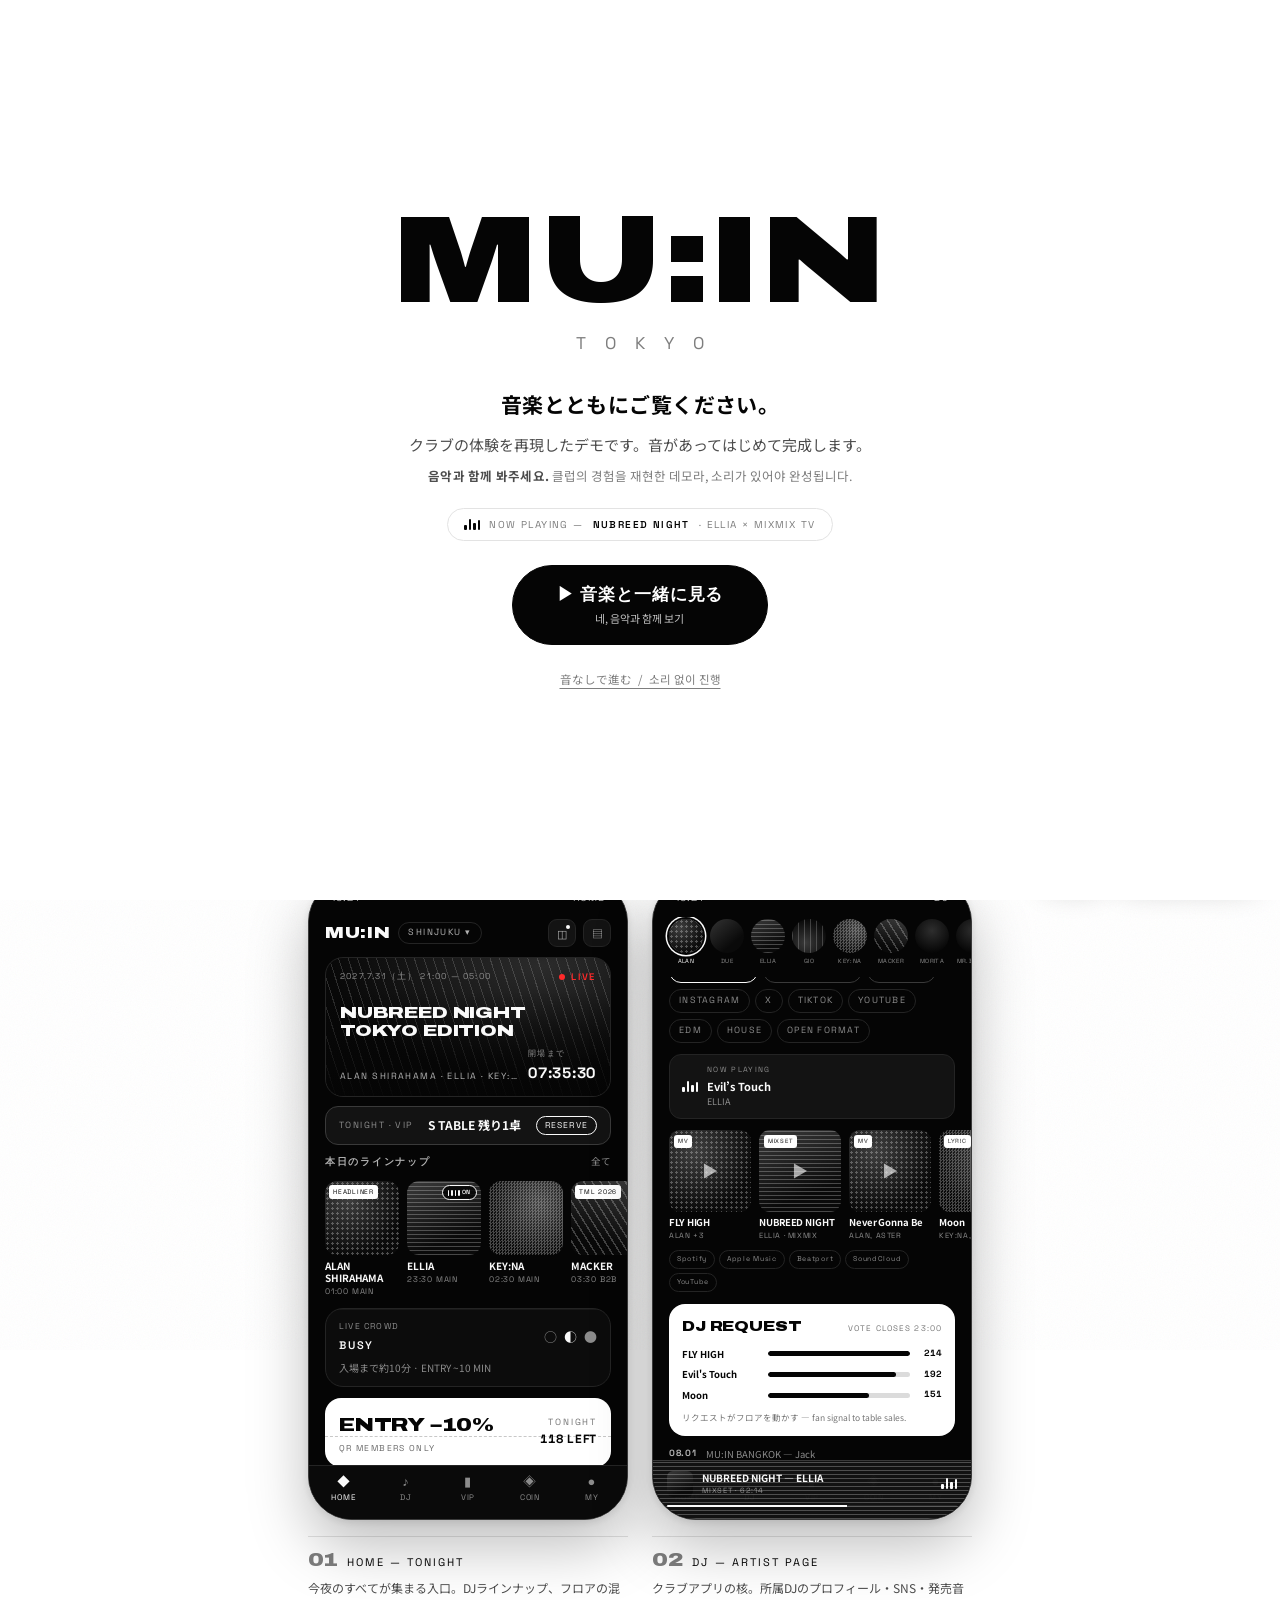
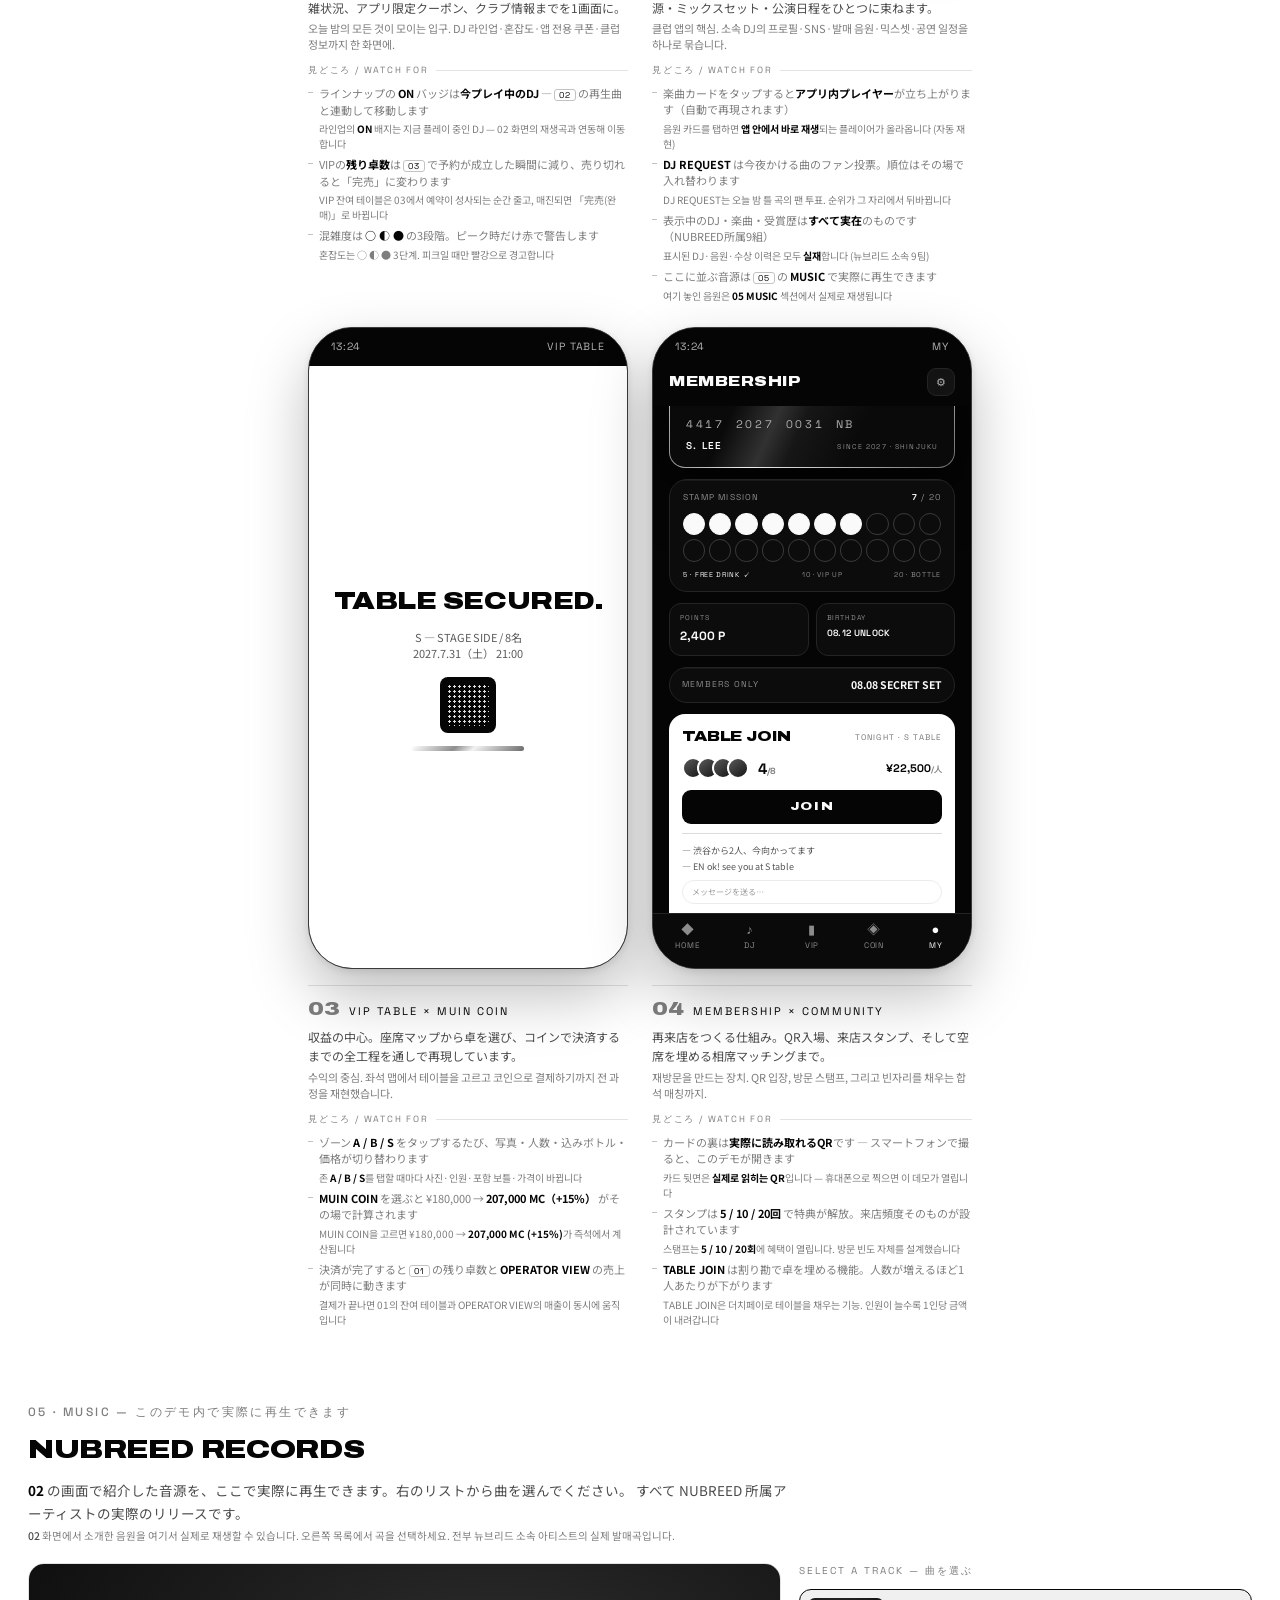
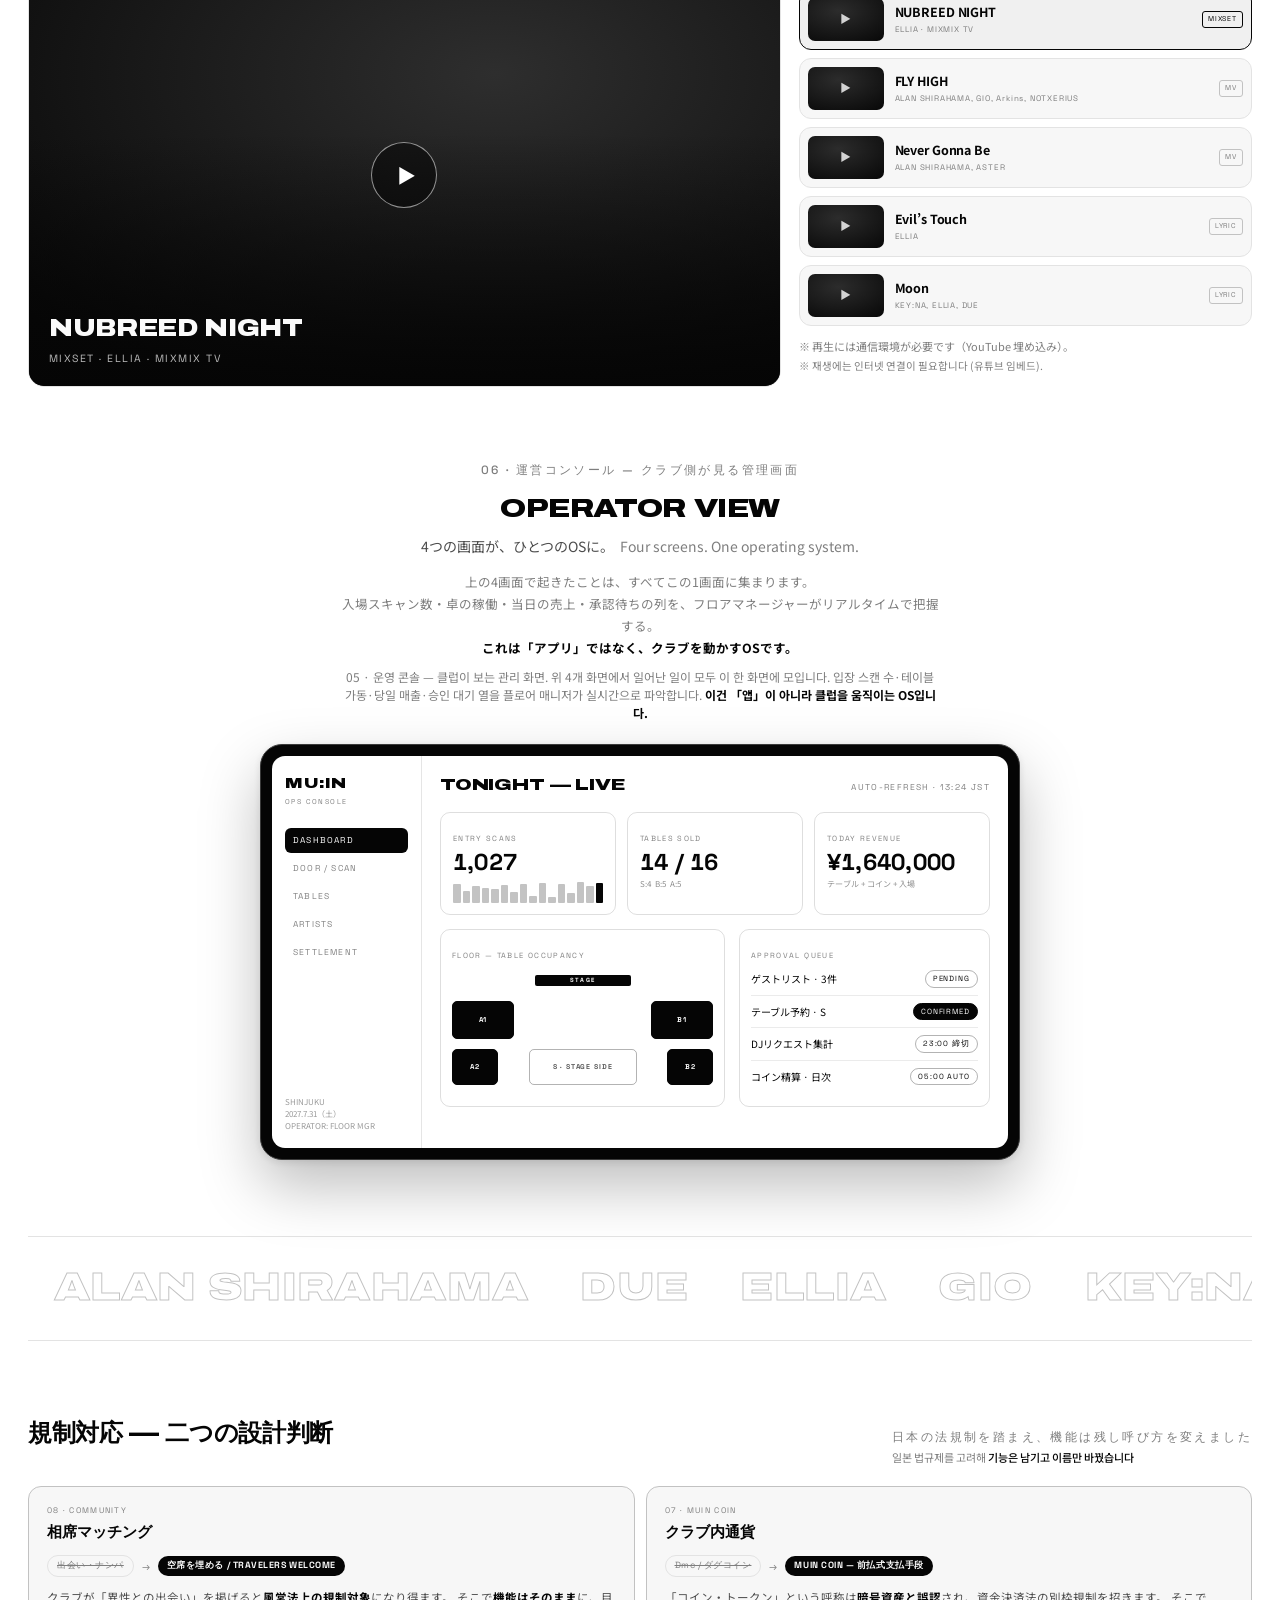
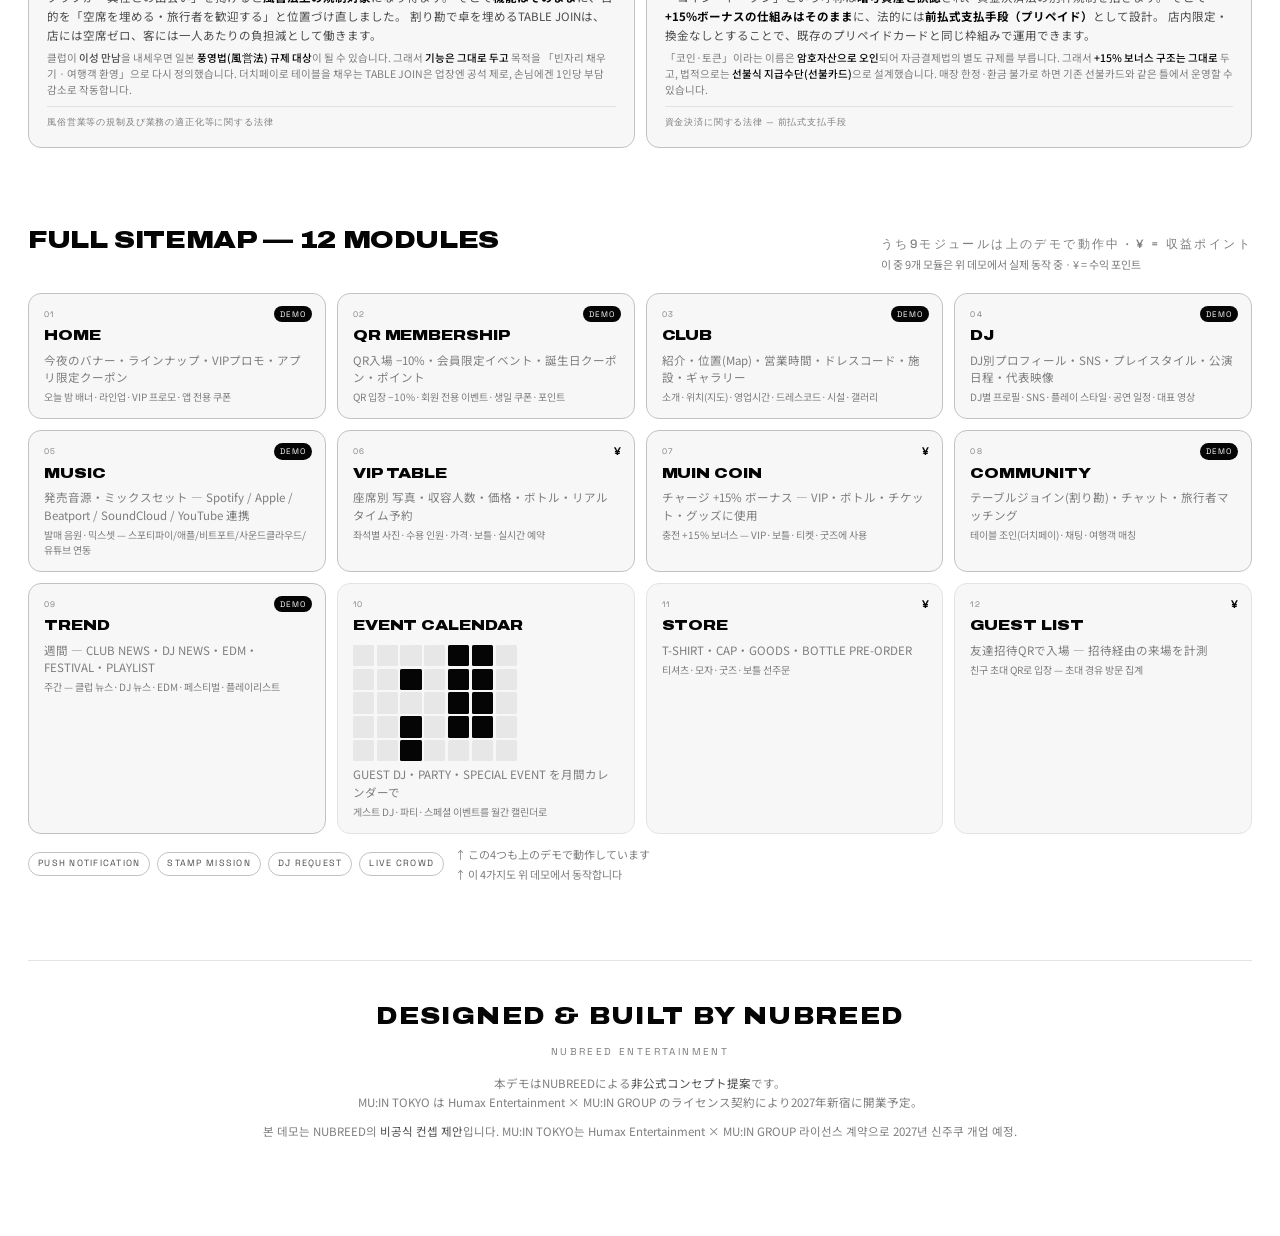
==== _t.html @ 93076e95 "임시: 연속재생 검증용 테스트 파일 (검증 후 삭제)" ====
﻿<!DOCTYPE html>
<html lang="ja">
<head>
<meta charset="UTF-8">
<meta name="viewport" content="width=device-width, initial-scale=1.0">
<title>MU:IN TOKYO — App Concept by NUBREED</title>
<meta name="description" content="MU:IN TOKYO アプリコンセプト — メンバーシップ・VIPテーブル・コイン決済まで実際に動作するデモ。Proposed by NUBREED.">
<meta property="og:type" content="website">
<meta property="og:title" content="MU:IN TOKYO — アプリコンセプト by NUBREED">
<meta property="og:description" content="新宿、二〇二七。QR入場・VIPテーブル予約・MUIN COIN決済まで、実際に動作するアプリコンセプト。">
<meta property="og:image" content="og.png">
<meta property="og:image:width" content="1200">
<meta property="og:image:height" content="630">
<meta name="twitter:card" content="summary_large_image">
<meta name="robots" content="noindex">
<meta name="theme-color" content="#050505">
<link rel="preconnect" href="https://fonts.googleapis.com">
<link rel="preconnect" href="https://fonts.gstatic.com" crossorigin>
<link href="https://fonts.googleapis.com/css2?family=Archivo:wdth,wght@62..125,100..900&family=Noto+Sans+JP:wght@400;500;700&family=Noto+Sans+KR:wght@400;500&family=Space+Grotesk:wght@500;600;700&display=swap" rel="stylesheet">
<style>
@font-face{font-family:'ArchivoX';src:url([data-uri]) format('woff2');font-weight:600 900;font-stretch:100% 125%;font-display:swap}

/* ═════════════ TOKENS — MONO:TONE ═════════════
   셸(설명 영역)은 WHITE ⇄ BLACK 토글. 기기(폰·태블릿) 내부는 항상 다크로 고정한다.
   클럽 앱이 라이트 모드면 어색하고, 흰 배경 위의 검은 기기가 대비도 가장 강하다. */
:root{
  /* ── WHITE (기본) ── */
  --k-0:#FFFFFF; --k-1:#F7F7F7; --k-2:#F0F0F0; --k-3:#E7E7E7;
  --line:#E3E3E3; --line-hi:#C2C2C2;
  --tx-1:#050505; --tx-2:#4C4C4C; --tx-3:#7E7E7E;
  --shiro:#050505; --shiro-t:#FAFAFA;      /* 반전 블록 — 라이트에선 검은 블록 */
  --stroke:#E6E6E6;                         /* 배경 아웃라인 타이포 */
  --spotc:rgba(0,0,0,.045);
  --grain-op:.05; --grain-blend:multiply;
  --dev-shadow:0 26px 60px rgba(0,0,0,.26),0 2px 8px rgba(0,0,0,.10);
  --aka:#DE0F0F;
  --gin:linear-gradient(135deg,#FFFFFF 0%,#8E8E8E 38%,#F2F2F2 55%,#6B6B6B 100%);
  --beat:462ms;
  --ease:cubic-bezier(.16,1,.3,1);
  --disp:'ArchivoX','Archivo','Arial Narrow',sans-serif;
  --jp:'Noto Sans JP','Hiragino Kaku Gothic ProN',sans-serif;
  --ko:'Noto Sans KR','Malgun Gothic','Apple SD Gothic Neo',sans-serif;
  --label:'Space Grotesk','Archivo',monospace;
  --body:'Noto Sans JP','Archivo',-apple-system,sans-serif;
}
/* ── BLACK 테마 ── */
html[data-theme="dark"]{
  --k-0:#050505; --k-1:#0C0C0C; --k-2:#131313; --k-3:#1B1B1B;
  --line:#242424; --line-hi:#3A3A3A;
  --tx-1:#FAFAFA; --tx-2:#9A9A9A; --tx-3:#565656;
  --shiro:#FFFFFF; --shiro-t:#050505;
  --stroke:#1B1B1B;
  --spotc:rgba(255,255,255,.06);
  --grain-op:.07; --grain-blend:overlay;
  --dev-shadow:0 40px 90px rgba(0,0,0,.75),inset 0 1px 0 rgba(255,255,255,.06);
  --aka:#FF2A2A;
}
/* ── 기기 내부는 테마와 무관하게 항상 다크 ──
   color를 반드시 명시할 것. 기기 안 텍스트 상당수가 색을 상속으로 받는데,
   셸이 라이트가 되면 body의 검은 글자색을 물려받아 화면에서 사라진다. */
.phone,.tablet{
  --k-0:#050505; --k-1:#0C0C0C; --k-2:#131313; --k-3:#1B1B1B;
  --line:#242424; --line-hi:#3A3A3A;
  --tx-1:#FAFAFA; --tx-2:#9A9A9A; --tx-3:#565656;
  --shiro:#FFFFFF; --shiro-t:#050505;
  --aka:#FF2A2A;
  color:var(--tx-1);
}
/* 밝은 배경에 둘러싸이면 어두운 화면이 실제보다 더 어둡게 보인다 — 보조 텍스트를 한 단계 올림 */
html:not([data-theme="dark"]) .phone{ --tx-2:#B2B2B2; --tx-3:#8C8C8C; }
html{transition:background-color .45s var(--ease)}
*{margin:0;padding:0;box-sizing:border-box}
html{scroll-behavior:smooth}
body{background:var(--k-0);color:var(--tx-1);font-family:var(--body);font-size:14.5px;line-height:1.55;
  -webkit-font-smoothing:antialiased;overflow-x:hidden}
.wrap{max-width:1416px;margin:0 auto;padding:0 28px 110px;position:relative;z-index:2}

/* ═════════════ 공용 유틸 ═════════════ */
.lb{font-family:var(--label);font-size:12px;letter-spacing:.2em;text-transform:uppercase;color:var(--tx-3);font-weight:500}
.dsp{font-family:var(--disp);font-weight:900;font-stretch:125%;letter-spacing:-.01em}
.num{font-family:var(--label);font-variant-numeric:tabular-nums;letter-spacing:.06em}
.jp{font-family:var(--jp)}
.sec{margin-top:84px}
.sec>.lb{display:block;margin-bottom:16px;color:var(--tx-2)}
.sec h2{font-family:var(--disp);font-weight:900;font-stretch:125%;font-size:30px;letter-spacing:-.015em;margin-bottom:8px}
.sec .sub{color:var(--tx-2);font-size:13.5px;max-width:680px}
.inner{max-width:1180px}
/* 한국어 병기 — 일본어가 주(主), 한국어는 작은 보조선 */
.ko{display:block;font-family:var(--ko);font-weight:400;font-size:10.5px;color:var(--tx-3);opacity:1;
  letter-spacing:0;margin-top:3px;line-height:1.5}
.ko b{color:var(--tx-2);font-weight:500}
.howto .h .ko{font-size:12.5px;margin-top:6px}
.howto .g .ko{font-size:11.5px}
.pcap .ds .ko{font-size:11px}
.pcap li .ko{font-size:10px;margin-top:3px}
.opcap .ko{font-size:12px;margin-top:9px;color:var(--tx-3)}
.smap .hd .ko{font-size:11px}
.sc .d .ko{font-size:10px}
.smicro .ko{font-size:11px;margin-top:3px}
.credit .ko{font-size:11.5px;margin-top:10px}

/* ═════════════ 배경 레이어 (그레인 · 스포트라이트 · 플래시) ═════════════ */
.grain{position:fixed;inset:-50%;z-index:1;pointer-events:none;opacity:var(--grain-op);mix-blend-mode:var(--grain-blend);
  background-image:url("data:image/svg+xml,%3Csvg xmlns='http://www.w3.org/2000/svg' width='300' height='300'%3E%3Cfilter id='n'%3E%3CfeTurbulence type='fractalNoise' baseFrequency='.85' numOctaves='4' stitchTiles='stitch'/%3E%3C/filter%3E%3Crect width='300' height='300' filter='url(%23n)'/%3E%3C/svg%3E");
  animation:grainshift 6s steps(6) infinite}
@keyframes grainshift{
  0%{transform:translate(0,0)}   16%{transform:translate(-3%,2%)}  32%{transform:translate(2%,-3%)}
  48%{transform:translate(-2%,-2%)} 64%{transform:translate(3%,1%)} 80%{transform:translate(-1%,3%)}
  100%{transform:translate(0,0)}}
.spot{position:fixed;inset:0;z-index:1;pointer-events:none;opacity:0;transition:opacity .6s var(--ease);
  background:radial-gradient(360px circle at var(--mx,50%) var(--my,30%),var(--spotc),transparent 68%)}
.spot.on{opacity:1}
.flash{position:fixed;inset:0;z-index:70;background:var(--shiro);opacity:0;pointer-events:none}
.flash.on{animation:flashout 340ms linear 1}
@keyframes flashout{0%{opacity:.90}22%{opacity:.90}100%{opacity:0}}

/* ═════════════ 진입 게이트 ═════════════
   브라우저는 사용자 조작 없는 소리 재생을 막는다. 그래서 첫 화면에서 동의를 받고,
   그 클릭(= user gesture)으로 소리 있는 재생을 시작한다.
   JS가 죽어도 페이지가 막히지 않도록 기본은 display:none, 스크립트가 켠다. */
.gate{position:fixed;inset:0;z-index:110;background:var(--k-0);display:none;place-items:center;
  text-align:center;padding:28px;transition:clip-path .62s var(--ease)}
html.gate-on .gate{display:grid}
.gate.out{clip-path:inset(0 0 0 100%);pointer-events:none}
.gate .glogo{font-family:var(--disp);font-weight:900;font-stretch:125%;font-size:min(15vw,124px);
  line-height:.9;letter-spacing:.015em;color:var(--tx-1)}
.gate .gsub{font-family:var(--label);font-size:min(3.2vw,17px);letter-spacing:.44em;color:var(--tx-3);
  margin-top:13px;padding-left:.44em}
.gate .gmsg{font-family:var(--jp);font-size:15px;color:var(--tx-2);margin-top:30px;line-height:1.75;
  max-width:520px;margin-left:auto;margin-right:auto}
.gate .gmsg b{display:block;font-size:21px;color:var(--tx-1);font-weight:700;margin-bottom:9px;letter-spacing:.02em}
.gate .gmsg .ko{font-size:12.5px;margin-top:9px;color:var(--tx-3)}
.gate .gmsg .ko b{display:inline;font-size:12.5px;color:var(--tx-2);margin:0}
.gate .gnow{display:inline-flex;align-items:center;gap:9px;margin-top:22px;padding:8px 16px;
  border:1px solid var(--line);border-radius:999px;
  font-family:var(--label);font-size:10px;letter-spacing:.14em;color:var(--tx-3)}
.gate .gnow b{color:var(--tx-1);font-weight:600}
.gate .gnow .eq i{background:var(--tx-1)}
.gate .gbtns{display:flex;justify-content:center;margin-top:24px}
.gate .gp{font-family:var(--disp);font-weight:900;font-stretch:125%;font-size:17px;letter-spacing:.05em;
  border-radius:999px;padding:19px 44px;cursor:pointer;border:1px solid var(--tx-1);line-height:1.2;
  background:var(--tx-1);color:var(--k-0);
  transition:transform .25s var(--ease),box-shadow .3s var(--ease);
  animation:gpulse 2.4s ease-in-out infinite}
@keyframes gpulse{0%,100%{box-shadow:0 0 0 0 rgba(128,128,128,.32)}50%{box-shadow:0 0 0 12px rgba(128,128,128,0)}}
.gate .gp small{display:block;font-family:var(--ko);font-weight:400;font-size:11px;
  letter-spacing:0;opacity:.75;margin-top:6px}
.gate .gp:hover{transform:translateY(-2px)}
.gate .gskip{display:block;margin:18px auto 0;background:none;border:0;cursor:pointer;padding:8px 10px;
  font-family:var(--ko);font-size:11.5px;color:var(--tx-3);text-decoration:underline;text-underline-offset:4px}
.gate .gskip:hover{color:var(--tx-2)}
@media(max-width:719px){
  .gate .gmsg{font-size:13.5px;margin-top:24px}
  .gate .gmsg b{font-size:18px}
  .gate .gp{padding:17px 30px;font-size:15px}
}

/* 화면을 따라다니는 컨트롤 (소리 · 테마) */
.floatui{position:fixed;right:20px;bottom:20px;z-index:80;display:flex;gap:10px;align-items:center}
.sndtog{font-family:var(--label);font-size:10px;letter-spacing:.16em;font-weight:600;cursor:pointer;
  padding:10px 15px;border-radius:999px;border:1px solid var(--line-hi);background:var(--k-0);
  color:var(--tx-2);line-height:1;box-shadow:0 10px 30px rgba(0,0,0,.20);
  transition:background .25s var(--ease),color .25s var(--ease),border-color .25s var(--ease)}
.sndtog.on{background:var(--tx-1);color:var(--k-0);border-color:var(--tx-1)}
@media(max-width:719px){.floatui{right:12px;bottom:12px;gap:7px}.sndtog{padding:9px 12px;font-size:9px}}
@media print{.floatui{display:none}}

/* ═════════════ HERO ═════════════ */
.hero{position:relative;min-height:min(54vh,460px);display:flex;flex-direction:column;justify-content:center;
  padding:70px 0 30px;overflow:hidden}
.hero .otl{position:absolute;inset:0;z-index:0;display:grid;place-items:center;pointer-events:none;
  animation:drift 40s ease-in-out infinite alternate}
@keyframes drift{from{transform:translateX(-3.5%)}to{transform:translateX(3.5%)}}
.hero .otl span{white-space:nowrap;font-family:var(--disp);font-weight:900;font-stretch:125%;
  font-size:min(29vw,330px);line-height:1;letter-spacing:.03em;color:transparent;
  -webkit-text-stroke:1px var(--stroke);user-select:none;display:block}
.hero .in{position:relative;z-index:1}
.logo{font-family:var(--disp);font-weight:900;font-stretch:125%;font-size:min(15.5vw,146px);line-height:.88;
  letter-spacing:.015em;color:var(--shiro)}
.logo .cl{display:inline-block;animation:beat var(--beat) ease-in-out infinite alternate}
@keyframes beat{from{opacity:1}to{opacity:.14}}
.logo-sub{font-family:var(--label);font-weight:500;font-size:min(3.2vw,19px);letter-spacing:.44em;
  color:var(--tx-2);margin-top:15px;padding-left:.44em}
.hero .kick{margin-top:26px;font-family:var(--label);font-size:11.5px;letter-spacing:.22em;color:var(--tx-3)}
.hero .kick b{color:var(--tx-1);font-weight:600}
.hero .jpline{margin-top:12px;font-family:var(--jp);font-size:15px;color:var(--tx-2);letter-spacing:.14em}
.hero .liveline{margin-top:20px;display:flex;gap:14px;align-items:center;flex-wrap:wrap}
.hero .liveline .t{font-family:var(--label);font-size:11px;letter-spacing:.16em;color:var(--tx-2);
  border:1px solid var(--line);border-radius:999px;padding:6px 14px}
.hero .liveline .t i{font-style:normal;color:var(--tx-1)}

/* ═════════════ ROADMAP ═════════════ */
.road{display:flex;align-items:center;gap:0;flex-wrap:wrap;padding:24px 0 4px;border-top:1px solid var(--line)}
.road .st{display:flex;align-items:center;gap:9px;font-family:var(--label);font-size:11px;letter-spacing:.16em;color:var(--tx-3)}
.road .st u{width:5px;height:5px;border-radius:50%;background:var(--line-hi);text-decoration:none;flex:none}
.road .st.now{color:var(--tx-1)}
.road .st.now u{background:var(--aka);animation:dotbeat var(--beat) ease-in-out infinite alternate}
@keyframes dotbeat{from{opacity:1;transform:scale(1)}to{opacity:.45;transform:scale(.7)}}
.road .ar{flex:1;min-width:22px;height:1px;background:var(--line);margin:0 14px}

/* ═════════════ TONIGHT 스탯 스트립 (반전) ═════════════ */
.stats{margin-top:22px;background:var(--shiro);color:var(--shiro-t);border-radius:16px;padding:18px 26px;
  display:flex;flex-wrap:wrap;align-items:center;gap:10px 34px}
.stats .k{font-family:var(--label);font-size:11px;letter-spacing:.2em;color:var(--shiro-t);opacity:.6;display:block}
.stats .v{font-family:var(--label);font-weight:700;font-size:20px;letter-spacing:.03em;font-variant-numeric:tabular-nums;color:var(--shiro-t)}
.stats .sp{flex:1;min-width:0}
.stats .tag{font-family:var(--label);font-size:10.5px;letter-spacing:.18em;color:var(--shiro-t);opacity:.55;text-align:right}

/* ═════════════ PHONES ═════════════ */
.phones{display:flex;flex-wrap:wrap;gap:24px;justify-content:center;max-width:664px;margin:0 auto}
@media(min-width:1400px){.phones{max-width:1352px}}
.pcol{width:320px;flex:none}
.phone{width:320px;border-radius:44px;border:1px solid var(--line-hi);background:var(--k-0);position:relative;
  box-shadow:var(--dev-shadow);overflow:hidden;
  transition:transform .35s var(--ease)}
.phone.hit{transform:scale(1.02)}
.screen{height:640px;overflow:hidden;display:flex;flex-direction:column;position:relative;background:var(--k-0)}
.statusbar{height:38px;flex:none;display:flex;justify-content:space-between;align-items:center;padding:0 22px;
  font-family:var(--label);font-size:10.5px;color:var(--tx-2);letter-spacing:.08em}
/* 폰별 설명 카드 — 처음 보는 사람이 화면을 즉시 이해하도록 */
.pcap{margin-top:16px;border-top:1px solid var(--line);padding-top:13px}
.pcap .ix{display:flex;align-items:baseline;gap:9px}
.pcap .ix b{font-family:var(--disp);font-weight:900;font-stretch:125%;font-size:19px;line-height:1;color:var(--tx-3)}
.pcap .ix span{font-family:var(--label);font-size:11px;letter-spacing:.18em;color:var(--tx-1)}
.pcap .ds{font-family:var(--jp);font-size:12px;color:var(--tx-2);margin-top:7px;line-height:1.62}
.pcap .wl{font-family:var(--label);font-size:9px;letter-spacing:.2em;color:var(--tx-3);margin-top:11px;
  display:flex;align-items:center;gap:7px}
.pcap .wl:after{content:'';flex:1;height:1px;background:var(--line)}
.pcap ul{margin-top:7px;display:flex;flex-direction:column;gap:5px;list-style:none}
.pcap li{font-family:var(--jp);font-size:11px;color:var(--tx-3);line-height:1.5;padding-left:11px;position:relative}
.pcap li:before{content:'';position:absolute;left:0;top:7px;width:5px;height:1px;background:var(--line-hi)}
.pcap li b{color:var(--tx-1);font-weight:700}
.pcap li em{font-style:normal;font-family:var(--label);font-size:8.5px;letter-spacing:.1em;
  color:var(--tx-1);border:1px solid var(--line-hi);border-radius:3px;padding:0 4px}

/* 이 데모의 보는 법 */
.howto{margin-top:30px;margin-bottom:34px;border:1px solid var(--line);border-radius:16px;background:var(--k-1);
  padding:20px 24px}
.howto .h{display:flex;align-items:baseline;gap:12px;flex-wrap:wrap}
.howto .h .t{font-family:var(--disp);font-weight:900;font-stretch:125%;font-size:16px;letter-spacing:-.005em}
.howto .h .j{font-family:var(--jp);font-size:13px;color:var(--tx-3)}
.howto .g{display:grid;grid-template-columns:repeat(3,1fr);gap:16px;margin-top:15px}
.howto .g>div{display:flex;gap:11px;align-items:flex-start}
.howto .g b{font-family:var(--label);font-size:11px;font-weight:700;letter-spacing:.06em;color:var(--tx-3);
  border:1px solid var(--line-hi);border-radius:5px;padding:2px 6px;flex:none;line-height:1.3}
.howto .g p{font-family:var(--jp);font-size:13px;line-height:1.6;color:var(--tx-1)}
.howto .g p span{display:block;color:var(--tx-3);font-size:11.5px;margin-top:3px}
@media(max-width:900px){.howto .g{grid-template-columns:1fr}}

/* 앱 헤더 */
.ahead{display:flex;justify-content:space-between;align-items:center;padding:2px 16px 10px;flex:none}
.ahead .lg{font-family:var(--disp);font-weight:900;font-stretch:125%;font-size:16px;letter-spacing:.04em}
.ahead .cty{font-family:var(--label);font-size:9px;letter-spacing:.16em;color:var(--tx-2);
  border:1px solid var(--line);border-radius:999px;padding:3px 9px;margin-left:8px}
.ic{width:28px;height:28px;border-radius:9px;background:var(--k-2);border:1px solid var(--line);
  display:grid;place-items:center;font-size:11px;color:var(--tx-2);position:relative}
.ic u{position:absolute;top:5px;right:5px;width:4px;height:4px;border-radius:50%;background:var(--tx-1)}

/* 탭바 */
.tabbar{margin-top:auto;flex:none;display:flex;border-top:1px solid var(--line);background:#0C0C0CE6;padding:9px 4px 16px}
.tab{flex:1;text-align:center;font-family:var(--label);font-size:8px;letter-spacing:.12em;color:var(--tx-3)}
.tab i{display:block;font-size:13px;font-style:normal;margin-bottom:3px;line-height:1}
.tab.on{color:var(--tx-1)}

/* 공용 카드/칩/배지 */
.card{border:1px solid var(--line);border-radius:18px;background:var(--k-1);position:relative;overflow:hidden}
.card:before{content:'';position:absolute;top:0;left:12px;right:12px;height:1px;background:rgba(255,255,255,.055)}
.chip{font-family:var(--label);font-size:9px;letter-spacing:.14em;padding:4px 9px;border-radius:999px;
  border:1px solid var(--line-hi);color:var(--tx-2);display:inline-block;white-space:nowrap}
.chip.gh{border-color:var(--line);color:var(--tx-3)}
.chip.w{border-color:var(--tx-1);color:var(--tx-1)}
.mini{font-family:var(--label);font-size:8.5px;letter-spacing:.14em;color:var(--tx-3)}
.inv{background:var(--shiro);color:var(--shiro-t);border-radius:16px;position:relative;overflow:hidden}
.inv .k{font-family:var(--label);font-size:9px;letter-spacing:.2em;opacity:.55}
.live{display:inline-flex;align-items:center;gap:6px;font-family:var(--label);font-size:9.5px;letter-spacing:.18em;
  color:var(--aka);font-weight:600}
.live i{width:6px;height:6px;border-radius:50%;background:var(--aka);animation:pulse var(--beat) ease-in-out infinite alternate}
.live.mute{color:var(--tx-1)}
.live.mute i{background:var(--tx-1)}
@keyframes pulse{from{opacity:1;transform:scale(1)}to{opacity:.4;transform:scale(.72)}}
.eq{display:inline-flex;align-items:flex-end;gap:2px;height:11px;flex:none}
.eq i{width:2.5px;border-radius:1px;background:var(--tx-1);transform-origin:bottom;
  animation:eqb var(--beat) ease-in-out infinite alternate}
.eq i:nth-child(1){height:5px}.eq i:nth-child(2){height:11px;animation-delay:.11s}
.eq i:nth-child(3){height:7px;animation-delay:.23s}.eq i:nth-child(4){height:10px;animation-delay:.34s}
@keyframes eqb{from{transform:scaleY(.3)}to{transform:scaleY(1)}}
.tap{position:absolute;width:32px;height:32px;border-radius:50%;border:2px solid rgba(255,255,255,.95);
  background:rgba(255,255,255,.26);z-index:40;opacity:0;pointer-events:none}
.tap.show{animation:tapin .55s var(--ease) forwards}
@keyframes tapin{0%{opacity:0;transform:scale(1.7)}40%{opacity:1;transform:scale(.8)}100%{opacity:0;transform:scale(1.3)}}
.syncbadge{position:absolute;left:50%;bottom:78px;transform:translateX(-50%);z-index:45;opacity:0;
  font-family:var(--label);font-size:8.5px;letter-spacing:.16em;color:#050505;background:var(--shiro);
  padding:5px 11px;border-radius:999px;white-space:nowrap;pointer-events:none}
.syncbadge.show{animation:sbin 1.6s var(--ease) forwards}
@keyframes sbin{0%{opacity:0;transform:translate(-50%,-6px)}14%,72%{opacity:1;transform:translate(-50%,0)}100%{opacity:0;transform:translate(-50%,-4px)}}

/* ── 텍스처 아바타 (색 대신 질감으로 구별) ── */
.av{width:100%;aspect-ratio:1;border-radius:12px;position:relative;overflow:hidden;background:var(--k-3)}
.av.rnd{border-radius:50%}
.av-alan{background:radial-gradient(circle at 32% 26%,#3E3E3E,#0B0B0B 72%)}
.av-alan:after{content:'';position:absolute;inset:0;opacity:.5;
  background-image:radial-gradient(rgba(255,255,255,.55) 1px,transparent 1.1px);background-size:5px 5px}
.av-ellia{background:linear-gradient(160deg,#3A3A3A,#0A0A0A 74%)}
.av-ellia:after{content:'';position:absolute;inset:0;opacity:.42;
  background-image:repeating-linear-gradient(0deg,rgba(255,255,255,.6) 0 1px,transparent 1px 4px)}
.av-keyna{background:radial-gradient(circle at 68% 30%,#454545,#080808 74%)}
.av-keyna:after{content:'';position:absolute;inset:0;opacity:.5;
  background-image:repeating-conic-gradient(rgba(255,255,255,.5) 0% 25%,transparent 0% 50%);background-size:3px 3px}
.av-macker{background:linear-gradient(200deg,#3C3C3C,#090909 76%)}
.av-macker:after{content:'';position:absolute;inset:0;opacity:.38;
  background-image:repeating-linear-gradient(58deg,rgba(255,255,255,.6) 0 1.5px,transparent 1.5px 7px)}
.av-gio{background:radial-gradient(circle at 40% 70%,#3A3A3A,#0A0A0A 72%)}
.av-gio:after{content:'';position:absolute;inset:0;opacity:.4;
  background-image:repeating-linear-gradient(90deg,rgba(255,255,255,.5) 0 1px,transparent 1px 6px)}
.av-due{background:linear-gradient(140deg,#333,#0A0A0A 70%)}
.av-x{background:radial-gradient(circle at 50% 34%,#2E2E2E,#070707 76%)}

/* ═════════════ P1 · HOME ═════════════ */
.p1 .fix{padding:0 16px;flex:none;display:flex;flex-direction:column;gap:9px}
.banner{border-radius:18px;overflow:hidden;position:relative;border:1px solid var(--line);height:140px;
  background:radial-gradient(120% 130% at 76% 6%,#2B2B2B,#080808 62%)}
.banner .tex{position:absolute;inset:0;opacity:.3;
  background-image:repeating-linear-gradient(72deg,rgba(255,255,255,.5) 0 1px,transparent 1px 9px)}
.banner .scrim{position:absolute;inset:0;background:linear-gradient(transparent 24%,rgba(5,5,5,.93))}
.banner .in{position:absolute;inset:0;padding:12px 14px;display:flex;flex-direction:column;justify-content:space-between}
.banner .t1{font-family:var(--disp);font-weight:900;font-stretch:125%;font-size:17px;line-height:1.08;letter-spacing:-.01em}
.banner .t2{font-family:var(--label);font-size:9px;letter-spacing:.16em;color:var(--tx-2);margin-top:4px;
  flex:1;min-width:0;white-space:nowrap;overflow:hidden;text-overflow:ellipsis;padding-right:8px}
.banner .cd{font-family:var(--label);font-weight:700;font-size:15px;letter-spacing:.05em;font-variant-numeric:tabular-nums}
.banner .cd small{display:block;font-size:8px;letter-spacing:.18em;color:var(--tx-3);font-weight:500;margin-bottom:1px}
.promo{display:flex;justify-content:space-between;align-items:center;padding:9px 13px;border-radius:13px;
  border:1px solid var(--line-hi);background:var(--k-2)}
.promo .l{font-family:var(--label);font-size:9px;letter-spacing:.16em;color:var(--tx-3)}
.promo .r{font-family:var(--jp);font-size:12px;font-weight:700;color:var(--tx-1)}
.promo.sold .r{color:var(--tx-3);text-decoration:line-through}
.promo .badge{font-family:var(--label);font-size:8.5px;letter-spacing:.14em;border:1px solid var(--tx-1);
  color:var(--tx-1);border-radius:999px;padding:2px 8px}
.p1 .scrollport{flex:1 1 0;min-height:0;overflow:hidden;padding:9px 16px 0}
.p1 .feed{display:flex;flex-direction:column;gap:11px;animation:browse 11.5s var(--ease) infinite}
@keyframes browse{0%,12%{transform:translateY(0)}30%,42%{transform:translateY(-132px)}
  58%,70%{transform:translateY(-256px)}86%,100%{transform:translateY(0)}}
.shd{display:flex;justify-content:space-between;align-items:baseline}
.shd .t{font-family:var(--label);font-size:9.5px;letter-spacing:.18em;color:var(--tx-2);font-weight:600}
.shd .m{font-family:var(--jp);font-size:9.5px;color:var(--tx-3)}
.lineup{display:flex;gap:8px}
.lu{width:74px;flex:none;position:relative}
.lu .nm{font-size:10px;font-weight:700;margin-top:5px;letter-spacing:-.01em;line-height:1.2}
.lu .tm{font-family:var(--label);font-size:8px;letter-spacing:.1em;color:var(--tx-3);margin-top:1px}
.lu .hb{position:absolute;top:4px;left:4px;font-family:var(--label);font-size:6.5px;letter-spacing:.12em;
  background:var(--shiro);color:#050505;padding:2px 4px;border-radius:3px}
.lu .onst{position:absolute;top:4px;right:4px;display:none;align-items:center;gap:2px;
  background:rgba(5,5,5,.85);border:1px solid var(--tx-1);border-radius:999px;padding:2px 5px}
.lu.on .onst{display:inline-flex}
.lu .onst b{font-family:var(--label);font-size:6px;letter-spacing:.1em;color:var(--tx-1);font-weight:600}
.lu .onst .eq{height:6px}.lu .onst .eq i{width:1.5px;height:6px}
.crowd{padding:11px 13px}
.crowd .rw{display:flex;justify-content:space-between;align-items:center}
.crowd .mt{display:flex;gap:7px;align-items:center}
.crowd .mt s{text-decoration:none;font-size:13px;color:var(--tx-3);line-height:1}
.crowd .mt s.a{color:var(--tx-1)}
.crowd .mt s.peak{color:var(--aka)}
.crowd .st{font-family:var(--label);font-size:11px;letter-spacing:.16em;color:var(--tx-1);font-weight:600}
.crowd .sub{font-family:var(--jp);font-size:10px;color:var(--tx-3);margin-top:6px}
.coupon{padding:12px 14px;display:flex;justify-content:space-between;align-items:center}
.coupon:after{content:'';position:absolute;left:0;right:0;bottom:30px;border-top:1px dashed rgba(5,5,5,.22)}
.coupon .t1{font-family:var(--disp);font-weight:900;font-stretch:125%;font-size:19px;letter-spacing:-.01em}
.coupon .t2{font-family:var(--label);font-size:8.5px;letter-spacing:.16em;opacity:.6;margin-top:2px}
.coupon .rt{text-align:right}
.coupon .lft{font-family:var(--label);font-weight:700;font-size:12px;letter-spacing:.06em;font-variant-numeric:tabular-nums}
.clubc{padding:11px 13px}
.map{height:62px;border-radius:10px;position:relative;overflow:hidden;background:var(--k-2);
  background-image:linear-gradient(rgba(255,255,255,.055) 1px,transparent 1px),
                   linear-gradient(90deg,rgba(255,255,255,.055) 1px,transparent 1px);
  background-size:14px 14px;border:1px solid var(--line)}
.map .pin{position:absolute;left:56%;top:48%;width:7px;height:7px;border-radius:50%;background:var(--tx-1);
  transform:translate(-50%,-50%);box-shadow:0 0 0 4px rgba(250,250,250,.13)}
.map .rd{position:absolute;background:rgba(255,255,255,.13)}
.gal{display:flex;gap:4px;margin-top:8px}
.gal i{flex:1;height:26px;border-radius:5px;background:linear-gradient(150deg,#2C2C2C,#0C0C0C)}
.gal i:nth-child(2){background:linear-gradient(30deg,#333,#0A0A0A)}
.gal i:nth-child(3){background:radial-gradient(circle at 40% 30%,#3A3A3A,#0A0A0A)}
.gal i:nth-child(4){background:linear-gradient(200deg,#2A2A2A,#101010)}
.trend{padding:10px 13px;display:flex;justify-content:space-between;align-items:center;gap:8px}
.toast{position:absolute;left:12px;right:12px;top:44px;z-index:44;opacity:0;pointer-events:none;
  background:#131313F2;border:1px solid var(--line-hi);border-radius:12px;padding:9px 12px;
  display:flex;align-items:center;gap:9px}
.toast.show{animation:toastin 3s var(--ease) forwards}
@keyframes toastin{0%{opacity:0;transform:translateY(-8px)}10%,80%{opacity:1;transform:translateY(0)}100%{opacity:0;transform:translateY(-6px)}}
.toast .tt{font-family:var(--jp);font-size:10.5px;color:var(--tx-1);flex:1;line-height:1.35}
.toast .tk{font-family:var(--label);font-size:8px;letter-spacing:.16em;color:var(--tx-3)}

/* ═════════════ P2 · DJ ═════════════ */
.p2 .scrollport{flex:1 1 0;min-height:0;overflow:hidden;position:relative}
.p2 .feed{display:flex;flex-direction:column;transition:transform .85s var(--ease)}
.roster{display:flex;gap:7px;padding:2px 16px 11px;overflow:hidden;flex:none}
.roster .r{width:34px;flex:none;text-align:center}
.roster .r .av{width:34px;height:34px}
.roster .r.on .av{box-shadow:0 0 0 2px var(--k-0),0 0 0 3.5px var(--tx-1)}
.roster .r .nm{font-family:var(--label);font-size:6px;letter-spacing:.06em;color:var(--tx-3);margin-top:4px;
  white-space:nowrap;overflow:hidden;text-overflow:ellipsis}
.roster .r.on .nm{color:var(--tx-1)}
.cover{height:132px;position:relative;flex:none;overflow:hidden;
  background:radial-gradient(110% 120% at 62% 22%,#333,#070707 66%)}
.cover .tex{position:absolute;inset:0;opacity:.34;
  background-image:radial-gradient(rgba(255,255,255,.6) 1px,transparent 1.15px);background-size:5px 5px}
.cover .scrim{position:absolute;inset:0;background:linear-gradient(transparent 34%,var(--k-0))}
.djhead{padding:0 16px;margin-top:-30px;position:relative;z-index:2}
.djhead .av{width:54px;height:54px;border:2px solid var(--k-0)}
.djhead .nm{font-family:var(--disp);font-weight:900;font-stretch:125%;font-size:20px;letter-spacing:-.02em;
  margin-top:8px;line-height:1.02;overflow-wrap:anywhere}
.djhead .sb{font-family:var(--jp);font-size:10px;color:var(--tx-2);margin-top:5px}
.djrow{display:flex;gap:5px;flex-wrap:wrap;padding:0 16px;margin-top:9px}
.np{margin:11px 16px 0;display:flex;align-items:center;gap:9px;border:1px solid var(--line);
  background:var(--k-2);border-radius:12px;padding:9px 12px}
.np .t{flex:1;min-width:0}
.np .t .k{font-family:var(--label);font-size:7.5px;letter-spacing:.18em;color:var(--tx-3)}
.np .t .s{font-size:11px;font-weight:700;white-space:nowrap;overflow:hidden;text-overflow:ellipsis;margin-top:2px}
.np .t .a{font-size:9px;color:var(--tx-3);white-space:nowrap;overflow:hidden;text-overflow:ellipsis}
.rail{display:flex;gap:8px;padding:0 16px;margin-top:11px;overflow:hidden}
.rl{width:82px;flex:none}
.rl .art{height:82px;border-radius:11px;position:relative;overflow:hidden}
.rl .art img{position:absolute;inset:0;width:100%;height:100%;object-fit:cover;filter:grayscale(1) contrast(1.08)}
.rl .art .ty{position:absolute;top:5px;left:5px;font-family:var(--label);font-size:6px;letter-spacing:.12em;
  background:var(--shiro);color:#050505;padding:2px 4px;border-radius:3px}
.rl .art .pl{position:absolute;inset:0;display:grid;place-items:center;font-size:16px;color:rgba(255,255,255,.62)}
.rl .nm{font-size:9.5px;font-weight:700;margin-top:5px;line-height:1.25;letter-spacing:-.01em}
.rl .ar{font-family:var(--label);font-size:7.5px;letter-spacing:.08em;color:var(--tx-3);margin-top:1px}
.plat{display:flex;gap:4px;flex-wrap:wrap;padding:0 16px;margin-top:9px}
.plat span{font-family:var(--label);font-size:7px;letter-spacing:.1em;color:var(--tx-3);
  border:1px solid var(--line);border-radius:999px;padding:2.5px 6px}
.req{margin:12px 16px 0;padding:12px 13px}
.req .hd{display:flex;justify-content:space-between;align-items:baseline}
.req .hd .t{font-family:var(--disp);font-weight:900;font-stretch:125%;font-size:14px;letter-spacing:-.01em}
.req .hd .c{font-family:var(--label);font-size:8px;letter-spacing:.14em;opacity:.55}
.vt{margin-top:9px}
.vt .v{display:flex;align-items:center;gap:8px;margin-top:6px}
.vt .v .n{font-size:9.5px;font-weight:700;width:78px;flex:none;white-space:nowrap;overflow:hidden;text-overflow:ellipsis}
.vt .v .br{flex:1;height:5px;background:rgba(5,5,5,.14);border-radius:99px;overflow:hidden}
.vt .v .br i{display:block;height:100%;background:#050505;border-radius:99px;transition:width .7s var(--ease)}
.vt .v .c{font-family:var(--label);font-size:9px;font-weight:700;width:24px;text-align:right;font-variant-numeric:tabular-nums}
.req .fo{font-family:var(--jp);font-size:8.5px;opacity:.55;margin-top:9px;line-height:1.4}
.sched{padding:0 16px;margin-top:11px;display:flex;flex-direction:column;gap:5px;padding-bottom:14px}
.sched .s{display:flex;gap:9px;align-items:center;font-size:9.5px;color:var(--tx-3)}
.sched .s b{font-family:var(--label);font-size:9px;letter-spacing:.08em;color:var(--tx-2)}
.player{position:absolute;left:0;right:0;bottom:0;z-index:38;background:#131313F5;border-top:1px solid var(--line-hi);
  padding:9px 14px 12px;transform:translateY(120%);transition:transform .5s var(--ease)}
.player.on{transform:translateY(0)}
.player .r1{display:flex;align-items:center;gap:9px}
.player .r1 .ar{width:26px;height:26px;border-radius:6px;flex:none}
.player .r1 .t{flex:1;min-width:0}
.player .r1 .t .s{font-size:10px;font-weight:700;white-space:nowrap;overflow:hidden;text-overflow:ellipsis}
.player .r1 .t .a{font-family:var(--label);font-size:7.5px;letter-spacing:.1em;color:var(--tx-3)}
.player .pb{height:2px;background:var(--line);border-radius:99px;margin-top:8px;overflow:hidden}
.player .pb i{display:block;height:100%;width:0;background:var(--tx-1)}
.player.on .pb i{animation:playprog 4.6s linear forwards}
@keyframes playprog{from{width:6%}to{width:62%}}

/* ═════════════ P3 · VIP × COIN ═════════════ */
.floor{margin:0 16px;height:176px;position:relative;border-radius:16px;border:1px solid var(--line);
  background:var(--k-1);overflow:hidden;flex:none}
.floor .stage{position:absolute;left:50%;top:11px;transform:translateX(-50%);width:118px;height:15px;
  background:var(--shiro);border-radius:3px;display:grid;place-items:center}
.floor .stage b{font-family:var(--label);font-size:7px;letter-spacing:.24em;color:#050505}
.zn{position:absolute;border:1px solid var(--line-hi);border-radius:7px;display:grid;place-items:center;
  transition:all .35s var(--ease);background:transparent}
.zn b{font-family:var(--label);font-size:8px;letter-spacing:.14em;color:var(--tx-2);font-weight:600}
.zn.sel{border-color:var(--tx-1);background:rgba(250,250,250,.07)}
.zn.sel b{color:var(--tx-1)}
.zn.taken{background:var(--tx-1);border-color:var(--tx-1)}
.zn.taken b{color:#050505;font-size:7px}
.zn.taken:after{content:'貸切';position:absolute;bottom:2px;font-family:var(--jp);font-size:6px;color:#050505;opacity:.7}
.zdetail{margin:11px 16px 0;padding:11px 12px;flex:none}
.zdetail .rw{display:flex;gap:11px}
.zdetail .ph{width:76px;height:58px;border-radius:9px;flex:none;position:relative;overflow:hidden;
  background:radial-gradient(120% 120% at 34% 26%,#3A3A3A,#0A0A0A 72%)}
.zdetail .ph b{position:absolute;bottom:4px;left:5px;font-family:var(--label);font-size:6px;letter-spacing:.14em;color:var(--tx-3)}
.zdetail .mt{flex:1;min-width:0}
.zdetail .zn2{font-family:var(--disp);font-weight:900;font-stretch:125%;font-size:15px;letter-spacing:-.01em}
.zdetail .cap2{font-family:var(--jp);font-size:9.5px;color:var(--tx-2);margin-top:3px;line-height:1.4}
.zdetail .pr{font-family:var(--label);font-weight:700;font-size:19px;letter-spacing:.02em;margin-top:6px;
  font-variant-numeric:tabular-nums;display:flex;align-items:baseline;gap:6px}
.zdetail .pr u{text-decoration:none;font-family:var(--jp);font-size:8.5px;font-weight:400;color:var(--tx-3);letter-spacing:0}
.usefor{display:flex;gap:5px;align-items:center;padding:0 16px;margin-top:10px;flex:none;flex-wrap:wrap}
.ctabar{margin-top:auto;flex:none;padding:10px 16px 12px;border-top:1px solid var(--line);background:#0C0C0CE6}
.cta{width:100%;height:46px;border:0;border-radius:12px;background:var(--shiro);color:#050505;
  font-family:var(--disp);font-weight:900;font-stretch:125%;font-size:14px;letter-spacing:.04em;cursor:pointer}
.sheet{position:absolute;left:0;right:0;bottom:0;z-index:30;background:var(--k-2);border-top:1px solid var(--line-hi);
  border-radius:24px 24px 0 0;padding:12px 16px 18px;transform:translateY(106%);transition:transform .45s var(--ease);
  box-shadow:0 -26px 52px rgba(0,0,0,.66)}
.sheet.open{transform:translateY(0)}
.sheet .grab{width:34px;height:3.5px;border-radius:99px;background:var(--line-hi);margin:0 auto 11px}
.sheet .st{font-family:var(--label);font-size:9.5px;letter-spacing:.18em;color:var(--tx-3)}
.paytog{display:flex;gap:7px;margin:9px 0 0}
.pt{flex:1;border:1px solid var(--line);border-radius:11px;padding:9px 10px;transition:all .3s var(--ease);position:relative}
.pt .k{font-family:var(--label);font-size:7.5px;letter-spacing:.14em;color:var(--tx-3)}
.pt .v{font-family:var(--label);font-weight:700;font-size:12px;margin-top:3px;color:var(--tx-2);font-variant-numeric:tabular-nums}
.pt.on{border-color:var(--tx-1);background:rgba(250,250,250,.06)}
.pt.on .v{color:var(--tx-1)}
.pt .bn{position:absolute;top:-6px;right:7px;font-family:var(--label);font-size:6.5px;letter-spacing:.1em;
  background:var(--shiro);color:#050505;padding:2px 5px;border-radius:999px}
.wallet{margin-top:9px;border:1px dashed var(--line-hi);border-radius:11px;padding:9px 11px;
  display:none;align-items:center;justify-content:space-between}
.wallet.on{display:flex;animation:fadein .4s var(--ease)}
@keyframes fadein{from{opacity:0;transform:translateY(4px)}to{opacity:1;transform:translateY(0)}}
.wallet .k{font-family:var(--jp);font-size:8.5px;color:var(--tx-3)}
.wallet .v{font-family:var(--label);font-weight:700;font-size:15px;letter-spacing:.02em;font-variant-numeric:tabular-nums}
.wallet .v u{text-decoration:none;font-size:9px;color:var(--tx-3);margin-left:3px}
.sheet .fine{font-family:var(--jp);font-size:8px;color:var(--tx-3);margin-top:8px;line-height:1.45}
.paybtn{width:100%;height:42px;border:0;border-radius:11px;background:var(--shiro);color:#050505;margin-top:9px;
  font-family:var(--disp);font-weight:900;font-stretch:125%;font-size:12.5px;letter-spacing:.06em;cursor:pointer}
.paybtn.busy{background:var(--k-3);color:var(--tx-3)}
.done{position:absolute;inset:38px 0 0 0;z-index:35;background:var(--shiro);color:#050505;display:flex;
  flex-direction:column;align-items:center;justify-content:center;gap:9px;opacity:0;pointer-events:none;
  transition:opacity .32s var(--ease)}
.done.show{opacity:1}
.done .t1{font-family:var(--disp);font-weight:900;font-stretch:125%;font-size:24px;letter-spacing:-.02em}
.done .t2{font-family:var(--jp);font-size:11px;opacity:.65;text-align:center;line-height:1.5}
.done .qrmini{width:56px;height:56px;border-radius:8px;background:#050505;margin-top:6px;position:relative;overflow:hidden}
.done .qrmini:after{content:'';position:absolute;inset:7px;
  background-image:radial-gradient(#fff 1px,transparent 1.2px);background-size:5px 5px;opacity:.85}
.done .gin{width:112px;height:5px;border-radius:99px;background:var(--gin);margin-top:4px}

/* ═════════════ P4 · MEMBERSHIP × COMMUNITY ═════════════ */
.p4 .scrollport{flex:1 1 0;min-height:0;overflow:hidden}
.p4 .feed{display:flex;flex-direction:column;gap:11px;padding:0 16px;transition:transform .85s var(--ease)}
.cardwrap{perspective:1100px;flex:none}
.sway{transform-style:preserve-3d;animation:sway 8.4s ease-in-out infinite}
@keyframes sway{0%,100%{transform:rotateY(-7deg) rotateX(2.5deg)}50%{transform:rotateY(7deg) rotateX(-2.5deg)}}
/* QR이 보이는 동안은 카드를 평평하게 고정 — 흔들리면 실제로 스캔이 안 된다 */
.cardwrap.qrmode .sway{animation:none;transform:none}
.mcard{border-radius:16px;aspect-ratio:1.586;position:relative;transform-style:preserve-3d;
  transition:transform .85s var(--ease)}
.mcard.flip{transform:rotateY(180deg)}
.mcard .face{position:absolute;inset:0;border-radius:16px;overflow:hidden;backface-visibility:hidden;
  background:#0A0A0A;border:1px solid transparent;
  background-image:linear-gradient(#0A0A0A,#0A0A0A),var(--gin);
  background-origin:border-box;background-clip:padding-box,border-box;
  box-shadow:0 26px 52px rgba(0,0,0,.7)}
.mcard .back{transform:rotateY(180deg);background-image:linear-gradient(#FAFAFA,#FAFAFA),var(--gin)}
.mcard .sheen{position:absolute;inset:0;
  background:linear-gradient(114deg,transparent 32%,rgba(255,255,255,.16) 45%,rgba(255,255,255,.05) 53%,transparent 70%);
  animation:sheen 4.6s var(--ease) infinite}
@keyframes sheen{0%{transform:translateX(-62%)}62%,100%{transform:translateX(62%)}}
.mcard .in{position:absolute;inset:0;padding:14px 16px;display:flex;flex-direction:column}
.mcard .top{display:flex;justify-content:space-between;align-items:flex-start}
.mcard .lg2{font-family:var(--disp);font-weight:900;font-stretch:125%;font-size:15px;letter-spacing:.05em}
.mcard .tier{font-family:var(--label);font-size:7.5px;letter-spacing:.18em;color:var(--tx-2);
  border:1px solid var(--line-hi);border-radius:999px;padding:2.5px 7px}
.mcard .no{margin-top:auto;font-family:var(--label);font-size:11px;letter-spacing:.24em;color:var(--tx-2);
  font-variant-numeric:tabular-nums}
.mcard .fo{display:flex;justify-content:space-between;align-items:flex-end;margin-top:5px}
.mcard .hold{font-family:var(--label);font-size:10px;font-weight:600;letter-spacing:.12em}
.mcard .since{font-family:var(--label);font-size:7px;color:var(--tx-3);letter-spacing:.16em}
.backin{position:absolute;inset:0;display:flex;flex-direction:column;align-items:center;justify-content:center;gap:5px}
.qrbox{background:#FFF;padding:5px;border-radius:5px;display:block;line-height:0}
.qrbox canvas{display:block;image-rendering:pixelated}
.qlab{font-family:var(--label);font-size:7.5px;letter-spacing:.18em;color:#3A3A3A}
.qjp{font-family:var(--jp);font-size:8px;color:#050505;font-weight:700}
.qinv{position:absolute;bottom:9px;right:11px;font-family:var(--label);font-size:7px;letter-spacing:.12em;
  color:#050505;border:1px solid rgba(5,5,5,.4);border-radius:999px;padding:2px 6px}
.stamp{padding:11px 13px}
.stamp .dots{display:grid;grid-template-columns:repeat(10,1fr);gap:4px;margin-top:9px}
.stamp .dots i{aspect-ratio:1;border-radius:50%;border:1px solid var(--line-hi);background:transparent}
.stamp .dots i.f{background:var(--tx-1);border-color:var(--tx-1)}
.stamp .ms{display:flex;justify-content:space-between;margin-top:8px}
.stamp .ms span{font-family:var(--label);font-size:7px;letter-spacing:.1em;color:var(--tx-3)}
.stamp .ms span.done2{color:var(--tx-1)}
.perks{display:flex;gap:7px}
.perk{flex:1;padding:9px 10px;border:1px solid var(--line);border-radius:12px;background:var(--k-1)}
.perk .k{font-family:var(--label);font-size:7px;letter-spacing:.14em;color:var(--tx-3)}
.perk .v{font-family:var(--label);font-weight:700;font-size:12px;margin-top:3px}
.perk .v.sm{font-size:9px;font-weight:600;letter-spacing:.04em}
.join{padding:12px 13px}
.join .hd{display:flex;justify-content:space-between;align-items:center}
.join .hd .t{font-family:var(--disp);font-weight:900;font-stretch:125%;font-size:14px;letter-spacing:-.01em}
.join .hd .c{font-family:var(--label);font-size:8px;letter-spacing:.14em;opacity:.55}
.join .party{display:flex;align-items:center;gap:9px;margin-top:9px}
.join .avs{display:flex}
.join .avs i{width:22px;height:22px;border-radius:50%;border:2px solid var(--shiro);margin-left:-7px;
  background:linear-gradient(140deg,#5A5A5A,#151515)}
.join .avs i:first-child{margin-left:0}
.join .avs i.nw{animation:popin .5s var(--ease)}
@keyframes popin{0%{transform:scale(.3);opacity:0}70%{transform:scale(1.14)}100%{transform:scale(1);opacity:1}}
.join .cnt{font-family:var(--label);font-weight:700;font-size:15px;font-variant-numeric:tabular-nums}
.join .cnt u{text-decoration:none;font-size:9px;opacity:.5}
.join .pp{margin-left:auto;font-family:var(--label);font-weight:700;font-size:11px;font-variant-numeric:tabular-nums}
.join .btn{margin-top:10px;height:34px;border-radius:9px;background:#050505;color:#FAFAFA;display:grid;place-items:center;
  font-family:var(--disp);font-weight:900;font-stretch:125%;font-size:11.5px;letter-spacing:.14em}
.join.full .btn{background:rgba(5,5,5,.32)}
.chat{margin-top:9px;border-top:1px solid rgba(5,5,5,.14);padding-top:8px}
.chat .m{font-family:var(--jp);font-size:9px;opacity:.68;margin-top:3px;line-height:1.4}
.chat .inp{margin-top:7px;height:24px;border-radius:99px;border:1px solid rgba(5,5,5,.2);
  display:flex;align-items:center;padding:0 9px;font-family:var(--jp);font-size:8px;opacity:.4}
.join .fo{font-family:var(--label);font-size:7.5px;letter-spacing:.12em;opacity:.5;margin-top:8px}

/* ═════════════ MUSIC — 실제 재생되는 유튜브 ═════════════ */
.music{margin-top:76px}
.mhd{margin-bottom:20px}
.mhd .mt{font-family:var(--disp);font-weight:900;font-stretch:125%;font-size:26px;letter-spacing:-.015em;margin-top:8px}
.mhd .md{font-family:var(--jp);font-size:13.5px;color:var(--tx-2);margin-top:9px;max-width:760px;line-height:1.7}
.mgrid{display:grid;grid-template-columns:1.66fr 1fr;gap:18px;align-items:start}
.mstage{position:relative;aspect-ratio:16/9;border-radius:16px;overflow:hidden;border:1px solid var(--line);
  background:var(--k-1);cursor:pointer}
.mstage .ph2{position:absolute;inset:0;background:radial-gradient(120% 120% at 62% 26%,#2E2E2E,#080808 70%)}
.mstage img{position:absolute;inset:0;width:100%;height:100%;object-fit:cover;
  filter:grayscale(1) contrast(1.06);transition:filter .45s var(--ease),transform .7s var(--ease)}
.mstage:hover img{filter:grayscale(.12) contrast(1.02);transform:scale(1.025)}
.mstage iframe{position:absolute;inset:0;width:100%;height:100%;border:0;display:block}
/* 페이드 인 — 검정에서 서서히 밝아진다 (소리도 같은 시간 동안 0→100으로 올라감) */
.mstage .fadeveil{position:absolute;inset:0;z-index:4;background:#050505;pointer-events:none;
  opacity:1;transition:opacity 3s linear}
.mstage .fadeveil.go{opacity:0}
/* 유튜브 하단 컨트롤바·우상단 아이콘을 피해 좌상단에 둔다 */
.soundon{position:absolute;left:13px;top:13px;z-index:6;font-family:var(--label);font-size:10.5px;
  letter-spacing:.12em;font-weight:600;padding:10px 15px;border-radius:999px;
  border:1px solid rgba(255,255,255,.65);background:rgba(5,5,5,.66);color:#FFF;cursor:pointer;
  transition:background .25s var(--ease),color .25s var(--ease)}
.soundon:hover{background:#FFF;color:#050505;border-color:#FFF}
.mstage .scrim{position:absolute;inset:0;background:linear-gradient(transparent 40%,rgba(5,5,5,.93));pointer-events:none}
.mstage .pbtn{position:absolute;left:50%;top:50%;transform:translate(-50%,-50%);width:66px;height:66px;
  border-radius:50%;border:1px solid rgba(255,255,255,.55);background:rgba(5,5,5,.5);
  display:grid;place-items:center;font-size:19px;color:#FFFFFF;padding-left:4px;
  transition:background .3s var(--ease),color .3s var(--ease),border-color .3s var(--ease);pointer-events:none}
/* 이 버튼은 항상 어두운 썸네일 위에 있으므로 테마 토큰(--shiro)을 쓰면 안 된다.
   WHITE 테마에서 --shiro는 검정이라 "검은 원 + 검은 화살표"가 되어 사라진다. */
.mstage:hover .pbtn{background:#FFFFFF;color:#050505;border-color:#FFFFFF}
.mstage .mi{position:absolute;left:0;right:0;bottom:0;padding:18px 20px;pointer-events:none;color:#FAFAFA}
.mstage .mi .t{font-family:var(--disp);font-weight:900;font-stretch:125%;font-size:23px;letter-spacing:-.015em}
.mstage .mi .a{font-family:var(--label);font-size:10.5px;letter-spacing:.14em;color:#B9B9B9;margin-top:5px}
.mlist{display:flex;flex-direction:column;gap:8px}
.mlist .lh{font-family:var(--label);font-size:10px;letter-spacing:.2em;color:var(--tx-3);margin-bottom:2px}
.mi2{display:flex;gap:11px;align-items:center;padding:8px;border:1px solid var(--line);border-radius:12px;
  background:var(--k-1);cursor:pointer;transition:border-color .28s var(--ease),background .28s var(--ease)}
.mi2:hover{border-color:var(--line-hi);background:var(--k-2)}
.mi2.on{border-color:var(--tx-1);background:var(--k-2)}
.mi2 .th{width:76px;height:43px;border-radius:7px;overflow:hidden;position:relative;flex:none;
  background:radial-gradient(120% 120% at 40% 30%,#2C2C2C,#0A0A0A 72%)}
.mi2 .th img{position:absolute;inset:0;width:100%;height:100%;object-fit:cover;filter:grayscale(1)}
.mi2.on .th img{filter:grayscale(.08)}
.mi2 .th b{position:absolute;left:50%;top:50%;transform:translate(-50%,-50%);font-size:11px;color:rgba(255,255,255,.8)}
.mi2 .tx{flex:1;min-width:0;display:block}
.mi2 .tx .t{display:block;font-size:11.5px;font-weight:700;white-space:nowrap;overflow:hidden;
  text-overflow:ellipsis;letter-spacing:-.01em;line-height:1.35;font-size:12.5px}
.mi2 .tx .a{display:block;font-family:var(--label);font-size:8px;letter-spacing:.1em;color:var(--tx-3);margin-top:3px;
  white-space:nowrap;overflow:hidden;text-overflow:ellipsis;line-height:1.3}
.mi2 .th{display:block}
.mi2 .ty2{font-family:var(--label);font-size:7px;letter-spacing:.12em;border:1px solid var(--line-hi);
  border-radius:3px;padding:2px 5px;color:var(--tx-3);flex:none}
.mi2.on .ty2{border-color:var(--tx-1);color:var(--tx-1)}
.mnote{font-family:var(--jp);font-size:11px;color:var(--tx-3);margin-top:12px;line-height:1.6}
@media(max-width:900px){.mgrid{grid-template-columns:1fr}}

/* ═════════════ OPERATOR VIEW ═════════════ */
.opwrap{margin-top:74px;display:flex;flex-direction:column;align-items:center}
.opcap{text-align:center;margin-bottom:22px}
.opcap .t{font-family:var(--disp);font-weight:900;font-stretch:125%;font-size:26px;letter-spacing:-.015em}
.opcap .d{font-family:var(--jp);font-size:14px;color:var(--tx-2);margin-top:7px}
.opcap .opnote{font-family:var(--jp);font-size:12.5px;color:var(--tx-3);line-height:1.75;margin-top:14px;
  max-width:600px;margin-left:auto;margin-right:auto}
.opcap .opnote b{color:var(--tx-1);font-weight:700}
.tablet{width:min(760px,100%);border-radius:22px;border:1px solid var(--line-hi);background:var(--k-0);
  padding:11px;box-shadow:var(--dev-shadow)}
.opscreen{background:var(--shiro);color:#050505;border-radius:13px;overflow:hidden;display:flex;min-height:392px}
.opside{width:150px;flex:none;border-right:1px solid rgba(5,5,5,.1);padding:16px 13px;display:flex;flex-direction:column}
.opside .lg{font-family:var(--disp);font-weight:900;font-stretch:125%;font-size:15px;letter-spacing:.04em}
.opside .sb{font-family:var(--label);font-size:7px;letter-spacing:.2em;opacity:.5;margin-top:2px}
.opside .nav{margin-top:20px;display:flex;flex-direction:column;gap:3px}
.opside .nav a{font-family:var(--label);font-size:8.5px;letter-spacing:.14em;padding:6px 8px;border-radius:6px;
  color:rgba(5,5,5,.5);text-decoration:none}
.opside .nav a.on{background:#050505;color:#FFF}
.opside .ft{margin-top:auto;font-family:var(--jp);font-size:8px;opacity:.4;line-height:1.5}
.opmain{flex:1;padding:16px 18px;min-width:0}
.optop{display:flex;justify-content:space-between;align-items:baseline;flex-wrap:wrap;gap:8px}
.optop .h{font-family:var(--disp);font-weight:900;font-stretch:125%;font-size:17px;letter-spacing:-.01em}
.optop .d{font-family:var(--label);font-size:8.5px;letter-spacing:.16em;opacity:.5}
.opkpi{display:flex;gap:11px;margin-top:14px;flex-wrap:wrap}
.kpi{flex:1;min-width:118px;border:1px solid rgba(5,5,5,.13);border-radius:10px;padding:11px 12px}
.kpi .k{font-family:var(--label);font-size:7.5px;letter-spacing:.18em;opacity:.5}
.kpi .v{font-family:var(--label);font-weight:700;font-size:23px;letter-spacing:.01em;margin-top:4px;
  font-variant-numeric:tabular-nums;line-height:1}
.kpi .s{font-family:var(--jp);font-size:8px;opacity:.45;margin-top:4px}
.spark{display:flex;align-items:flex-end;gap:2px;height:22px;margin-top:7px}
.spark i{flex:1;background:rgba(5,5,5,.24);border-radius:1px;min-height:2px}
.spark i.hi{background:#050505}
.opgrid{display:flex;gap:14px;margin-top:14px;flex-wrap:wrap}
.opfloor{flex:1.15;min-width:210px;border:1px solid rgba(5,5,5,.13);border-radius:10px;padding:11px;position:relative}
.opfloor .k{font-family:var(--label);font-size:7.5px;letter-spacing:.18em;opacity:.5}
.opmap{position:relative;height:124px;margin-top:8px}
.opmap .stage{position:absolute;left:50%;top:4px;transform:translateX(-50%);width:96px;height:11px;
  background:#050505;border-radius:2px;display:grid;place-items:center}
.opmap .stage b{font-family:var(--label);font-size:6px;letter-spacing:.22em;color:#FFF}
.ozn{position:absolute;border:1px solid rgba(5,5,5,.3);border-radius:5px;display:grid;place-items:center;
  transition:all .35s var(--ease)}
.ozn b{font-family:var(--label);font-size:7px;letter-spacing:.12em;opacity:.65}
.ozn.taken{background:#050505;border-color:#050505}
.ozn.taken b{color:#FFF;opacity:1}
.opq{flex:1;min-width:170px;border:1px solid rgba(5,5,5,.13);border-radius:10px;padding:11px}
.opq .k{font-family:var(--label);font-size:7.5px;letter-spacing:.18em;opacity:.5}
.opq .q{display:flex;justify-content:space-between;align-items:center;padding:7px 0;
  border-bottom:1px solid rgba(5,5,5,.08);font-size:10px}
.opq .q:last-child{border:0}
.opq .q .nm{font-family:var(--jp)}
.opq .q .st{font-family:var(--label);font-size:7.5px;letter-spacing:.12em;border:1px solid rgba(5,5,5,.3);
  border-radius:999px;padding:2px 7px}
.opq .q .st.ok{background:#050505;color:#FFF;border-color:#050505}

/* ═════════════ MARQUEE ═════════════ */
.marq{margin-top:76px;overflow:hidden;border-top:1px solid var(--line);border-bottom:1px solid var(--line);padding:22px 0}
.marq .tr{display:flex;width:max-content;animation:marq 62s linear infinite}
.marq .tr:hover{animation-play-state:paused}
.marq .tr>span{font-family:var(--disp);font-weight:900;font-stretch:125%;font-size:38px;letter-spacing:.01em;
  color:transparent;-webkit-text-stroke:1px var(--line-hi);padding:0 26px;white-space:nowrap;cursor:default;
  transition:color .3s var(--ease),-webkit-text-stroke-color .3s var(--ease)}
.marq .tr>span:hover,.marq .tr>span.hl{color:var(--tx-1);-webkit-text-stroke-color:var(--tx-1)}
@keyframes marq{from{transform:translateX(0)}to{transform:translateX(-50%)}}

/* ═════════════ SITEMAP ═════════════ */
.smap{margin-top:74px}
.smap .hd{display:flex;justify-content:space-between;align-items:baseline;flex-wrap:wrap;gap:10px;margin-bottom:20px}
.smap .hd .t{font-family:var(--disp);font-weight:900;font-stretch:125%;font-size:24px;letter-spacing:-.015em}
.smap .grid{display:grid;grid-template-columns:repeat(4,1fr);gap:11px}
.sc{border:1px solid var(--line);border-radius:13px;background:var(--k-1);padding:14px 15px;position:relative;
  transition:border-color .3s var(--ease),background .3s var(--ease)}
.sc:hover{border-color:var(--line-hi);background:var(--k-2)}
.sc .n{font-family:var(--label);font-size:8px;letter-spacing:.16em;color:var(--tx-3)}
.sc .t{font-family:var(--disp);font-weight:900;font-stretch:125%;font-size:14px;letter-spacing:-.005em;margin-top:5px}
.sc .d{font-family:var(--jp);font-size:11.5px;color:var(--tx-3);margin-top:5px;line-height:1.5}
.sc .yen{position:absolute;top:12px;right:13px;font-family:var(--label);font-size:11px;color:var(--tx-1);font-weight:700}
.sc.live-cell{border-color:var(--line-hi)}
.sc .on2{position:absolute;top:12px;right:13px;font-family:var(--label);font-size:8px;letter-spacing:.12em;
  background:var(--shiro);color:var(--shiro-t);border-radius:999px;padding:2px 6px}
.cal{display:grid;grid-template-columns:repeat(7,1fr);gap:2.5px;margin-top:8px;max-width:164px}
.cal i{aspect-ratio:1;border-radius:1.5px;background:var(--k-3)}
.cal i.ev{background:var(--tx-1)}
.smicro{margin-top:12px;display:flex;flex-wrap:wrap;gap:7px;align-items:center}
.smicro .note2{font-family:var(--jp);font-size:11px;color:var(--tx-3);margin-left:4px}

/* ═════════════ 規制対応 / 규제 대응 ═════════════ */
.reg{margin-top:74px}
.reg .hd{display:flex;justify-content:space-between;align-items:baseline;flex-wrap:wrap;gap:10px;margin-bottom:20px}
.reg .hd .t{font-family:var(--disp);font-weight:900;font-stretch:125%;font-size:24px;letter-spacing:-.015em}
.reg .grid{display:grid;grid-template-columns:repeat(2,1fr);gap:11px}
.rc{border:1px solid var(--line-hi);border-radius:13px;background:var(--k-1);padding:17px 18px}
.rc .n{font-family:var(--label);font-size:8px;letter-spacing:.16em;color:var(--tx-3)}
.rc .t{font-family:var(--disp);font-weight:900;font-stretch:125%;font-size:15px;margin-top:5px}
.rc .row{display:flex;align-items:center;gap:8px;margin-top:11px;flex-wrap:wrap}
.rc .was{font-family:var(--label);font-size:9px;letter-spacing:.06em;color:var(--tx-3);
  border:1px solid var(--line);border-radius:999px;padding:3px 9px;text-decoration:line-through}
.rc .arw{font-family:var(--label);font-size:10px;color:var(--tx-3)}
.rc .now{font-family:var(--label);font-size:9px;letter-spacing:.06em;color:var(--shiro-t);
  background:var(--shiro);border-radius:999px;padding:3px 9px;font-weight:700}
.rc .d{font-family:var(--jp);font-size:11.5px;color:var(--tx-2);margin-top:11px;line-height:1.62}
.rc .law{font-family:var(--label);font-size:8.5px;letter-spacing:.1em;color:var(--tx-3);margin-top:9px;
  padding-top:9px;border-top:1px solid var(--line)}
.reg .hd .ko{font-size:11px}
.rc .d .ko{font-size:10.5px;margin-top:6px}
@media(max-width:719px){.reg .grid{grid-template-columns:1fr}}

/* 실제로 열리는 링크 칩 */
a.chip{text-decoration:none;cursor:pointer}
a.chip:hover{border-color:var(--tx-1);color:var(--tx-1)}
.plat a{font-family:var(--label);font-size:7px;letter-spacing:.1em;color:var(--tx-3);text-decoration:none;
  border:1px solid var(--line);border-radius:999px;padding:3px 7px;transition:color .25s var(--ease),border-color .25s var(--ease)}
.plat a:hover{color:var(--tx-1);border-color:var(--tx-1)}

/* ═════════════ CREDIT ═════════════ */
.credit{margin-top:78px;text-align:center;padding-top:38px;border-top:1px solid var(--line)}
.credit .t{font-family:var(--disp);font-weight:900;font-stretch:125%;font-size:23px;letter-spacing:.06em}
.credit .s{font-family:var(--label);font-size:10px;letter-spacing:.24em;color:var(--tx-3);margin-top:9px}
.credit .j{font-family:var(--jp);font-size:11.5px;color:var(--tx-3);margin-top:14px;line-height:1.7}
.credit .j b{color:var(--tx-2);font-weight:400}

/* ═════════════ 내부 검토용 섹션 ═════════════ */
.sw-grid{display:grid;grid-template-columns:repeat(auto-fill,minmax(148px,1fr));gap:11px}
.sw{border-radius:13px;border:1px solid var(--line);overflow:hidden;background:var(--k-1)}
.sw .c{height:70px}
.sw .m{padding:9px 12px}
.sw .m .n{font-size:12px;font-weight:700}
.sw .m .h{font-family:var(--label);font-size:10px;color:var(--tx-3);letter-spacing:.06em}
.tspec{border:1px solid var(--line);border-radius:20px;background:var(--k-1);padding:32px 34px;
  display:flex;flex-direction:column;gap:22px}
.tspec .r{display:flex;align-items:baseline;gap:26px;border-bottom:1px dashed var(--line);padding-bottom:18px}
.tspec .r:last-child{border:0;padding-bottom:0}
.tspec .tg{width:190px;flex:none}
.comps{display:flex;flex-wrap:wrap;gap:11px;align-items:center}
.note{margin-top:52px;border:1px solid var(--line);border-radius:18px;background:var(--k-1);padding:26px 30px;
  display:flex;gap:36px;flex-wrap:wrap}
.note .col{flex:1;min-width:230px}
.note h4{font-size:13px;font-weight:700;margin-bottom:7px;color:var(--tx-1);font-family:var(--label);letter-spacing:.12em}
.note p{font-size:12.5px;color:var(--tx-2);line-height:1.65}
footer{margin-top:60px;text-align:center;font-family:var(--label);font-size:10px;letter-spacing:.2em;color:var(--tx-3)}

/* ═════════════ THE DROP · 리듬 (32초마다 전체 동기화 → 2.5초 휴지) ═════════════ */
.phone.beatp{animation:phbeat .26s var(--ease)}
@keyframes phbeat{0%{transform:scale(1)}45%{transform:scale(1.012)}100%{transform:scale(1)}}
body.drop .phone{box-shadow:0 40px 90px rgba(0,0,0,.75),0 0 0 1px var(--aka),inset 0 1px 0 rgba(255,255,255,.06)}
body.drop .eq i{background:var(--aka)}
body.drop .live i,body.drop .live.mute i{background:var(--aka)}
body.drop .road .st.now u{box-shadow:0 0 0 5px rgba(255,42,42,.22)}
.otl.pump span{animation:pump .95s var(--ease)}
@keyframes pump{0%{transform:scale(1);opacity:1}26%{transform:scale(1.05);opacity:.42}100%{transform:scale(1);opacity:1}}
body.rest .marq .tr,body.rest .otl,body.rest .grain{animation-play-state:paused}
body.rest .spot{opacity:0}


/* ═════════════ 넓은 PC 화면 — 기기를 키워서 안쪽 글씨까지 읽히게 ═════════════
   폰 내부는 320×640으로 픽셀 고정 설계라, 폭을 바꾸는 대신 통째로 scale 한다.
   (scale은 레이아웃 박스를 바꾸지 않으므로 캡션을 늘어난 높이만큼 밀어준다) */
/* 배율은 --ps 하나로만 통제한다 (값이 1이면 스케일 없음 = 모바일·노트북 기본) */
.pcol{width:calc(320px * var(--ps,1))}
.phone{transform:scale(var(--ps,1));transform-origin:top left}
.pcap{margin-top:calc(16px + 642px * (var(--ps,1) - 1))}
@media(min-width:1720px){
  :root{--ps:1.2}
  .wrap{max-width:1700px}
  .phones{max-width:1640px;gap:32px}
  .tablet{width:min(900px,100%)}
  .mstage .mi .t{font-size:26px}
}
@media(min-width:2200px){
  :root{--ps:1.4}
  .wrap{max-width:1960px}
  .phones{max-width:1900px;gap:38px}
}

/* ═════════════ WHITE / BLACK 토글 (화면 따라다님) ═════════════ */
.themetog{display:flex;border:1px solid var(--line-hi);border-radius:999px;background:var(--k-0);
  box-shadow:0 10px 30px rgba(0,0,0,.20);overflow:hidden;backface-visibility:hidden}
.themetog button{font-family:var(--label);font-size:10px;letter-spacing:.16em;font-weight:600;
  padding:10px 16px;border:0;background:transparent;color:var(--tx-3);cursor:pointer;line-height:1;
  transition:background .25s var(--ease),color .25s var(--ease)}
.themetog button.on{background:var(--tx-1);color:var(--k-0)}
@media(max-width:719px){.themetog button{padding:9px 12px;font-size:9px}}

/* ═════════════ 반응형 ═════════════ */
@media(max-width:1100px){
  .smap .grid{grid-template-columns:repeat(2,1fr)}
  .opscreen{flex-direction:column;min-height:0}
  .opside{width:auto;border-right:0;border-bottom:1px solid rgba(5,5,5,.1);flex-direction:row;align-items:center;gap:14px;padding:12px 14px}
  .opside .nav{margin-top:0;flex-direction:row;flex-wrap:wrap;flex:1}
  .opside .ft{display:none}
}
@media(max-width:719px){
  .wrap{padding:0 14px 80px}
  .phones{max-width:340px;gap:30px}
  .hero{min-height:min(42vh,420px);padding:56px 0 26px}
  .hero .otl span{font-size:52vw}
  .logo{font-size:18vw}
  .logo-sub{font-size:4.2vw;letter-spacing:.34em}
  .stats{gap:10px 20px;padding:15px 18px}
  .stats .v{font-size:17px}
  .smap .grid{grid-template-columns:1fr}
  .marq .tr>span{font-size:27px;padding:0 17px}
  .opcap .t{font-size:20px}
  .tspec{padding:20px}
  .tspec .r{flex-direction:column;gap:8px}
  .tspec .tg{width:auto}
  .credit .t{font-size:18px}
}
@media (prefers-reduced-motion:reduce){
  *{animation:none!important;transition:none!important}
}

  /* ── 전달용 전용 ── */
  .wrap{padding-bottom:96px}
  .hero{padding-top:92px}
  @media(max-width:719px){.hero{padding-top:52px}}
</style>
</head>
<body>
<script>/* 테마·게이트를 첫 페인트 전에 적용 (기본 WHITE).
   ⚠️ 게이트를 "닫는" 책임은 이 작은 스크립트가 직접 진다.
   아래 메인 엔진은 1000줄이 넘는 단일 IIFE라 어디서든 런타임 에러가 나면 통째로 죽는데,
   그때 게이트 핸들러까지 같이 죽으면 투자자 앞에서 검은 화면이 영원히 남는다. */
(function(){
  var d = document.documentElement;
  try { if (localStorage.getItem('muin-theme') === 'dark') d.setAttribute('data-theme','dark'); } catch(e){}
  d.classList.add('gate-on');

  function bind(){
    var g = document.getElementById('gate');
    function enter(sound){
      if (g){
        g.classList.add('out');
        setTimeout(function(){ g.style.display = 'none'; d.classList.remove('gate-on'); }, 700);
      }
      /* 엔진이 준비됐으면 바로 넘기고, 아직이면 예약해 둔다 */
      if (window.__muinEnter){ try { window.__muinEnter(sound); } catch(e){} }
      else window.__muinPending = sound;
    }
    var y = document.getElementById('gYes'), n = document.getElementById('gNo');
    if (y) y.addEventListener('click', function(){ enter(true); });
    if (n) n.addEventListener('click', function(){ enter(false); });
  }
  if (document.readyState === 'loading') document.addEventListener('DOMContentLoaded', bind);
  else bind();
})();</script>

<div class="grain"></div>
<div class="spot" id="spot"></div>
<div class="flash" id="flash"></div>

<!-- 진입 게이트 — 이 클릭이 소리 재생을 여는 user gesture가 된다 -->
<div class="gate" id="gate">
  <div>
    <div class="glogo">MU<span class="cl">:</span>IN</div>
    <div class="gsub">T O K Y O</div>
    <div class="gmsg">
      <b>音楽とともにご覧ください。</b>
      クラブの体験を再現したデモです。音があってはじめて完成します。
      <span class="ko"><b>음악과 함께 봐주세요.</b> 클럽의 경험을 재현한 데모라, 소리가 있어야 완성됩니다.</span>
    </div>
    <div class="gnow">
      <span class="eq"><i></i><i></i><i></i><i></i></span>
      NOW PLAYING — <b>NUBREED NIGHT</b> · ELLIA × MIXMIX TV
    </div>
    <div class="gbtns">
      <button type="button" class="gp" id="gYes">▶ 音楽と一緒に見る<small>네, 음악과 함께 보기</small></button>
    </div>
    <button type="button" class="gskip" id="gNo">音なしで進む &nbsp;/&nbsp; 소리 없이 진행</button>
  </div>
</div>

<div class="floatui">
  <button type="button" class="sndtog" id="sndtog" aria-label="Sound">♪ OFF</button>
  <div class="themetog" id="themetog" role="group" aria-label="Theme">
    <button type="button" data-t="light" class="on">WHITE</button>
    <button type="button" data-t="dark">BLACK</button>
  </div>
</div>

<div class="wrap">

<!-- DEMO:START -->
  <!-- ══════════ HERO ══════════ -->
  <div class="hero">
    <div class="otl" aria-hidden="true"><span>TOKYO</span></div>
    <div class="in">
      <div class="lb">MU:IN TOKYO — APP CONCEPT PREVIEW 01</div>
      <div class="logo">MU<span class="cl">:</span>IN</div>
      <div class="logo-sub">T O K Y O</div>
      <div class="kick">PROPOSED BY <b>NUBREED</b> ENTERTAINMENT</div>
      <div class="jpline">新宿、二〇二七。 &nbsp;<span style="color:var(--tx-3)">The night, in black and white.</span></div>
      <div class="liveline">
        <span class="t">TOKYO <i id="jstclock">--:--</i> JST</span>
        <span class="t">130 BPM</span>
        <span class="live"><i></i>LIVE DEMO — 画面は実際に動作します</span>
      </div>
    </div>
  </div>

  <!-- ══════════ ROADMAP ══════════ -->
  <div class="road">
    <span class="st"><u></u>SEOUL</span><span class="ar"></span>
    <span class="st"><u></u>BANGKOK</span><span class="ar"></span>
    <span class="st"><u></u>BALI</span><span class="ar"></span>
    <span class="st"><u></u>KUALA LUMPUR 2026</span><span class="ar"></span>
    <span class="st now"><u></u>TOKYO 2027 · SHINJUKU</span>
  </div>

  <!-- ══════════ TONIGHT 스탯 스트립 (반전) ══════════ -->
  <div class="stats">
    <div><span class="k">ENTRIES TONIGHT</span><span class="v" id="stEntries">1,024</span></div>
    <div><span class="k">TABLES</span><span class="v"><span id="stTables">14</span> / 16</span></div>
    <div><span class="k">COIN CHARGED</span><span class="v">¥<span id="stCoin">2.40</span>M</span></div>
    <div class="sp"></div>
    <div class="tag">REAL-TIME FROM THE SCREENS BELOW ↓</div>
  </div>

  <!-- ══════════ このデモの見かた ══════════ -->
  <div class="howto">
    <div class="h">
      <span class="t">HOW TO READ THIS DEMO</span>
      <span class="j">このデモの見かた — 下の4画面は実際に動作するアプリの試作です<span class="ko">이 데모 보는 법 — 아래 4개 화면은 실제로 동작하는 앱 시제품입니다</span></span>
    </div>
    <div class="g">
      <div><b>01</b><p>すべて自動再生です。<span>操作は不要 — そのままご覧ください。</span><span class="ko">모두 자동 재생됩니다. 조작 없이 그대로 보시면 됩니다.</span></p></div>
      <div><b>02</b><p>4つの画面はリアルタイムで連動します。<span>ひとつの画面で予約が成立すると、他の画面の数字が動きます。</span><span class="ko">4개 화면은 실시간 연동. 한 화면에서 예약이 성사되면 다른 화면의 숫자가 움직입니다.</span></p></div>
      <div><b>03</b><p>実在のデータで構成しています。<span>アーティスト・楽曲・相場価格はすべて実際のものに基づきます。</span><span class="ko">아티스트·음원·시세는 모두 실재하는 것에 근거합니다.</span></p></div>
    </div>
  </div>

  <div class="phones">

    <!-- ══════════ PHONE 1 · HOME ══════════ -->
    <div class="pcol">
    <div class="phone p1" id="ph1">
      <div class="screen">
        <div class="statusbar"><span class="clk">23:41</span><span>HOME</span></div>
        <div class="ahead">
          <div style="display:flex;align-items:center">
            <span class="lg">MU<span class="cl" style="display:inline-block">:</span>IN</span>
            <span class="cty">SHINJUKU ▾</span>
          </div>
          <div style="display:flex;gap:7px"><span class="ic">◫<u></u></span><span class="ic">▤</span></div>
        </div>

        <div class="fix">
          <div class="banner">
            <div class="tex"></div><div class="scrim"></div>
            <div class="in">
              <div style="display:flex;justify-content:space-between;align-items:flex-start">
                <span class="mini">2027.7.31（土） 21:00 — 05:00</span>
                <span class="live" id="ban1Live"><i></i>LIVE</span>
              </div>
              <div>
                <div class="t1">NUBREED NIGHT<br>TOKYO EDITION</div>
                <div style="display:flex;justify-content:space-between;align-items:flex-end;margin-top:7px">
                  <span class="t2">ALAN SHIRAHAMA · ELLIA · KEY:NA +2</span>
                  <span class="cd" id="banCd"><small>開場まで</small>04:12:33</span>
                </div>
              </div>
            </div>
          </div>
          <div class="promo" id="promo">
            <span class="l">TONIGHT · VIP</span>
            <span class="r" id="promoR">S TABLE 残り1卓</span>
            <span class="badge" id="promoB">RESERVE</span>
          </div>
        </div>

        <div class="scrollport">
          <div class="feed">
            <div class="shd"><span class="t">本日のラインナップ</span><span class="m">全て</span></div>
            <div class="lineup">
              <div class="lu on" data-a="ALAN">
                <div class="av av-alan"></div><span class="hb">HEADLINER</span>
                <span class="onst"><span class="eq"><i></i><i></i><i></i><i></i></span><b>ON</b></span>
                <div class="nm">ALAN<br>SHIRAHAMA</div><div class="tm">01:00 MAIN</div>
              </div>
              <div class="lu" data-a="ELLIA">
                <div class="av av-ellia"></div>
                <span class="onst"><span class="eq"><i></i><i></i><i></i><i></i></span><b>ON</b></span>
                <div class="nm">ELLIA</div><div class="tm">23:30 MAIN</div>
              </div>
              <div class="lu" data-a="KEY:NA">
                <div class="av av-keyna"></div>
                <span class="onst"><span class="eq"><i></i><i></i><i></i><i></i></span><b>ON</b></span>
                <div class="nm">KEY:NA</div><div class="tm">02:30 MAIN</div>
              </div>
              <div class="lu" data-a="MACKER">
                <div class="av av-macker"></div><span class="hb">TML 2026</span>
                <span class="onst"><span class="eq"><i></i><i></i><i></i><i></i></span><b>ON</b></span>
                <div class="nm">MACKER</div><div class="tm">03:30 B2B</div>
              </div>
            </div>

            <div class="card crowd">
              <div class="rw">
                <div>
                  <div class="mini">LIVE CROWD</div>
                  <div class="st" id="crowdSt" style="margin-top:3px">BUSY</div>
                </div>
                <div class="mt" id="crowdMt">
                  <s class="c0">○</s><s class="c1 a">◐</s><s class="c2">●</s>
                </div>
              </div>
              <div class="sub" id="crowdSub">入場まで約10分 · ENTRY ~10 MIN</div>
            </div>

            <div class="inv coupon">
              <div>
                <div class="t1">ENTRY −10%</div>
                <div class="t2">QR MEMBERS ONLY</div>
              </div>
              <div class="rt">
                <div class="k">TONIGHT</div>
                <div class="lft"><span id="coupLeft">118</span> LEFT</div>
              </div>
            </div>

            <div class="card clubc">
              <div style="display:flex;justify-content:space-between;align-items:baseline">
                <span class="mini">CLUB</span><span class="mini">MU:IN TOKYO</span>
              </div>
              <div class="map" style="margin-top:8px">
                <i class="rd" style="left:0;right:0;top:38%;height:1px"></i>
                <i class="rd" style="left:34%;top:0;bottom:0;width:1px"></i>
                <i class="rd" style="left:0;right:0;top:72%;height:1px"></i>
                <span class="pin"></span>
              </div>
              <div class="gal"><i></i><i></i><i></i><i></i></div>
              <div class="mini" style="margin-top:7px;line-height:1.5">新宿・歌舞伎町 &nbsp;WED–SUN 21:00–05:00<br>DRESS CODE: SMART · 20歳未満入場不可 / 要写真付き身分証</div>
            </div>

            <div class="card trend">
              <div>
                <div class="mini">WEEKLY TREND</div>
                <div style="font-size:10.5px;margin-top:3px;font-family:var(--jp)">TOKYO CLUB NEWS — 新宿ラウンドアップ 外5件</div>
              </div>
              <span class="chip gh">毎週更新</span>
            </div>
          </div>
        </div>

        <div class="toast" id="toast1">
          <span class="eq"><i></i><i></i><i></i><i></i></span>
          <span class="tt" id="toastTxt">S TABLE 5/8 — 残り3席</span>
          <span class="tk" id="toastKind">JOIN</span>
        </div>
        <div class="syncbadge" id="sb1">LIVE SYNC ↔ VIP</div>

        <div class="tabbar">
          <div class="tab on"><i>◆</i>HOME</div><div class="tab"><i>♪</i>DJ</div>
          <div class="tab"><i>▮</i>VIP</div><div class="tab"><i>◈</i>COIN</div><div class="tab"><i>●</i>MY</div>
        </div>
      </div>
    </div>
    <div class="pcap">
      <div class="ix"><b>01</b><span>HOME — TONIGHT</span></div>
      <div class="ds">今夜のすべてが集まる入口。DJラインナップ、フロアの混雑状況、アプリ限定クーポン、クラブ情報までを1画面に。<span class="ko">오늘 밤의 모든 것이 모이는 입구. DJ 라인업·혼잡도·앱 전용 쿠폰·클럽 정보까지 한 화면에.</span></div>
      <div class="wl">見どころ / WATCH FOR</div>
      <ul>
        <li>ラインナップの <b>ON</b> バッジは<b>今プレイ中のDJ</b> — <em>02</em> の再生曲と連動して移動します<span class="ko">라인업의 <b>ON</b> 배지는 지금 플레이 중인 DJ — 02 화면의 재생곡과 연동해 이동합니다</span></li>
        <li>VIPの<b>残り卓数</b>は <em>03</em> で予約が成立した瞬間に減り、売り切れると「完売」に変わります<span class="ko">VIP 잔여 테이블은 03에서 예약이 성사되는 순간 줄고, 매진되면 「完売(완매)」로 바뀝니다</span></li>
        <li>混雑度は <b>○ ◐ ●</b> の3段階。ピーク時だけ赤で警告します<span class="ko">혼잡도는 ○ ◐ ● 3단계. 피크일 때만 빨강으로 경고합니다</span></li>
      </ul>
    </div>
    </div>

    <!-- ══════════ PHONE 2 · DJ ══════════ -->
    <div class="pcol">
    <div class="phone p2" id="ph2">
      <div class="screen">
        <div class="statusbar"><span class="clk">23:41</span><span>DJ</span></div>
        <div class="roster">
          <div class="r on"><div class="av rnd av-alan"></div><div class="nm">ALAN</div></div>
          <div class="r"><div class="av rnd av-due"></div><div class="nm">DUE</div></div>
          <div class="r"><div class="av rnd av-ellia"></div><div class="nm">ELLIA</div></div>
          <div class="r"><div class="av rnd av-gio"></div><div class="nm">GIO</div></div>
          <div class="r"><div class="av rnd av-keyna"></div><div class="nm">KEY:NA</div></div>
          <div class="r"><div class="av rnd av-macker"></div><div class="nm">MACKER</div></div>
          <div class="r"><div class="av rnd av-x"></div><div class="nm">MORITA</div></div>
          <div class="r"><div class="av rnd av-x"></div><div class="nm">MR.BLACK</div></div>
        </div>

        <div class="scrollport">
          <div class="feed" id="p2feed">
            <div class="cover"><div class="tex"></div><div class="scrim"></div></div>
            <div class="djhead">
              <div class="av rnd av-alan" style="width:54px;height:54px"></div>
              <div class="nm">ALAN SHIRAHAMA</div>
              <div class="sb">GENERATIONS from EXILE TRIBE · PKCZ®</div>
            </div>
            <div class="djrow">
              <span class="chip w">DJ MAG #127</span><span class="chip">FORBES 30U30</span><span class="chip">NUBREED</span>
            </div>
            <div class="djrow" style="margin-top:6px">
              <a class="chip gh" href="https://www.instagram.com/alan_shirahama_official/" target="_blank" rel="noopener">INSTAGRAM</a><a class="chip gh" href="https://x.com/_alan_official" target="_blank" rel="noopener">X</a><a class="chip gh" href="https://www.tiktok.com/@alan_shirahama_official" target="_blank" rel="noopener">TIKTOK</a><a class="chip gh" href="https://www.youtube.com/@ALANSHIRAHAMAofficial" target="_blank" rel="noopener">YOUTUBE</a>
            </div>
            <div class="djrow" style="margin-top:6px">
              <span class="chip gh">EDM</span><span class="chip gh">HOUSE</span><span class="chip gh">OPEN FORMAT</span>
            </div>

            <div class="np">
              <span class="eq"><i></i><i></i><i></i><i></i></span>
              <div class="t">
                <div class="k">NOW PLAYING</div>
                <div class="s" id="npTitle">FLY HIGH</div>
                <div class="a" id="npArtist">ALAN SHIRAHAMA, GIO, Arkins, NOTXERIUS</div>
              </div>
            </div>

            <div class="rail">
              <div class="rl" id="rlMv"><div class="art av-alan"><img src="https://i.ytimg.com/vi/XEwN3WWID-Y/mqdefault.jpg" alt="" loading="lazy" onerror="this.remove()"><span class="ty">MV</span><span class="pl">▶</span></div>
                <div class="nm">FLY HIGH</div><div class="ar">ALAN +3</div></div>
              <div class="rl" id="rlMix"><div class="art av-ellia"><img src="https://i.ytimg.com/vi/3ug0e84EwPA/mqdefault.jpg" alt="" loading="lazy" onerror="this.remove()"><span class="ty">MIXSET</span><span class="pl">▶</span></div>
                <div class="nm">NUBREED NIGHT</div><div class="ar">ELLIA · MIXMIX</div></div>
              <div class="rl"><div class="art av-alan"><img src="https://i.ytimg.com/vi/l6FuM7a3wyY/mqdefault.jpg" alt="" loading="lazy" onerror="this.remove()"><span class="ty">MV</span><span class="pl">▶</span></div>
                <div class="nm">Never Gonna Be</div><div class="ar">ALAN, ASTER</div></div>
              <div class="rl"><div class="art av-keyna"><img src="https://i.ytimg.com/vi/DZCEaXFewF8/mqdefault.jpg" alt="" loading="lazy" onerror="this.remove()"><span class="ty">LYRIC</span></div>
                <div class="nm">Moon</div><div class="ar">KEY:NA, ELLIA, DUE</div></div>
              <div class="rl"><div class="art av-ellia"><img src="https://i.ytimg.com/vi/Xcpn_UqObBk/mqdefault.jpg" alt="" loading="lazy" onerror="this.remove()"><span class="ty">LYRIC</span></div>
                <div class="nm">Evil's Touch</div><div class="ar">ELLIA</div></div>
              <div class="rl"><div class="art av-macker"><span class="ty">TRACK</span></div>
                <div class="nm">Break It Down</div><div class="ar">MACKER &amp; Barkin</div></div>
            </div>
            <div class="plat">
              <a href="https://open.spotify.com/search/ALAN%20SHIRAHAMA" target="_blank" rel="noopener">Spotify</a><a href="https://music.apple.com/search?term=ALAN%20SHIRAHAMA" target="_blank" rel="noopener">Apple Music</a><a href="https://www.beatport.com/search?q=ALAN%20SHIRAHAMA" target="_blank" rel="noopener">Beatport</a><a href="https://soundcloud.com/search?q=ALAN%20SHIRAHAMA" target="_blank" rel="noopener">SoundCloud</a><a href="https://www.youtube.com/@ALANSHIRAHAMAofficial" target="_blank" rel="noopener">YouTube</a>
            </div>

            <div class="inv req">
              <div class="hd"><span class="t">DJ REQUEST</span><span class="c">VOTE CLOSES 23:00</span></div>
              <div class="vt" id="voteBox">
                <div class="v" data-v="214"><span class="n">FLY HIGH</span><span class="br"><i style="width:96%"></i></span><span class="c">214</span></div>
                <div class="v" data-v="188"><span class="n">Evil's Touch</span><span class="br"><i style="width:84%"></i></span><span class="c">188</span></div>
                <div class="v" data-v="151"><span class="n">Moon</span><span class="br"><i style="width:68%"></i></span><span class="c">151</span></div>
              </div>
              <div class="fo">リクエストがフロアを動かす — fan signal to table sales.</div>
            </div>

            <div class="sched">
              <div class="s"><b>08.01</b> MU:IN BANGKOK — Jack</div>
              <div class="s"><b>08.15</b> NUBREED NIGHT SEOUL</div>
            </div>
          </div>
        </div>

        <div class="player" id="player">
          <div class="r1">
            <span class="ar av-ellia" style="border-radius:6px"></span>
            <div class="t"><div class="s" id="plTitle">NUBREED NIGHT — ELLIA</div><div class="a">MIXSET · 62:14</div></div>
            <span class="eq"><i></i><i></i><i></i><i></i></span>
          </div>
          <div class="pb"><i></i></div>
        </div>
        <div class="tap" id="tap2"></div>
        <div class="syncbadge" id="sb2">LIVE SYNC ↔ HOME</div>

        <div class="tabbar">
          <div class="tab"><i>◆</i>HOME</div><div class="tab on"><i>♪</i>DJ</div>
          <div class="tab"><i>▮</i>VIP</div><div class="tab"><i>◈</i>COIN</div><div class="tab"><i>●</i>MY</div>
        </div>
      </div>
    </div>
    <div class="pcap">
      <div class="ix"><b>02</b><span>DJ — ARTIST PAGE</span></div>
      <div class="ds">クラブアプリの核。所属DJのプロフィール・SNS・発売音源・ミックスセット・公演日程をひとつに束ねます。<span class="ko">클럽 앱의 핵심. 소속 DJ의 프로필·SNS·발매 음원·믹스셋·공연 일정을 하나로 묶습니다.</span></div>
      <div class="wl">見どころ / WATCH FOR</div>
      <ul>
        <li>楽曲カードをタップすると<b>アプリ内プレイヤー</b>が立ち上がります（自動で再現されます）<span class="ko">음원 카드를 탭하면 <b>앱 안에서 바로 재생</b>되는 플레이어가 올라옵니다 (자동 재현)</span></li>
        <li><b>DJ REQUEST</b> は今夜かける曲のファン投票。順位はその場で入れ替わります<span class="ko">DJ REQUEST는 오늘 밤 틀 곡의 팬 투표. 순위가 그 자리에서 뒤바뀝니다</span></li>
        <li>表示中のDJ・楽曲・受賞歴は<b>すべて実在</b>のものです（NUBREED所属9組）<span class="ko">표시된 DJ·음원·수상 이력은 모두 <b>실재</b>합니다 (뉴브리드 소속 9팀)</span></li>
        <li>ここに並ぶ音源は <em>05</em> の <b>MUSIC</b> で実際に再生できます<span class="ko">여기 놓인 음원은 <b>05 MUSIC</b> 섹션에서 실제로 재생됩니다</span></li>
      </ul>
    </div>
    </div>

    <!-- ══════════ PHONE 3 · VIP × COIN ══════════ -->
    <div class="pcol">
    <div class="phone" id="ph3">
      <div class="screen">
        <div class="statusbar"><span class="clk">23:41</span><span>VIP TABLE</span></div>
        <div class="ahead">
          <div style="display:flex;align-items:center"><span class="lg" style="font-size:14px">VIP TABLE</span>
            <span class="cty">2027.7.31（土）</span></div>
          <span class="ic">◷</span>
        </div>

        <div class="floor">
          <div class="stage"><b>STAGE</b></div>
          <div class="zn" id="zA"  style="left:12px;top:44px;width:74px;height:52px"><b>A</b></div>
          <div class="zn" id="zB"  style="right:12px;top:44px;width:74px;height:52px"><b>B</b></div>
          <div class="zn sel" id="zS" style="left:50%;transform:translateX(-50%);top:110px;width:132px;height:50px"><b>S · STAGE SIDE</b></div>
          <div class="zn" id="zA2" style="left:12px;top:110px;width:56px;height:50px"><b>A2</b></div>
          <div class="zn" id="zB2" style="right:12px;top:110px;width:56px;height:50px"><b>B2</b></div>
        </div>

        <div class="card zdetail">
          <div class="rw">
            <div class="ph" id="zPhoto"><b>PHOTO</b></div>
            <div class="mt">
              <div class="zn2" id="zName">S — STAGE SIDE</div>
              <div class="cap2" id="zCap">8名 / MOËT ×2 + BELVEDERE ×1 込み</div>
              <div class="pr">¥<span id="zPrice">180,000</span><u>税・サ込</u></div>
            </div>
          </div>
        </div>

        <div class="usefor">
          <span class="mini">COIN 使用先</span>
          <span class="chip gh">VIP</span><span class="chip gh">BOTTLE</span>
          <span class="chip gh">TICKET</span><span class="chip gh">MERCH</span>
        </div>

        <div class="ctabar"><button class="cta" id="cta3">RESERVE — 予約する</button></div>

        <div class="sheet" id="sheet3">
          <div class="grab"></div>
          <div class="st">PAYMENT</div>
          <div class="paytog">
            <div class="pt on" id="ptCard"><div class="k">CARD</div><div class="v">¥180,000</div></div>
            <div class="pt" id="ptCoin"><span class="bn">+15% BONUS</span><div class="k">MUIN COIN</div><div class="v">180,000 MC</div></div>
          </div>
          <div class="wallet" id="wallet">
            <span class="k">チャージ ¥180,000 →</span>
            <span class="v"><span id="walletV">180,000</span> MC<u>+27,000</u></span>
          </div>
          <div style="display:flex;gap:5px;margin-top:8px">
            <span class="chip gh" style="opacity:.5">PayPay — COMING</span>
            <span class="chip gh" style="opacity:.5">交通系IC — COMING</span>
          </div>
          <button class="paybtn" id="pay3">PAY WITH COIN</button>
          <div class="fine">事前チャージで来店前に決済完了 · 前日キャンセル50%</div>
        </div>

        <div class="done" id="done3">
          <div class="t1">TABLE SECURED.</div>
          <div class="t2">S — STAGE SIDE / 8名<br>2027.7.31（土） 21:00</div>
          <div class="qrmini"></div>
          <div class="gin"></div>
        </div>
        <div class="tap" id="tap3"></div>

        <div class="tabbar">
          <div class="tab"><i>◆</i>HOME</div><div class="tab"><i>♪</i>DJ</div>
          <div class="tab on"><i>▮</i>VIP</div><div class="tab"><i>◈</i>COIN</div><div class="tab"><i>●</i>MY</div>
        </div>
      </div>
    </div>
    <div class="pcap">
      <div class="ix"><b>03</b><span>VIP TABLE × MUIN COIN</span></div>
      <div class="ds">収益の中心。座席マップから卓を選び、コインで決済するまでの全工程を通しで再現しています。<span class="ko">수익의 중심. 좌석 맵에서 테이블을 고르고 코인으로 결제하기까지 전 과정을 재현했습니다.</span></div>
      <div class="wl">見どころ / WATCH FOR</div>
      <ul>
        <li>ゾーン <b>A / B / S</b> をタップするたび、写真・人数・込みボトル・価格が切り替わります<span class="ko">존 <b>A / B / S</b>를 탭할 때마다 사진·인원·포함 보틀·가격이 바뀝니다</span></li>
        <li><b>MUIN COIN</b> を選ぶと ¥180,000 → <b>207,000 MC（+15%）</b> がその場で計算されます<span class="ko">MUIN COIN을 고르면 ¥180,000 → <b>207,000 MC (+15%)</b>가 즉석에서 계산됩니다</span></li>
        <li>決済が完了すると <em>01</em> の残り卓数と <b>OPERATOR VIEW</b> の売上が同時に動きます<span class="ko">결제가 끝나면 01의 잔여 테이블과 OPERATOR VIEW의 매출이 동시에 움직입니다</span></li>
      </ul>
    </div>
    </div>

    <!-- ══════════ PHONE 4 · MEMBERSHIP × COMMUNITY ══════════ -->
    <div class="pcol">
    <div class="phone p4" id="ph4">
      <div class="screen">
        <div class="statusbar"><span class="clk">23:41</span><span>MY</span></div>
        <div class="ahead">
          <div style="display:flex;align-items:center"><span class="lg" style="font-size:14px">MEMBERSHIP</span></div>
          <span class="ic">⚙</span>
        </div>

        <div class="scrollport">
          <div class="feed" id="p4feed">
            <div class="cardwrap"><div class="sway"><div class="mcard" id="mcard">
              <div class="face front">
                <div class="sheen"></div>
                <div class="in">
                  <div class="top"><span class="lg2">MU:IN</span><span class="tier">TOKYO MEMBER</span></div>
                  <div class="no">4417 &nbsp;2027 &nbsp;0031 &nbsp;NB</div>
                  <div class="fo"><span class="hold">S. LEE</span><span class="since">SINCE 2027 · SHINJUKU</span></div>
                </div>
              </div>
              <div class="face back">
                <div class="backin">
                  <div class="qrbox"><canvas id="qrcanvas" width="33" height="33" style="width:104px;height:104px"></canvas></div>
                  <div class="qjp">入場 −10%</div>
                  <div class="qlab">ENTRY PASS · <span id="qsec">30</span>S</div>
                </div>
                <span class="qinv">+ INVITE</span>
              </div>
            </div></div></div>

            <div class="card stamp">
              <div style="display:flex;justify-content:space-between;align-items:baseline">
                <span class="mini">STAMP MISSION</span><span class="mini"><b id="stampN" style="color:var(--tx-1)">7</b> / 20</span>
              </div>
              <div class="dots" id="stampDots"></div>
              <div class="ms">
                <span class="done2">5 · FREE DRINK ✓</span><span>10 · VIP UP</span><span>20 · BOTTLE</span>
              </div>
            </div>

            <div class="perks">
              <div class="perk"><div class="k">POINTS</div><div class="v">2,400 P</div></div>
              <div class="perk"><div class="k">BIRTHDAY</div><div class="v sm">08.12 UNLOCK</div></div>
            </div>
            <div class="card" style="padding:9px 12px;display:flex;justify-content:space-between;align-items:center">
              <span class="mini">MEMBERS ONLY</span>
              <span style="font-family:var(--jp);font-size:10.5px;font-weight:700">08.08 SECRET SET</span>
            </div>

            <div class="inv join" id="joinCard">
              <div class="hd"><span class="t">TABLE JOIN</span><span class="c">TONIGHT · S TABLE</span></div>
              <div class="party">
                <span class="avs" id="joinAvs"><i></i><i></i><i></i><i></i></span>
                <span class="cnt"><span id="joinCnt">4</span><u>/8</u></span>
                <span class="pp">¥<span id="joinPP">22,500</span><span style="font-size:8px;opacity:.5">/人</span></span>
              </div>
              <div class="btn" id="joinBtn">JOIN</div>
              <div class="chat">
                <div class="m">— 渋谷から2人、今向かってます</div>
                <div class="m">— EN ok! see you at S table</div>
                <div class="inp">メッセージを送る…</div>
              </div>
              <div class="fo">空席をゼロに / FILL EVERY SEAT · TRAVELERS WELCOME EN·JA·KO</div>
            </div>
          </div>
        </div>

        <div class="tap" id="tap4"></div>
        <div class="syncbadge" id="sb4">LIVE SYNC ↔ HOME</div>

        <div class="tabbar">
          <div class="tab"><i>◆</i>HOME</div><div class="tab"><i>♪</i>DJ</div>
          <div class="tab"><i>▮</i>VIP</div><div class="tab"><i>◈</i>COIN</div><div class="tab on"><i>●</i>MY</div>
        </div>
      </div>
    </div>
    <div class="pcap">
      <div class="ix"><b>04</b><span>MEMBERSHIP × COMMUNITY</span></div>
      <div class="ds">再来店をつくる仕組み。QR入場、来店スタンプ、そして空席を埋める相席マッチングまで。<span class="ko">재방문을 만드는 장치. QR 입장, 방문 스탬프, 그리고 빈자리를 채우는 합석 매칭까지.</span></div>
      <div class="wl">見どころ / WATCH FOR</div>
      <ul>
        <li>カードの裏は<b>実際に読み取れるQR</b>です — スマートフォンで撮ると、このデモが開きます<span class="ko">카드 뒷면은 <b>실제로 읽히는 QR</b>입니다 — 휴대폰으로 찍으면 이 데모가 열립니다</span></li>
        <li>スタンプは <b>5 / 10 / 20回</b> で特典が解放。来店頻度そのものが設計されています<span class="ko">스탬프는 <b>5 / 10 / 20회</b>에 혜택이 열립니다. 방문 빈도 자체를 설계했습니다</span></li>
        <li><b>TABLE JOIN</b> は割り勘で卓を埋める機能。人数が増えるほど1人あたりが下がります<span class="ko">TABLE JOIN은 더치페이로 테이블을 채우는 기능. 인원이 늘수록 1인당 금액이 내려갑니다</span></li>
      </ul>
    </div>
    </div>

  </div>

  <!-- ══════════ MUSIC — 실제 재생 ══════════ -->
  <div class="music">
    <div class="mhd">
      <div class="lb">05 · MUSIC — このデモ内で実際に再生できます</div>
      <div class="mt">NUBREED RECORDS</div>
      <div class="md">
        <b style="color:var(--tx-1)">02</b> の画面で紹介した音源を、ここで実際に再生できます。右のリストから曲を選んでください。
        すべて NUBREED 所属アーティストの実際のリリースです。
        <span class="ko"><b>02</b> 화면에서 소개한 음원을 여기서 실제로 재생할 수 있습니다. 오른쪽 목록에서 곡을 선택하세요. 전부 뉴브리드 소속 아티스트의 실제 발매곡입니다.</span>
      </div>
    </div>
    <div class="mgrid">
      <div class="mstage" id="mstage" role="button" tabindex="0" aria-label="Play video"></div>
      <div>
        <div class="mlist" id="mlist"><div class="lh">SELECT A TRACK — 曲を選ぶ</div></div>
        <div class="mnote">
          ※ 再生には通信環境が必要です（YouTube 埋め込み）。
          <span class="ko">※ 재생에는 인터넷 연결이 필요합니다 (유튜브 임베드).</span>
        </div>
      </div>
    </div>
  </div>

  <!-- ══════════ OPERATOR VIEW ══════════ -->
  <div class="opwrap">
    <div class="opcap">
      <div class="lb" style="display:block;margin-bottom:9px">06 · 運営コンソール — クラブ側が見る管理画面</div>
      <div class="t">OPERATOR VIEW</div>
      <div class="d">4つの画面が、ひとつのOSに。 &nbsp;<span style="color:var(--tx-3)">Four screens. One operating system.</span></div>
      <div class="opnote">
        上の4画面で起きたことは、すべてこの1画面に集まります。<br>
        入場スキャン数・卓の稼働・当日の売上・承認待ちの列を、フロアマネージャーがリアルタイムで把握する。<br>
        <b>これは「アプリ」ではなく、クラブを動かすOSです。</b>
        <span class="ko">05 · 운영 콘솔 — 클럽이 보는 관리 화면. 위 4개 화면에서 일어난 일이 모두 이 한 화면에 모입니다. 입장 스캔 수·테이블 가동·당일 매출·승인 대기 열을 플로어 매니저가 실시간으로 파악합니다. <b>이건 「앱」이 아니라 클럽을 움직이는 OS입니다.</b></span>
      </div>
    </div>
    <div class="tablet">
      <div class="opscreen">
        <div class="opside">
          <div>
            <div class="lg">MU:IN</div>
            <div class="sb">OPS CONSOLE</div>
          </div>
          <div class="nav">
            <a class="on">DASHBOARD</a><a>DOOR / SCAN</a><a>TABLES</a><a>ARTISTS</a><a>SETTLEMENT</a>
          </div>
          <div class="ft">SHINJUKU<br>2027.7.31（土）<br>OPERATOR: FLOOR MGR</div>
        </div>
        <div class="opmain">
          <div class="optop">
            <span class="h">TONIGHT — LIVE</span>
            <span class="d">AUTO-REFRESH · <span id="opClock">23:41</span> JST</span>
          </div>

          <div class="opkpi">
            <div class="kpi">
              <span class="k">ENTRY SCANS</span>
              <div class="v" id="opScans">1,024</div>
              <div class="spark" id="opSpark"></div>
            </div>
            <div class="kpi">
              <span class="k">TABLES SOLD</span>
              <div class="v"><span id="opTables">14</span> / 16</div>
              <div class="s">S:4 &nbsp;B:5 &nbsp;A:5</div>
            </div>
            <div class="kpi">
              <span class="k">TODAY REVENUE</span>
              <div class="v">¥<span id="opRev">1,640,000</span></div>
              <div class="s">テーブル + コイン + 入場</div>
            </div>
          </div>

          <div class="opgrid">
            <div class="opfloor">
              <span class="k">FLOOR — TABLE OCCUPANCY</span>
              <div class="opmap">
                <div class="stage"><b>STAGE</b></div>
                <div class="ozn taken" style="left:0;top:30px;width:62px;height:38px"><b>A1</b></div>
                <div class="ozn taken" style="right:0;top:30px;width:62px;height:38px"><b>B1</b></div>
                <div class="ozn" id="opS" style="left:50%;transform:translateX(-50%);top:78px;width:108px;height:36px"><b>S · STAGE SIDE</b></div>
                <div class="ozn taken" style="left:0;top:78px;width:46px;height:36px"><b>A2</b></div>
                <div class="ozn taken" style="right:0;top:78px;width:46px;height:36px"><b>B2</b></div>
              </div>
            </div>
            <div class="opq">
              <span class="k">APPROVAL QUEUE</span>
              <div class="q"><span class="nm">ゲストリスト · 3件</span><span class="st">PENDING</span></div>
              <div class="q"><span class="nm">テーブル予約 · S</span><span class="st ok" id="opQ2">CONFIRMED</span></div>
              <div class="q"><span class="nm">DJリクエスト集計</span><span class="st">23:00 締切</span></div>
              <div class="q"><span class="nm">コイン精算 · 日次</span><span class="st">05:00 AUTO</span></div>
            </div>
          </div>
        </div>
      </div>
    </div>
  </div>

  <!-- ══════════ ARTIST MARQUEE ══════════ -->
  <div class="marq">
    <div class="tr" id="marqTr">
      <span data-a="ALAN">ALAN SHIRAHAMA</span><span data-a="DUE">DUE</span><span data-a="ELLIA">ELLIA</span>
      <span data-a="GIO">GIO</span><span data-a="KEY:NA">KEY:NA</span><span data-a="MACKER">MACKER</span>
      <span data-a="MORITA">MASANORI MORITA</span><span data-a="MR.BLACK">MR.BLACK</span><span data-a="TIARA">TIARA</span>
      <span data-a="ALAN">ALAN SHIRAHAMA</span><span data-a="DUE">DUE</span><span data-a="ELLIA">ELLIA</span>
      <span data-a="GIO">GIO</span><span data-a="KEY:NA">KEY:NA</span><span data-a="MACKER">MACKER</span>
      <span data-a="MORITA">MASANORI MORITA</span><span data-a="MR.BLACK">MR.BLACK</span><span data-a="TIARA">TIARA</span>
    </div>
  </div>

  <!-- ══════════ 規制対応 / 규제 대응 ══════════ -->
  <div class="reg">
    <div class="hd">
      <span class="t">規制対応 — 二つの設計判断</span>
      <span class="lb">日本の法規制を踏まえ、機能は残し呼び方を変えました<span class="ko">일본 법규제를 고려해 <b style="color:var(--tx-1)">기능은 남기고 이름만 바꿨습니다</b></span></span>
    </div>
    <div class="grid">

      <div class="rc">
        <div class="n">08 · COMMUNITY</div>
        <div class="t">相席マッチング</div>
        <div class="row">
          <span class="was">出会い・ナンパ</span>
          <span class="arw">→</span>
          <span class="now">空席を埋める / TRAVELERS WELCOME</span>
        </div>
        <div class="d">
          クラブが「異性との出会い」を掲げると<b style="color:var(--tx-1)">風営法上の規制対象</b>になり得ます。
          そこで<b style="color:var(--tx-1)">機能はそのまま</b>に、目的を「空席を埋める・旅行者を歓迎する」と位置づけ直しました。
          割り勘で卓を埋めるTABLE JOINは、店には空席ゼロ、客には一人あたりの負担減として働きます。
          <span class="ko">클럽이 <b>이성 만남</b>을 내세우면 일본 <b style="color:var(--tx-1)">풍영법(風営法) 규제 대상</b>이 될 수 있습니다.
          그래서 <b style="color:var(--tx-1)">기능은 그대로 두고</b> 목적을 「빈자리 채우기 · 여행객 환영」으로 다시 정의했습니다.
          더치페이로 테이블을 채우는 TABLE JOIN은 업장엔 공석 제로, 손님에겐 1인당 부담 감소로 작동합니다.</span>
        </div>
        <div class="law">風俗営業等の規制及び業務の適正化等に関する法律</div>
      </div>

      <div class="rc">
        <div class="n">07 · MUIN COIN</div>
        <div class="t">クラブ内通貨</div>
        <div class="row">
          <span class="was">Dmc / ダグコイン</span>
          <span class="arw">→</span>
          <span class="now">MUIN COIN — 前払式支払手段</span>
        </div>
        <div class="d">
          「コイン・トークン」という呼称は<b style="color:var(--tx-1)">暗号資産と誤認</b>され、資金決済法の別枠規制を招きます。
          そこで<b style="color:var(--tx-1)">+15%ボーナスの仕組みはそのまま</b>に、法的には<b style="color:var(--tx-1)">前払式支払手段（プリペイド）</b>として設計。
          店内限定・換金なしとすることで、既存のプリペイドカードと同じ枠組みで運用できます。
          <span class="ko">「코인·토큰」이라는 이름은 <b style="color:var(--tx-1)">암호자산으로 오인</b>되어 자금결제법의 별도 규제를 부릅니다.
          그래서 <b style="color:var(--tx-1)">+15% 보너스 구조는 그대로</b> 두고, 법적으로는 <b style="color:var(--tx-1)">선불식 지급수단(선불카드)</b>으로 설계했습니다.
          매장 한정·환금 불가로 하면 기존 선불카드와 같은 틀에서 운영할 수 있습니다.</span>
        </div>
        <div class="law">資金決済に関する法律 — 前払式支払手段</div>
      </div>

    </div>
  </div>

  <!-- ══════════ FULL SITEMAP ══════════ -->
  <div class="smap">
    <div class="hd">
      <span class="t">FULL SITEMAP — 12 MODULES</span>
      <span class="lb">うち9モジュールは上のデモで動作中 · ¥ = 収益ポイント<span class="ko">이 중 9개 모듈은 위 데모에서 실제 동작 중 · ¥ = 수익 포인트</span></span>
    </div>
    <div class="grid">
      <div class="sc live-cell"><span class="on2">DEMO</span><div class="n">01</div><div class="t">HOME</div>
        <div class="d">今夜のバナー・ラインナップ・VIPプロモ・アプリ限定クーポン<span class="ko">오늘 밤 배너·라인업·VIP 프로모·앱 전용 쿠폰</span></div></div>
      <div class="sc live-cell"><span class="on2">DEMO</span><div class="n">02</div><div class="t">QR MEMBERSHIP</div>
        <div class="d">QR入場 −10%・会員限定イベント・誕生日クーポン・ポイント<span class="ko">QR 입장 −10%·회원 전용 이벤트·생일 쿠폰·포인트</span></div></div>
      <div class="sc live-cell"><span class="on2">DEMO</span><div class="n">03</div><div class="t">CLUB</div>
        <div class="d">紹介・位置(Map)・営業時間・ドレスコード・施設・ギャラリー<span class="ko">소개·위치(지도)·영업시간·드레스코드·시설·갤러리</span></div></div>
      <div class="sc live-cell"><span class="on2">DEMO</span><div class="n">04</div><div class="t">DJ</div>
        <div class="d">DJ別プロフィール・SNS・プレイスタイル・公演日程・代表映像<span class="ko">DJ별 프로필·SNS·플레이 스타일·공연 일정·대표 영상</span></div></div>
      <div class="sc live-cell"><span class="on2">DEMO</span><div class="n">05</div><div class="t">MUSIC</div>
        <div class="d">発売音源・ミックスセット — Spotify / Apple / Beatport / SoundCloud / YouTube 連携<span class="ko">발매 음원·믹스셋 — 스포티파이/애플/비트포트/사운드클라우드/유튜브 연동</span></div></div>
      <div class="sc live-cell"><span class="yen">¥</span><div class="n">06</div><div class="t">VIP TABLE</div>
        <div class="d">座席別 写真・収容人数・価格・ボトル・リアルタイム予約<span class="ko">좌석별 사진·수용 인원·가격·보틀·실시간 예약</span></div></div>
      <div class="sc live-cell"><span class="yen">¥</span><div class="n">07</div><div class="t">MUIN COIN</div>
        <div class="d">チャージ +15% ボーナス — VIP・ボトル・チケット・グッズに使用<span class="ko">충전 +15% 보너스 — VIP·보틀·티켓·굿즈에 사용</span></div></div>
      <div class="sc live-cell"><span class="on2">DEMO</span><div class="n">08</div><div class="t">COMMUNITY</div>
        <div class="d">テーブルジョイン(割り勘)・チャット・旅行者マッチング<span class="ko">테이블 조인(더치페이)·채팅·여행객 매칭</span></div></div>
      <div class="sc live-cell"><span class="on2">DEMO</span><div class="n">09</div><div class="t">TREND</div>
        <div class="d">週間 — CLUB NEWS・DJ NEWS・EDM・FESTIVAL・PLAYLIST<span class="ko">주간 — 클럽 뉴스·DJ 뉴스·EDM·페스티벌·플레이리스트</span></div></div>
      <div class="sc"><div class="n">10</div><div class="t">EVENT CALENDAR</div>
        <div class="cal" id="calGrid"></div>
        <div class="d">GUEST DJ・PARTY・SPECIAL EVENT を月間カレンダーで<span class="ko">게스트 DJ·파티·스페셜 이벤트를 월간 캘린더로</span></div></div>
      <div class="sc"><span class="yen">¥</span><div class="n">11</div><div class="t">STORE</div>
        <div class="d">T-SHIRT・CAP・GOODS・BOTTLE PRE-ORDER<span class="ko">티셔츠·모자·굿즈·보틀 선주문</span></div></div>
      <div class="sc"><span class="yen">¥</span><div class="n">12</div><div class="t">GUEST LIST</div>
        <div class="d">友達招待QRで入場 — 招待経由の来場を計測<span class="ko">친구 초대 QR로 입장 — 초대 경유 방문 집계</span></div></div>
    </div>
    <div class="smicro">
      <span class="chip">PUSH NOTIFICATION</span><span class="chip">STAMP MISSION</span>
      <span class="chip">DJ REQUEST</span><span class="chip">LIVE CROWD</span>
      <span class="note2">↑ この4つも上のデモで動作しています<span class="ko">↑ 이 4가지도 위 데모에서 동작합니다</span></span>
    </div>
  </div>

  <!-- ══════════ CREDIT ══════════ -->
  <div class="credit">
    <div class="t">DESIGNED &amp; BUILT BY NUBREED</div>
    <div class="s">NUBREED ENTERTAINMENT</div>
    <div class="j">
      本デモはNUBREEDによる<b>非公式コンセプト提案</b>です。<br>
      MU:IN TOKYO は Humax Entertainment × MU:IN GROUP のライセンス契約により2027年新宿に開業予定。<span class="ko">본 데모는 NUBREED의 <b>비공식 컨셉 제안</b>입니다. MU:IN TOKYO는 Humax Entertainment × MU:IN GROUP 라이선스 계약으로 2027년 신주쿠 개업 예정.</span>
    </div>
  </div>

<!-- DEMO:END -->

</div>
<script>
/* ══════════════════════════════════════════════════════════════════
   MU:IN TOKYO — DEMO ENGINE
   배포 주소가 확정되면 아래 DEMO_URL 한 줄만 바꾸고 빌드 스크립트를 다시 실행하세요.
   ══════════════════════════════════════════════════════════════════ */
var DEMO_URL = 'https://brownrigoon-commits.github.io/muin-tokyo-demo/';

/*!
 * qr.js — 의존성 0 QR 코드 인코더
 *   - 바이트 모드(mode 4), 오류정정 레벨 L, 버전 1~10 자동 선택
 *   - 마스크 8종 전부 평가 후 페널티 최소값 선택
 *   - window.qrMatrix(text) -> 2차원 배열(0/1), [row][col]
 * ES5 문법만 사용. 모듈 시스템 없음.
 */
(function (root) {
  'use strict';

  /* ────────────────────────────────────────────────────────────
   * 0. 설정
   * ──────────────────────────────────────────────────────────── */

  // 마스크 페널티 평가 시 포맷/버전 정보 모듈까지 채워 넣고 계산할지 여부.
  // false = qrcode-generator(Kazuhiko Arase) / python-qrcode 관행:
  //         평가용 심볼에서는 포맷·버전·다크모듈을 밝게(0) 둔 채 계산한다.
  // true  = 완성 심볼 그대로 평가.
  // 두 방식 모두 스캔에는 문제 없으나 드물게 선택 마스크가 달라진다.
  var EVAL_WITH_FORMAT = false;

  /* ────────────────────────────────────────────────────────────
   * 1. 규격 테이블 (오류정정 레벨 L 전용)
   * ──────────────────────────────────────────────────────────── */

  // 버전별 [블록당 EC 코드워드 수, [[블록 수, 블록당 데이터 코드워드 수], ...]]
  var EC_TABLE_L = [
    null,
    [7,  [[1, 19]]],            // v1
    [10, [[1, 34]]],            // v2
    [15, [[1, 55]]],            // v3
    [20, [[1, 80]]],            // v4
    [26, [[1, 108]]],           // v5
    [18, [[2, 68]]],            // v6
    [20, [[2, 78]]],            // v7
    [24, [[2, 97]]],            // v8
    [30, [[2, 116]]],           // v9
    [18, [[2, 68], [2, 69]]]    // v10
  ];

  // 버전별 얼라인먼트 패턴 중심 좌표
  var ALIGN_POS = [
    null,
    [],                 // v1: 없음
    [6, 18],            // v2
    [6, 22],            // v3
    [6, 26],            // v4
    [6, 30],            // v5
    [6, 34],            // v6
    [6, 22, 38],        // v7
    [6, 24, 42],        // v8
    [6, 26, 46],        // v9
    [6, 28, 50]         // v10
  ];

  var MAX_VERSION = 10;

  /* ────────────────────────────────────────────────────────────
   * 2. 갈루아 필드 GF(256) — 원시다항식 0x11D
   * ──────────────────────────────────────────────────────────── */

  var GF_EXP = new Array(512);
  var GF_LOG = new Array(256);
  (function () {
    var x = 1, i;
    for (i = 0; i < 255; i++) {
      GF_EXP[i] = x;
      GF_LOG[x] = i;
      x <<= 1;
      if (x & 0x100) x ^= 0x11D;
    }
    for (i = 255; i < 512; i++) GF_EXP[i] = GF_EXP[i - 255];
  }());

  // GF(256) 곱셈
  function gfMul(a, b) {
    if (a === 0 || b === 0) return 0;
    return GF_EXP[GF_LOG[a] + GF_LOG[b]];
  }

  /* ────────────────────────────────────────────────────────────
   * 3. 리드-솔로몬 오류정정
   * ──────────────────────────────────────────────────────────── */

  // 차수 deg 생성다항식: (x-a^0)(x-a^1)...(x-a^(deg-1)), 계수는 고차항부터
  function rsGeneratorPoly(deg) {
    var poly = [1], i, j, next;
    for (i = 0; i < deg; i++) {
      next = [];
      for (j = 0; j <= poly.length; j++) next.push(0);
      for (j = 0; j < poly.length; j++) {
        next[j] ^= poly[j];
        next[j + 1] ^= gfMul(poly[j], GF_EXP[i]);
      }
      poly = next;
    }
    return poly;
  }

  // 데이터 코드워드 배열 -> EC 코드워드 배열(길이 ecLen)
  function rsEncode(data, ecLen) {
    var gen = rsGeneratorPoly(ecLen);
    var rem = [], i, j, factor;
    for (i = 0; i < ecLen; i++) rem.push(0);
    for (i = 0; i < data.length; i++) {
      factor = data[i] ^ rem.shift();
      rem.push(0);
      for (j = 0; j < ecLen; j++) rem[j] ^= gfMul(gen[j + 1], factor);
    }
    return rem;
  }

  /* ────────────────────────────────────────────────────────────
   * 4. 문자열 -> UTF-8 바이트
   * ──────────────────────────────────────────────────────────── */

  function utf8Bytes(str) {
    var out = [], i, c, c2, cp;
    for (i = 0; i < str.length; i++) {
      c = str.charCodeAt(i);
      if (c < 0x80) {
        out.push(c);
      } else if (c < 0x800) {
        out.push(0xC0 | (c >> 6), 0x80 | (c & 0x3F));
      } else if (c >= 0xD800 && c <= 0xDBFF && i + 1 < str.length) {
        c2 = str.charCodeAt(i + 1);
        if (c2 >= 0xDC00 && c2 <= 0xDFFF) {
          // 서로게이트 쌍 -> 4바이트
          cp = 0x10000 + ((c - 0xD800) << 10) + (c2 - 0xDC00);
          out.push(0xF0 | (cp >> 18), 0x80 | ((cp >> 12) & 0x3F),
                   0x80 | ((cp >> 6) & 0x3F), 0x80 | (cp & 0x3F));
          i++;
        } else {
          out.push(0xE0 | (c >> 12), 0x80 | ((c >> 6) & 0x3F), 0x80 | (c & 0x3F));
        }
      } else {
        out.push(0xE0 | (c >> 12), 0x80 | ((c >> 6) & 0x3F), 0x80 | (c & 0x3F));
      }
    }
    return out;
  }

  /* ────────────────────────────────────────────────────────────
   * 5. 버전 선택 / 비트스트림 생성
   * ──────────────────────────────────────────────────────────── */

  // 해당 버전의 총 데이터 코드워드 수
  function dataCodewords(ver) {
    var groups = EC_TABLE_L[ver][1], total = 0, i;
    for (i = 0; i < groups.length; i++) total += groups[i][0] * groups[i][1];
    return total;
  }

  // 바이트 모드 문자 개수 지시자 비트 수 (버전 1~9는 8비트, 10 이상은 16비트)
  function charCountBits(ver) {
    return ver < 10 ? 8 : 16;
  }

  function selectVersion(byteLen) {
    var ver, need;
    for (ver = 1; ver <= MAX_VERSION; ver++) {
      need = 4 + charCountBits(ver) + byteLen * 8;
      if (need <= dataCodewords(ver) * 8) return ver;
    }
    throw new Error('데이터가 너무 깁니다 (버전 ' + MAX_VERSION + ' 초과): ' + byteLen + ' bytes');
  }

  // 모드/길이/데이터/종료자/패딩까지 채운 데이터 코드워드 배열 생성
  function buildDataCodewords(bytes, ver) {
    var capacityBits = dataCodewords(ver) * 8;
    var bits = [];
    var i, j, ccBits, b;

    function push(value, len) {
      for (var k = len - 1; k >= 0; k--) bits.push((value >> k) & 1);
    }

    push(4, 4);                      // 모드 지시자: 바이트 모드 0100
    ccBits = charCountBits(ver);
    push(bytes.length, ccBits);      // 문자 개수 지시자
    for (i = 0; i < bytes.length; i++) push(bytes[i], 8);

    // 종료자(최대 4비트)
    for (i = 0; i < 4 && bits.length < capacityBits; i++) bits.push(0);
    // 바이트 경계까지 0 채움
    while (bits.length % 8 !== 0) bits.push(0);

    // 비트 -> 바이트
    var cw = [];
    for (i = 0; i < bits.length; i += 8) {
      b = 0;
      for (j = 0; j < 8; j++) b = (b << 1) | bits[i + j];
      cw.push(b);
    }
    // 패드 코드워드 0xEC / 0x11 교대
    var pads = [0xEC, 0x11], p = 0;
    while (cw.length < capacityBits / 8) {
      cw.push(pads[p]);
      p ^= 1;
    }
    return cw;
  }

  // 블록 분할 -> EC 생성 -> 인터리브
  function interleave(dataCW, ver) {
    var ecLen = EC_TABLE_L[ver][0];
    var groups = EC_TABLE_L[ver][1];
    var blocks = [], ecBlocks = [];
    var offset = 0, g, n, i, j, maxData = 0, block;

    for (g = 0; g < groups.length; g++) {
      for (n = 0; n < groups[g][0]; n++) {
        block = dataCW.slice(offset, offset + groups[g][1]);
        offset += groups[g][1];
        if (block.length > maxData) maxData = block.length;
        blocks.push(block);
        ecBlocks.push(rsEncode(block, ecLen));
      }
    }

    var result = [];
    for (i = 0; i < maxData; i++) {
      for (j = 0; j < blocks.length; j++) {
        if (i < blocks[j].length) result.push(blocks[j][i]);
      }
    }
    for (i = 0; i < ecLen; i++) {
      for (j = 0; j < ecBlocks.length; j++) result.push(ecBlocks[j][i]);
    }
    return result;
  }

  /* ────────────────────────────────────────────────────────────
   * 6. BCH 부호 (포맷 정보 / 버전 정보)
   * ──────────────────────────────────────────────────────────── */

  // 포맷 정보 15비트: (EC레벨 2비트 | 마스크 3비트) + BCH(15,5), 마스크 0x5412 XOR
  function formatBits(maskIdx) {
    var data = (0x01 << 3) | maskIdx;   // EC 레벨 L = 0b01
    var rem = data, i;
    for (i = 0; i < 10; i++) rem = (rem << 1) ^ ((rem >> 9) * 0x537);
    return ((data << 10) | (rem & 0x3FF)) ^ 0x5412;
  }

  // 버전 정보 18비트: 버전 6비트 + BCH(18,6)
  function versionBits(ver) {
    var rem = ver, i;
    for (i = 0; i < 12; i++) rem = (rem << 1) ^ ((rem >> 11) * 0x1F25);
    return (ver << 12) | (rem & 0xFFF);
  }

  /* ────────────────────────────────────────────────────────────
   * 7. 기능 패턴 배치
   * ──────────────────────────────────────────────────────────── */

  function makeGrid(size, fill) {
    var m = [], r, c, row;
    for (r = 0; r < size; r++) {
      row = [];
      for (c = 0; c < size; c++) row.push(fill);
      m.push(row);
    }
    return m;
  }

  // mods/isFn 에 기능 패턴을 그린다. 포맷·버전 영역은 값 0으로 예약만 해 둔다.
  function drawFunctionPatterns(mods, isFn, ver) {
    var size = mods.length;
    var i, j, r, c, dr, dc, dist, pos, n;

    function set(row, col, dark) {
      mods[row][col] = dark ? 1 : 0;
      isFn[row][col] = 1;
    }

    // 파인더 패턴 3개 + 분리자 (중심 기준 9x9)
    var centers = [[3, 3], [3, size - 4], [size - 4, 3]];
    for (i = 0; i < centers.length; i++) {
      for (dr = -4; dr <= 4; dr++) {
        for (dc = -4; dc <= 4; dc++) {
          r = centers[i][0] + dr;
          c = centers[i][1] + dc;
          if (r < 0 || r >= size || c < 0 || c >= size) continue;
          dist = Math.max(Math.abs(dr), Math.abs(dc));
          set(r, c, dist !== 2 && dist !== 4);
        }
      }
    }

    // 타이밍 패턴 (6행 / 6열)
    for (i = 0; i < size; i++) {
      if (!isFn[6][i]) set(6, i, i % 2 === 0);
      if (!isFn[i][6]) set(i, 6, i % 2 === 0);
    }

    // 얼라인먼트 패턴 (파인더와 겹치는 3곳 제외)
    pos = ALIGN_POS[ver];
    for (i = 0; i < pos.length; i++) {
      for (j = 0; j < pos.length; j++) {
        r = pos[i];
        c = pos[j];
        if ((r === 6 && c === 6) ||
            (r === 6 && c === size - 7) ||
            (r === size - 7 && c === 6)) continue;
        for (dr = -2; dr <= 2; dr++) {
          for (dc = -2; dc <= 2; dc++) {
            set(r + dr, c + dc, Math.max(Math.abs(dr), Math.abs(dc)) !== 1);
          }
        }
      }
    }

    // 포맷 정보 영역 예약 (값 0)
    for (i = 0; i <= 5; i++) set(i, 8, 0);
    set(7, 8, 0);
    set(8, 8, 0);
    set(8, 7, 0);
    for (i = 9; i < 15; i++) set(8, 14 - i, 0);
    for (i = 0; i < 8; i++) set(8, size - 1 - i, 0);
    for (i = 8; i < 15; i++) set(size - 15 + i, 8, 0);
    set(size - 8, 8, 0);   // 다크 모듈 자리

    // 버전 정보 영역 예약 (버전 7 이상, 값 0)
    if (ver >= 7) {
      for (i = 0; i < 18; i++) {
        n = size - 11 + (i % 3);
        r = Math.floor(i / 3);
        set(r, n, 0);   // 우상단 3x6
        set(n, r, 0);   // 좌하단 6x3
      }
    }
  }

  // 포맷 정보 + 다크 모듈 기록
  function drawFormatInfo(mods, maskIdx) {
    var size = mods.length;
    var bits = formatBits(maskIdx);
    var i;
    function bit(k) { return (bits >> k) & 1; }

    // 1번째 사본 (좌상단)
    for (i = 0; i <= 5; i++) mods[i][8] = bit(i);
    mods[7][8] = bit(6);
    mods[8][8] = bit(7);
    mods[8][7] = bit(8);
    for (i = 9; i < 15; i++) mods[8][14 - i] = bit(i);

    // 2번째 사본 (우상단 + 좌하단)
    for (i = 0; i < 8; i++) mods[8][size - 1 - i] = bit(i);
    for (i = 8; i < 15; i++) mods[size - 15 + i][8] = bit(i);

    mods[size - 8][8] = 1;   // 다크 모듈은 항상 1
  }

  // 버전 정보 기록 (버전 7 이상)
  function drawVersionInfo(mods, ver) {
    if (ver < 7) return;
    var size = mods.length;
    var bits = versionBits(ver);
    var i, a, b, v;
    for (i = 0; i < 18; i++) {
      v = (bits >> i) & 1;
      a = size - 11 + (i % 3);
      b = Math.floor(i / 3);
      mods[b][a] = v;   // 우상단
      mods[a][b] = v;   // 좌하단
    }
  }

  /* ────────────────────────────────────────────────────────────
   * 8. 데이터 배치 (지그재그) / 마스크
   * ──────────────────────────────────────────────────────────── */

  function placeData(mods, isFn, codewords) {
    var size = mods.length;
    var i = 0, right, vert, j, col, row, upward;
    var totalBits = codewords.length * 8;

    for (right = size - 1; right >= 1; right -= 2) {
      if (right === 6) right = 5;   // 6열(타이밍)은 건너뜀
      for (vert = 0; vert < size; vert++) {
        for (j = 0; j < 2; j++) {
          col = right - j;
          upward = ((right + 1) & 2) === 0;
          row = upward ? size - 1 - vert : vert;
          if (!isFn[row][col] && i < totalBits) {
            mods[row][col] = (codewords[i >> 3] >> (7 - (i & 7))) & 1;
            i++;
          }
        }
      }
    }
  }

  // 마스크 조건식 8종 (row=y, col=x)
  function maskCondition(idx, row, col) {
    switch (idx) {
      case 0: return (col + row) % 2 === 0;
      case 1: return row % 2 === 0;
      case 2: return col % 3 === 0;
      case 3: return (col + row) % 3 === 0;
      case 4: return (Math.floor(col / 3) + Math.floor(row / 2)) % 2 === 0;
      case 5: return ((col * row) % 2) + ((col * row) % 3) === 0;
      case 6: return (((col * row) % 2) + ((col * row) % 3)) % 2 === 0;
      default: return ((((col + row) % 2) + ((col * row) % 3)) % 2) === 0;
    }
  }

  function applyMask(mods, isFn, idx) {
    var size = mods.length, r, c;
    for (r = 0; r < size; r++) {
      for (c = 0; c < size; c++) {
        if (!isFn[r][c] && maskCondition(idx, r, c)) mods[r][c] ^= 1;
      }
    }
  }

  /* ────────────────────────────────────────────────────────────
   * 9. 마스크 페널티 (규격 4가지 규칙)
   * ──────────────────────────────────────────────────────────── */

  function penaltyScore(mods) {
    var size = mods.length;
    var score = 0, r, c, run, dark = 0, v;

    // 규칙 1: 같은 색 5칸 이상 연속 -> 3 + (길이-5)
    for (r = 0; r < size; r++) {
      run = 1;
      for (c = 1; c < size; c++) {
        if (mods[r][c] === mods[r][c - 1]) run++;
        else { if (run >= 5) score += run - 2; run = 1; }
      }
      if (run >= 5) score += run - 2;
    }
    for (c = 0; c < size; c++) {
      run = 1;
      for (r = 1; r < size; r++) {
        if (mods[r][c] === mods[r - 1][c]) run++;
        else { if (run >= 5) score += run - 2; run = 1; }
      }
      if (run >= 5) score += run - 2;
    }

    // 규칙 2: 같은 색 2x2 블록 -> 3점
    for (r = 0; r < size - 1; r++) {
      for (c = 0; c < size - 1; c++) {
        v = mods[r][c];
        if (v === mods[r][c + 1] && v === mods[r + 1][c] && v === mods[r + 1][c + 1]) score += 3;
      }
    }

    // 규칙 3: 1:1:3:1:1 + 밝은 4칸 패턴 -> 40점
    // 10111010000 또는 00001011101 (11모듈 창을 행/열로 훑는다)
    var line = new Array(size), k;
    for (r = 0; r < size; r++) score += scanLine(mods[r], size);
    for (c = 0; c < size; c++) {
      for (k = 0; k < size; k++) line[k] = mods[k][c];
      score += scanLine(line, size);
    }

    // 규칙 4: 어두운 모듈 비율이 50%에서 5% 벗어날 때마다 10점
    for (r = 0; r < size; r++) {
      for (c = 0; c < size; c++) if (mods[r][c]) dark++;
    }
    var percent = (dark / (size * size)) * 100;
    score += Math.floor(Math.abs(percent - 50) / 5) * 10;

    return score;
  }

  var PAT1 = [1, 0, 1, 1, 1, 0, 1, 0, 0, 0, 0];   // 파인더유사 + 뒤 밝은 4칸
  var PAT2 = [0, 0, 0, 0, 1, 0, 1, 1, 1, 0, 1];   // 앞 밝은 4칸 + 파인더유사

  // 1차원 라인에서 규칙3 패턴 개수 * 40 을 반환
  function scanLine(line, size) {
    var sc = 0, i, k, ok1, ok2;
    for (i = 0; i + 10 < size; i++) {
      ok1 = true; ok2 = true;
      for (k = 0; k < 11; k++) {
        if (line[i + k] !== PAT1[k]) ok1 = false;
        if (line[i + k] !== PAT2[k]) ok2 = false;
        if (!ok1 && !ok2) break;
      }
      if (ok1 || ok2) sc += 40;
    }
    return sc;
  }

  /* ────────────────────────────────────────────────────────────
   * 10. 메인
   * ──────────────────────────────────────────────────────────── */

  function copyGrid(m) {
    var out = [], i;
    for (i = 0; i < m.length; i++) out.push(m[i].slice());
    return out;
  }

  function qrMatrix(text) {
    var bytes = utf8Bytes(String(text));
    var ver = selectVersion(bytes.length);
    var size = ver * 4 + 17;
    var codewords = interleave(buildDataCodewords(bytes, ver), ver);

    // 기능 패턴 + 데이터 배치 (마스크 미적용 기준 심볼)
    var base = makeGrid(size, 0);
    var isFn = makeGrid(size, 0);
    drawFunctionPatterns(base, isFn, ver);
    placeData(base, isFn, codewords);

    // 마스크 8종 전부 평가
    var best = -1, bestScore = Infinity, i, cand, s;
    for (i = 0; i < 8; i++) {
      cand = copyGrid(base);
      applyMask(cand, isFn, i);
      if (EVAL_WITH_FORMAT) {
        drawFormatInfo(cand, i);
        drawVersionInfo(cand, ver);
      }
      s = penaltyScore(cand);
      if (s < bestScore) { bestScore = s; best = i; }
    }

    // 최종 심볼
    var out = copyGrid(base);
    applyMask(out, isFn, best);
    drawFormatInfo(out, best);
    drawVersionInfo(out, ver);
    return out;
  }

  root.qrMatrix = qrMatrix;
}(typeof window !== 'undefined' ? window : this));

(function(){
'use strict';
var $  = function(id){ return document.getElementById(id); };
var $$ = function(s){ return Array.prototype.slice.call(document.querySelectorAll(s)); };
var REDUCED = window.matchMedia && window.matchMedia('(prefers-reduced-motion: reduce)').matches;

/* ── 숫자 헬퍼 ── */
function comma(n){ return String(n).replace(/\B(?=(\d{3})+(?!\d))/g, ','); }
function animNum(el, from, to, dur, fmt){
  if (!el) return;
  if (REDUCED){ el.textContent = fmt ? fmt(to) : comma(to); return; }
  var t0 = null;
  function step(ts){
    if (t0 === null) t0 = ts;
    var p = Math.min(1, (ts - t0) / dur);
    var e = 1 - Math.pow(1 - p, 3);
    var v = Math.round(from + (to - from) * e);
    el.textContent = fmt ? fmt(v) : comma(v);
    if (p < 1) requestAnimationFrame(step);
  }
  requestAnimationFrame(step);
}

/* ── 탭 링 (폰별 .tap 요소를 받는 일반화 버전) ── */
function tapAt(tapEl, target){
  if (!tapEl || !target || REDUCED) return;
  var host = tapEl.parentElement;
  var r = target.getBoundingClientRect(), p = host.getBoundingClientRect();
  if (r.width === 0) return;
  /* 넓은 화면에서는 폰을 transform:scale 로 키우므로, 화면 좌표를 CSS 좌표로 되돌린다 */
  var s = host.offsetWidth ? (p.width / host.offsetWidth) : 1;
  if (!s) s = 1;
  tapEl.style.left = ((r.left - p.left + r.width / 2) / s - 16) + 'px';
  tapEl.style.top  = ((r.top  - p.top  + r.height / 2) / s - 16) + 'px';
  tapEl.classList.remove('show'); void tapEl.offsetWidth; tapEl.classList.add('show');
}
function showSync(el){ if(!el||REDUCED) return; el.classList.remove('show'); void el.offsetWidth; el.classList.add('show'); }

/* ══════════ 시계 — 뷰어 실제 시각을 JST로 ══════════ */
function jstNow(){ var d = new Date(); return new Date(d.getTime() + d.getTimezoneOffset()*60000 + 9*3600000); }
function two(n){ return n < 10 ? '0' + n : '' + n; }
function paintClock(){
  var j = jstNow(), hm = two(j.getHours()) + ':' + two(j.getMinutes());
  $$('.clk').forEach(function(e){ e.textContent = hm; });
  if ($('jstclock')) $('jstclock').textContent = hm;
  if ($('opClock'))  $('opClock').textContent  = hm;
}
paintClock(); setInterval(paintClock, 60000);

/* ══════════ 開場カウントダウン (21:00 JST 기준) ══════════ */
function paintCountdown(){
  var el = $('banCd'); if (!el) return;
  var j = jstNow();
  var open = new Date(j.getTime()); open.setHours(21, 0, 0, 0);
  var diff = Math.floor((open - j) / 1000);
  var lab = el.querySelector('small');
  if (diff <= 0){
    lab.textContent = 'OPEN NOW';
    el.childNodes[1].nodeValue = '21:00 —';
  } else {
    lab.textContent = '開場まで';
    el.childNodes[1].nodeValue = two(Math.floor(diff/3600)) + ':' + two(Math.floor(diff%3600/60)) + ':' + two(diff%60);
  }
}
paintCountdown(); setInterval(paintCountdown, 1000);

/* ══════════ 전역 상태 (스탯 스트립 · 오퍼레이터 뷰 공유) ══════════ */
var S = { entries: 1024, tables: 14, coinM: 2.40, rev: 1640000, coupon: 118 };
function paintStats(){
  if ($('stTables')) $('stTables').textContent = S.tables;
  if ($('opTables')) $('opTables').textContent = S.tables;
}
paintStats();

/* 입장 스캔 — 3~5초마다 1명씩 (스파크라인 동반) */
var spark = $('opSpark');
if (spark){ for (var i = 0; i < 16; i++){ var b = document.createElement('i');
  b.style.height = (18 + Math.round(Math.abs(Math.sin(i*1.7))*70)) + '%'; spark.appendChild(b); } }
function entryTick(){
  S.entries += 1;
  if ($('stEntries')) $('stEntries').textContent = comma(S.entries);
  if ($('opScans'))   $('opScans').textContent   = comma(S.entries);
  if (spark){
    var bars = spark.children;
    for (var k = 0; k < bars.length - 1; k++) bars[k].style.height = bars[k+1].style.height;
    bars[bars.length-1].style.height = (22 + Math.round(Math.random()*72)) + '%';
    bars[bars.length-1].classList.add('hi');
    if (bars[bars.length-2]) bars[bars.length-2].classList.remove('hi');
  }
  setTimeout(entryTick, 3000 + Math.random()*2000);
}
if (!REDUCED) setTimeout(entryTick, 2200);

/* ══════════ P1 · LIVE CROWD (24초 사이클 · BUSY↔PEAK 미세 요동) ══════════ */
var crowdPeak = false;
function crowdTick(){
  crowdPeak = !crowdPeak;
  var mt = $('crowdMt'), st = $('crowdSt'), sub = $('crowdSub'), lv = $('ban1Live');
  if (!mt) return;
  var c1 = mt.querySelector('.c1'), c2 = mt.querySelector('.c2');
  if (crowdPeak){
    c1.classList.remove('a'); c2.classList.add('a'); c2.classList.add('peak');
    st.textContent = 'PEAK'; sub.textContent = '入場まで約25分 · ENTRY ~25 MIN';
    if (lv) lv.classList.add('mute');            /* 빨강 1개 원칙 — LIVE 배지는 백색 강등 */
  } else {
    c2.classList.remove('a'); c2.classList.remove('peak'); c1.classList.add('a');
    st.textContent = 'BUSY'; sub.textContent = '入場まで約10分 · ENTRY ~10 MIN';
    if (lv) lv.classList.remove('mute');
  }
}
if (!REDUCED) setInterval(crowdTick, 12000);

/* ══════════ 토스트 (SYNC-C / SYNC-D 공용) ══════════ */
var toastBusy = false;
function toast(txt, kind){
  var t = $('toast1'); if (!t || REDUCED || toastBusy) return;
  toastBusy = true;
  $('toastTxt').textContent = txt; $('toastKind').textContent = kind;
  t.classList.remove('show'); void t.offsetWidth; t.classList.add('show');
  setTimeout(function(){ toastBusy = false; }, 3100);
}

/* ══════════ SYNC-B · P2 곡 전환 → P1 ON STAGE 이동 ══════════ */
var SONGS = [
  { t:'FLY HIGH',       a:'ALAN SHIRAHAMA, GIO, Arkins, NOTXERIUS', on:'ALAN'   },
  { t:'Evil’s Touch', a:'ELLIA',                               on:'ELLIA'  },
  { t:'Moon',           a:'KEY:NA, ELLIA, DUE',                     on:'KEY:NA' },
  { t:'Break It Down',  a:'MACKER & Barkin',                        on:'MACKER' },
  { t:'Never Gonna Be', a:'ALAN SHIRAHAMA, ASTER',                  on:'ALAN'   },
  { t:'Blue Love',      a:'KEY:NA',                                 on:'KEY:NA' }
];
var songIx = 0;
function setSong(ix){
  var s = SONGS[ix % SONGS.length];
  if ($('npTitle'))  $('npTitle').textContent  = s.t;
  if ($('npArtist')) $('npArtist').textContent = s.a;
  $$('.lu').forEach(function(el){ el.classList.toggle('on', el.getAttribute('data-a') === s.on); });
}
setSong(0);

/* ══════════ P2 루프 (10.5초) ══════════ */
var p2feed = $('p2feed'), tap2 = $('tap2'), player = $('player'), sb2 = $('sb2');
var voteLoop = 0;
function p2scroll(y){ if (p2feed) p2feed.style.transform = 'translateY(' + y + 'px)'; }
function p2Loop(){
  setTimeout(function(){ songIx++; setSong(songIx); showSync(sb2); }, 200);
  setTimeout(function(){ p2scroll(-150); }, 3600);
  setTimeout(function(){ tapAt(tap2, $('rlMix')); }, 4600);
  setTimeout(function(){ if (player) player.classList.add('on'); }, 4900);
  setTimeout(function(){ p2scroll(-232); }, 7000);
  setTimeout(function(){
    var rows = $$('#voteBox .v'); if (rows[1]) tapAt(tap2, rows[1]);
  }, 8000);
  setTimeout(function(){
    voteLoop++;
    var rows = $$('#voteBox .v'); if (!rows.length) return;
    var r = rows[1], v = parseInt(r.getAttribute('data-v'), 10) + (voteLoop % 3 === 0 ? 29 : 4);
    r.setAttribute('data-v', v); r.querySelector('.c').textContent = v;
    var top = parseInt(rows[0].getAttribute('data-v'), 10);
    if (v > top){                                    /* 3루프마다 순위 역전 */
      var a = rows[0], b = rows[1];
      b.parentNode.insertBefore(b, a);
    }
    var max = Math.max.apply(null, $$('#voteBox .v').map(function(x){ return parseInt(x.getAttribute('data-v'),10); }));
    $$('#voteBox .v').forEach(function(x){
      x.querySelector('.br i').style.width = Math.round(parseInt(x.getAttribute('data-v'),10)/max*100) + '%';
    });
  }, 8200);
  setTimeout(function(){ p2scroll(0); if (player) player.classList.remove('on'); }, 9800);
}

/* ══════════ P3 루프 (11.5초) · VIP 예약 → 코인 결제 ══════════ */
var ZONES = [
  { id:'S', el:'zS', name:'S — STAGE SIDE', cap:'8名 / MOËT ×2 + BELVEDERE ×1 込み', price:180000, per:22500, label:'S TABLE' },
  { id:'A', el:'zA', name:'A — STANDARD',   cap:'6名 / 焼酎ボトル ×1 + ミキサー 込み', price:60000,  per:10000, label:'A TABLE' },
  { id:'B', el:'zB', name:'B — PREMIUM',    cap:'8名 / シャンパン ×1 + フルーツ 込み',  price:100000, per:12500, label:'B TABLE' }
];
var zIx = 0, zRemain = { S:1, A:3, B:2 };
var tap3 = $('tap3'), sheet3 = $('sheet3'), done3 = $('done3');

function selectZone(z){
  $$('.zn').forEach(function(e){ e.classList.remove('sel'); });
  var el = $(z.el); if (el) el.classList.add('sel');
  if ($('zName'))  $('zName').textContent  = z.name;
  if ($('zCap'))   $('zCap').textContent   = z.cap;
  if ($('zPrice')) $('zPrice').textContent = comma(z.price);
  if ($('ptCard')) $('ptCard').querySelector('.v').textContent = '¥' + comma(z.price);
  if ($('ptCoin')) $('ptCoin').querySelector('.v').textContent = comma(z.price) + ' MC';
  if ($('walletV')) $('walletV').textContent = comma(z.price);
  if ($('cta3'))   $('cta3').textContent = 'RESERVE ' + z.id + ' — 予約する';
  paintPromo(z);
}
function paintPromo(z){
  var p = $('promo'), r = $('promoR'); if (!p || !r) return;
  p.classList.remove('sold');
  r.textContent = z.label + ' 残り' + zRemain[z.id] + '卓';
}
function p3Loop(){
  var z = ZONES[zIx % ZONES.length];
  setTimeout(function(){ tapAt(tap3, $(z.el)); }, 150);
  setTimeout(function(){ selectZone(z); }, 420);
  setTimeout(function(){ tapAt(tap3, $('cta3')); }, 1500);
  setTimeout(function(){ if (sheet3) sheet3.classList.add('open'); }, 1900);
  setTimeout(function(){ tapAt(tap3, $('ptCoin')); }, 3000);
  setTimeout(function(){
    if ($('ptCoin')) $('ptCoin').classList.add('on');
    if ($('ptCard')) $('ptCard').classList.remove('on');
    if ($('wallet')) $('wallet').classList.add('on');
    animNum($('walletV'), z.price, Math.round(z.price * 1.15), 900);   /* +15% 보너스 롤업 */
  }, 3300);
  setTimeout(function(){ tapAt(tap3, $('pay3')); }, 4600);
  setTimeout(function(){ if ($('pay3')){ $('pay3').classList.add('busy'); $('pay3').textContent = 'PROCESSING…'; } }, 4800);
  setTimeout(function(){
    if (sheet3) sheet3.classList.remove('open');
    if (done3){
      done3.querySelector('.t2').innerHTML = z.name + ' / ' + z.cap.split(' /')[0] + '<br>2027.7.31（土） 21:00';
      done3.classList.add('show');
    }
  }, 5600);
  /* ── 8.5s : 리셋 + SYNC-A + SYNC-E 동시 발화 ── */
  setTimeout(function(){
    if (done3) done3.classList.remove('show');
    if ($('ptCoin')) $('ptCoin').classList.remove('on');
    if ($('ptCard')) $('ptCard').classList.add('on');
    if ($('wallet')) $('wallet').classList.remove('on');
    if ($('pay3')){ $('pay3').classList.remove('busy'); $('pay3').textContent = 'PAY WITH COIN'; }
    syncA(z); syncE(z);
    zIx++;
  }, 8500);
}

/* SYNC-A : P3 예약 완료 → P1 잔여 테이블 · 쿠폰 · 폰 프레임 펄스 */
function syncA(z){
  zRemain[z.id] = Math.max(0, zRemain[z.id] - 1);
  var p = $('promo'), r = $('promoR');
  if (p && r){
    if (zRemain[z.id] === 0){
      p.classList.add('sold'); r.textContent = z.label + ' 完売';
      setTimeout(function(){ zRemain[z.id] = z.id === 'S' ? 2 : 3; }, 2000);
    } else {
      r.textContent = z.label + ' 残り' + zRemain[z.id] + '卓';
    }
  }
  S.coupon = S.coupon > 110 ? S.coupon - 1 : 118;
  if ($('coupLeft')) $('coupLeft').textContent = S.coupon;
  showSync($('sb1'));
  ['ph1','ph3'].forEach(function(id){
    var el = $(id); if (!el || REDUCED) return;
    el.classList.add('hit'); setTimeout(function(){ el.classList.remove('hit'); }, 380);
  });
  var zel = $(z.el);
  if (zel){ zel.classList.add('taken'); setTimeout(function(){ zel.classList.remove('taken'); }, 2000); }
}
/* SYNC-E : 예약 → 오퍼레이터 뷰 (테이블 수 · 매출 · 승인 큐) */
function syncE(z){
  /* 하룻밤 치 수치라서 셋이 함께 움직여야 한다.
     테이블만 리셋하고 매출을 계속 누적하면 "테이블은 줄었는데 매출은 오른다"가 되어
     오래 보는 사람 눈에 즉시 들통난다(3분 연속 시청 테스트 대상). */
  if (S.tables >= 16){ S.tables = 12; S.rev = 1640000; S.coinM = 2.40; }
  else {
    S.tables += 1;
    S.rev   += z.price;
    /* COIN CHARGED는 "충전한 엔화"다. 207,000 MC는 보너스 포함 지급액이므로 여기 더하면 15% 과대. */
    S.coinM  = Math.round((S.coinM + z.price / 1000000) * 100) / 100;
  }
  paintStats();
  var rv = $('opRev');
  if (rv) animNum(rv, S.rev - z.price, S.rev, 900);
  if ($('stCoin')) $('stCoin').textContent = S.coinM.toFixed(2);
  var os = $('opS'); if (os){ os.classList.add('taken'); setTimeout(function(){ os.classList.remove('taken'); }, 2600); }
  var q2 = $('opQ2');
  if (q2 && !REDUCED){ q2.style.transition = 'none'; q2.style.opacity = '.25';
    setTimeout(function(){ q2.style.transition = 'opacity .6s'; q2.style.opacity = '1'; }, 60); }
}

/* ══════════ P4 루프 (9.5초) · 카드 플립 → 테이블 조인 ══════════ */
var mcard = $('mcard'), p4feed = $('p4feed'), tap4 = $('tap4');
var joinN = 4, joinFull = false;
function p4scroll(y){ if (p4feed) p4feed.style.transform = 'translateY(' + y + 'px)'; }
function p4Loop(){
  setTimeout(function(){
    if (mcard){ mcard.classList.add('flip');
      var w = mcard.closest ? mcard.closest('.cardwrap') : null; if (w) w.classList.add('qrmode'); }
  }, 600);
  setTimeout(function(){
    if (mcard){ mcard.classList.remove('flip');
      var w = mcard.closest ? mcard.closest('.cardwrap') : null; if (w) w.classList.remove('qrmode'); }
  }, 4800);
  setTimeout(function(){ p4scroll(-118); }, 5200);
  setTimeout(function(){ tapAt(tap4, $('joinBtn')); }, 6200);
  setTimeout(function(){
    var card = $('joinCard'), avs = $('joinAvs');
    if (joinFull){                                    /* 満席 1루프 유지 후 리셋 */
      joinFull = false; joinN = 4;
      if (card) card.classList.remove('full');
      if ($('joinBtn')) $('joinBtn').textContent = 'JOIN';
      if (avs){ avs.innerHTML = '<i></i><i></i><i></i><i></i>'; }
      if ($('joinCnt')) $('joinCnt').textContent = joinN;
      if ($('joinPP'))  $('joinPP').textContent  = comma(Math.round(180000 / joinN));
      return;
    }
    joinN++;
    if (avs){ var n = document.createElement('i'); n.className = 'nw'; avs.appendChild(n); }
    if ($('joinCnt')) $('joinCnt').textContent = joinN;
    if ($('joinPP'))  $('joinPP').textContent  = comma(Math.round(180000 / joinN));
    showSync($('sb4'));
    if (joinN >= 8){
      joinFull = true;
      if (card) card.classList.add('full');
      if ($('joinBtn')) $('joinBtn').textContent = 'FULL / 満席';
      toast('S TABLE 8/8 — 満席', 'JOIN');
    } else {
      toast('S TABLE ' + joinN + '/8 — 残り' + (8 - joinN) + '席', 'JOIN');   /* SYNC-C */
    }
  }, 6400);
  setTimeout(function(){ p4scroll(0); }, 8600);
}

/* ══════════ SYNC-D · 푸시 토스트 (60초 교대) ══════════ */
var pushIx = 0;
var PUSH = ['TONIGHT: 23:00前 ENTRY FREE', 'BOTTLE −20% — TONIGHT ONLY'];
if (!REDUCED) setInterval(function(){ toast(PUSH[pushIx++ % PUSH.length], 'PUSH'); }, 60000);

/* ══════════ THE DROP · 32초마다 전체 동기화 (130 BPM 카운트인) ══════════ */
var BEAT = 462;
function theDrop(){
  var phones = ['ph1','ph2','ph3','ph4'].map($).filter(Boolean);
  for (var b = 0; b < 3; b++){                                   /* 3 · 2 · 1 카운트인 */
    (function(bi){
      setTimeout(function(){
        phones.forEach(function(p, i){
          setTimeout(function(){
            p.classList.add('beatp'); setTimeout(function(){ p.classList.remove('beatp'); }, 260);
          }, i * 40);
        });
      }, bi * BEAT);
    })(b);
  }
  setTimeout(function(){                                          /* 히트 */
    var f = $('flash'); if (f){ f.classList.remove('on'); void f.offsetWidth; f.classList.add('on'); }
    var otl = document.querySelector('.otl');
    if (otl){ otl.classList.remove('pump'); void otl.offsetWidth; otl.classList.add('pump'); }
    document.body.classList.add('drop');
    setTimeout(function(){
      document.body.classList.remove('drop');
      document.body.classList.add('rest');                        /* 휴지 2.5초 */
      setTimeout(function(){ document.body.classList.remove('rest'); }, 2500);
    }, 1400);
  }, 3 * BEAT);
}
if (!REDUCED) setInterval(theDrop, 32000);

/* ══════════ 커서 스포트라이트 (데스크톱) ══════════ */
if (!REDUCED && window.matchMedia('(hover:hover) and (min-width:900px)').matches){
  var sp = $('spot');
  window.addEventListener('mousemove', function(e){
    sp.style.setProperty('--mx', e.clientX + 'px');
    sp.style.setProperty('--my', e.clientY + 'px');
    sp.classList.add('on');
  }, { passive:true });
}

/* ══════════ 마퀴 ↔ 폰 하이라이트 ══════════ */
$$('#marqTr span').forEach(function(sp){
  sp.addEventListener('mouseenter', function(){
    var a = sp.getAttribute('data-a');
    $$('#marqTr span').forEach(function(x){ x.classList.toggle('hl', x.getAttribute('data-a') === a); });
    $$('.lu').forEach(function(l){ l.style.opacity = (l.getAttribute('data-a') === a) ? '1' : '.32'; });
    $$('.roster .r').forEach(function(r){
      var nm = r.querySelector('.nm').textContent;
      r.style.opacity = (a.indexOf(nm) === 0 || nm.indexOf(a) === 0) ? '1' : '.32';
    });
  });
  sp.addEventListener('mouseleave', function(){
    $$('#marqTr span').forEach(function(x){ x.classList.remove('hl'); });
    $$('.lu').forEach(function(l){ l.style.opacity = ''; });
    $$('.roster .r').forEach(function(r){ r.style.opacity = ''; });
  });
});

/* ══════════ MUSIC — 실제 유튜브 재생 (형님 공유 5곡) ══════════ */
/* 진입 게이트가 호출할 음악 제어 핸들 (아래 MUSIC 블록에서 채워진다) */
var startMusic = null, setSound = null;

/* 진입 재생 연출 — 1번 곡의 인트로가 길어서 앞부분을 건너뛴다.
   40초에서 시작해 3초(40~43초) 동안 화면과 소리를 함께 페이드 인 → 47초 클라이맥스가 제대로 터진다. */
var INTRO_START = 2525;   /* 시작 초 */
var INTRO_FADE  = 3000; /* 페이드 인 시간(ms) */

/* 첫 곡이 진입 시 자동 재생된다 — 순서를 바꾸면 자동 재생 곡도 바뀐다 */
var TRACKS = [
  { id:'3ug0e84EwPA', t:'NUBREED NIGHT',  a:'ELLIA · MIXMIX TV',                      ty:'MIXSET' },
  { id:'XEwN3WWID-Y', t:'FLY HIGH',       a:'ALAN SHIRAHAMA, GIO, Arkins, NOTXERIUS', ty:'MV'     },
  { id:'l6FuM7a3wyY', t:'Never Gonna Be', a:'ALAN SHIRAHAMA, ASTER',                  ty:'MV'     },
  { id:'Xcpn_UqObBk', t:'Evil’s Touch',   a:'ELLIA',                                  ty:'LYRIC'  },
  { id:'DZCEaXFewF8', t:'Moon',           a:'KEY:NA, ELLIA, DUE',                     ty:'LYRIC'  }
];
function thumb(id, q){ return 'https://i.ytimg.com/vi/' + id + '/' + (q || 'hqdefault') + '.jpg'; }

(function(){
  var stage = $('mstage'), list = $('mlist');
  if (!stage || !list) return;
  var cur = 0, playing = false, muted = true;

  /* 재생 전 표지(파사드) — 썸네일이 실패하면 CSS 아트가 남는다 */
  function facade(i){
    var tr = TRACKS[i];
    stage.innerHTML =
      '<div class="ph2"></div>' +
      '<img src="' + thumb(tr.id) + '" alt="" loading="lazy" onerror="this.remove()">' +
      '<div class="scrim"></div><div class="pbtn">▶</div>' +
      '<div class="mi"><div class="t">' + tr.t + '</div><div class="a">' + tr.ty + ' · ' + tr.a + '</div></div>';
  }
  /* 플레이어에 명령 보내기 (enablejsapi=1 이면 외부 라이브러리 없이 postMessage로 제어 가능).
     플레이어가 준비되기 전 명령은 그냥 무시되므로, 초반에는 반복해서 보낸다. */
  function cmd(func, args){
    var f = stage.querySelector('iframe'); if (!f || !f.contentWindow) return;
    try { f.contentWindow.postMessage(
      JSON.stringify({ event:'command', func:func, args:args || [] }), '*'); } catch(e){}
  }

  /* 페이드 인 — 화면은 검정에서 밝아지고, 소리는 0에서 100까지 같이 올라간다 */
  function fadeIn(dur, withSound){
    var veil = $('fadeveil');
    if (veil){
      veil.style.transitionDuration = (dur / 1000) + 's';
      /* rAF는 탭이 백그라운드면 호출되지 않아 검은 막이 영원히 남는다 → setTimeout으로 건다 */
      setTimeout(function(){ veil.classList.add('go'); }, 40);
      /* 어떤 이유로 트랜지션이 안 걸려도 영상이 가려진 채 남지 않도록 강제 제거 */
      setTimeout(function(){ if (veil.parentNode) veil.parentNode.removeChild(veil); }, dur + 900);
    }
    if (!withSound) return;
    var t0 = Date.now(), n = 0;
    var iv = setInterval(function(){
      var p = Math.min(1, (Date.now() - t0) / dur);
      n++;
      if (n <= 14) cmd('unMute');                  /* 준비 시점을 모르니 초반엔 계속 보냄 */
      cmd('setVolume', [Math.round(p * 100)]);
      if (p >= 1){
        clearInterval(iv); muted = false;
        cmd('unMute'); cmd('setVolume', [100]);    /* 마무리 확인 사살 */
      }
    }, 100);
  }

  /* 실제 재생 — youtube-nocookie 임베드.
     opts.start : 시작 초 (인트로 건너뛰기)  ·  opts.fade : 페이드 인 시간(ms)
     페이드로 시작할 때는 URL을 mute=1로 두고 볼륨을 0에서 올린다 — 그래야 첫 순간에 소리가 튀지 않는다. */
  function play(i, mute, opts){
    opts = opts || {};
    var tr = TRACKS[i];
    muted = !!mute;
    var wantSound = !muted;
    var urlMute = (opts.fade && wantSound) ? 1 : (muted ? 1 : 0);
    stage.innerHTML =
      '<iframe id="ytframe" src="https://www.youtube-nocookie.com/embed/' + tr.id +
      '?autoplay=1&mute=' + urlMute + (opts.start ? '&start=' + opts.start : '') +
      '&rel=0&modestbranding=1&playsinline=1&enablejsapi=1" title="' + tr.t +
      '" allow="accelerometer; autoplay; clipboard-write; encrypted-media; gyroscope; picture-in-picture" allowfullscreen></iframe>' +
      (opts.fade ? '<div class="fadeveil" id="fadeveil"></div>' : '') +
      (muted ? '<button type="button" class="soundon" id="soundon">♪ 音を出す / 소리 켜기</button>' : '');
    playing = true;
    var b = $('soundon');
    if (b) b.addEventListener('click', function(e){ e.stopPropagation(); play(cur, false); });
    if (opts.fade) fadeIn(opts.fade, wantSound);
    listenForEnd();          /* 이 곡이 끝나면 다음 곡으로 넘어가도록 등록 */
  }

  /* ── 연속 재생 ──────────────────────────────────────────────
     곡이 끝나면 다음 곡으로, 마지막 곡이면 첫 곡으로 돌아가 계속 돈다.

     생 postMessage로 'listening'을 보내는 방식은 두 번째부터 alreadyInitialized만
     돌아오고 상태 이벤트가 끊겨서 쓸 수 없었다(실측). 공식 IFrame API를 얹어
     onStateChange = ENDED 를 받는다. API 로딩이 실패해도 재생 자체는 그대로 동작한다. */
  var ytPlayer = null;
  function listenForEnd(){
    if (!window.YT || !window.YT.Player) return;   /* 아직 준비 전이면 onReady에서 다시 건다 */
    if (ytPlayer && ytPlayer.destroy){ try { ytPlayer.destroy(); } catch(e){} ytPlayer = null; }
    var el = stage.querySelector('#ytframe');
    if (!el) return;
    try {
      ytPlayer = new YT.Player(el, { events: { onStateChange: function(e){
        if (e && e.data === YT.PlayerState.ENDED && playing) next();
      } } });
    } catch(e){}
  }

  /* 소리 상태(muted)를 그대로 이어받아, 켜 둔 소리가 곡이 바뀌며 꺼지지 않는다 */
  function next(){
    cur = (cur + 1) % TRACKS.length;
    play(cur, muted);
    mark(cur);
  }

  /* IFrame API 로드 — 준비되면 이미 떠 있는 플레이어에도 이벤트를 건다 */
  window.onYouTubeIframeAPIReady = function(){ if (playing) listenForEnd(); };
  (function(){
    if (document.querySelector('script[src*="iframe_api"]')) return;
    var s = document.createElement('script');
    s.src = 'https://www.youtube.com/iframe_api';
    s.async = true;
    document.head.appendChild(s);
  })();
  function mark(i){
    var rows = $$('#mlist .mi2');
    rows.forEach(function(r, k){ r.classList.toggle('on', k === i); });
  }
  function select(i, forcePlay){
    cur = i; mark(i);
    /* 목록 클릭은 user gesture이므로 소리를 켠 채로 재생한다 */
    if (playing || forcePlay) play(i, false); else facade(i);
  }

  TRACKS.forEach(function(tr, i){
    var el = document.createElement('div');
    el.className = 'mi2' + (i === 0 ? ' on' : '');
    el.innerHTML =
      '<span class="th"><b>▶</b><img src="' + thumb(tr.id, 'mqdefault') + '" alt="" loading="lazy" onerror="this.remove()"></span>' +
      '<span class="tx"><span class="t">' + tr.t + '</span><span class="a">' + tr.a + '</span></span>' +
      '<span class="ty2">' + tr.ty + '</span>';
    el.addEventListener('click', function(){ select(i, true); });
    list.appendChild(el);
  });

  stage.addEventListener('click', function(){ if (!playing) play(cur, false); });
  stage.addEventListener('keydown', function(e){
    if (e.key === 'Enter' || e.key === ' '){ e.preventDefault(); if (!playing) play(cur, false); }
  });

  /* ── 재생 시작은 진입 게이트가 호출한다.
        게이트의 클릭이 user gesture라 그 뒤로는 소리 있는 재생이 허용된다. ── */
  mark(0); facade(0);
  startMusic = function(withSound){
    if (REDUCED && !withSound){ facade(cur); return; }   /* 모션 최소화 + 무음이면 정지 화면 */
    play(cur, !withSound, { start:INTRO_START, fade:INTRO_FADE });
  };
  /* 소리 토글은 리로드 대신 명령으로 — 재생 위치를 잃지 않는다 */
  setSound = function(on){
    if (playing){
      cmd(on ? 'unMute' : 'mute');
      if (on) cmd('setVolume', [100]);
      muted = !on;
      return;
    }
    play(cur, !on);
  };
})();

/* ══════════ 게이트 연결 + 소리 토글 ══════════
   게이트를 "닫는" 일은 body 최상단 인라인 스크립트가 이미 처리한다.
   여기서는 음악 시작만 넘겨받는다 — 이 블록이 죽어도 게이트는 정상적으로 닫힌다. */
(function(){
  var snd = $('sndtog');
  function paintSnd(on){
    if (!snd) return;
    snd.textContent = on ? '♪ ON' : '♪ OFF';
    snd.classList.toggle('on', !!on);
  }
  paintSnd(false);

  window.__muinEnter = function(withSound){
    if (startMusic) startMusic(withSound);
    paintSnd(withSound);
  };
  /* 엔진이 뜨기 전에 사용자가 이미 눌렀다면 그 선택을 이어받는다 */
  if (typeof window.__muinPending !== 'undefined'){
    window.__muinEnter(window.__muinPending);
    delete window.__muinPending;
  }
  if (!$('gate') && startMusic) startMusic(false);   /* 게이트가 없으면 무음으로라도 재생 */

  if (snd) snd.addEventListener('click', function(){
    var on = !snd.classList.contains('on');
    if (setSound) setSound(on);
    paintSnd(on);
  });
})();

/* ══════════ WHITE / BLACK 테마 토글 ══════════ */
(function(){
  var tog = $('themetog'); if (!tog) return;
  var btns = $$('#themetog button');
  function apply(t){
    if (t === 'dark') document.documentElement.setAttribute('data-theme', 'dark');
    else document.documentElement.removeAttribute('data-theme');
    btns.forEach(function(b){ b.classList.toggle('on', b.getAttribute('data-t') === t); });
    try { localStorage.setItem('muin-theme', t); } catch(e){}
  }
  var saved = 'light';
  try { if (localStorage.getItem('muin-theme') === 'dark') saved = 'dark'; } catch(e){}
  apply(saved);
  btns.forEach(function(b){
    b.addEventListener('click', function(){ apply(b.getAttribute('data-t')); });
  });
})();

/* ══════════ 정적 요소 생성 (스탬프 · 캘린더 · QR) ══════════ */
var sd = $('stampDots');
if (sd){ for (var s = 0; s < 20; s++){ var d = document.createElement('i'); if (s < 7) d.className = 'f'; sd.appendChild(d); } }
var cg = $('calGrid');
if (cg){ var EV = [4,5,9,11,12,18,19,23,25,26,30];   /* 금·토 정기 + 평일 스페셜 2회 */
  for (var c = 0; c < 35; c++){ var ci = document.createElement('i');
    if (EV.indexOf(c) >= 0) ci.className = 'ev'; cg.appendChild(ci); } }

/* 진짜 QR — DEMO_URL을 인코딩 (폰으로 찍으면 이 데모가 열립니다) */
(function(){
  var cv = $('qrcanvas'); if (!cv || typeof qrMatrix !== 'function') return;
  var m;
  try { m = qrMatrix(DEMO_URL); } catch(e){ return; }
  var n = m.length;
  cv.width = n; cv.height = n;
  var g = cv.getContext('2d');
  g.fillStyle = '#FFFFFF'; g.fillRect(0, 0, n, n);
  g.fillStyle = '#050505';
  for (var y = 0; y < n; y++) for (var x = 0; x < n; x++) if (m[y][x]) g.fillRect(x, y, 1, 1);
})();

/* QR 30초 카운터 */
var qs = 30;
if (!REDUCED) setInterval(function(){ qs = qs > 0 ? qs - 1 : 30; if ($('qsec')) $('qsec').textContent = qs; }, 1000);

/* ══════════ 루프 기동 (위상 스태거) ══════════ */
if (!REDUCED){
  setTimeout(function(){ p2Loop(); setInterval(p2Loop, 10500); }, 1500);
  setTimeout(function(){ p3Loop(); setInterval(p3Loop, 11500); }, 3000);
  setTimeout(function(){ p4Loop(); setInterval(p4Loop, 9500);  }, 4500);
} else {
  selectZone(ZONES[0]);
}
selectZone(ZONES[0]);
})();
</script>
</body>
</html>
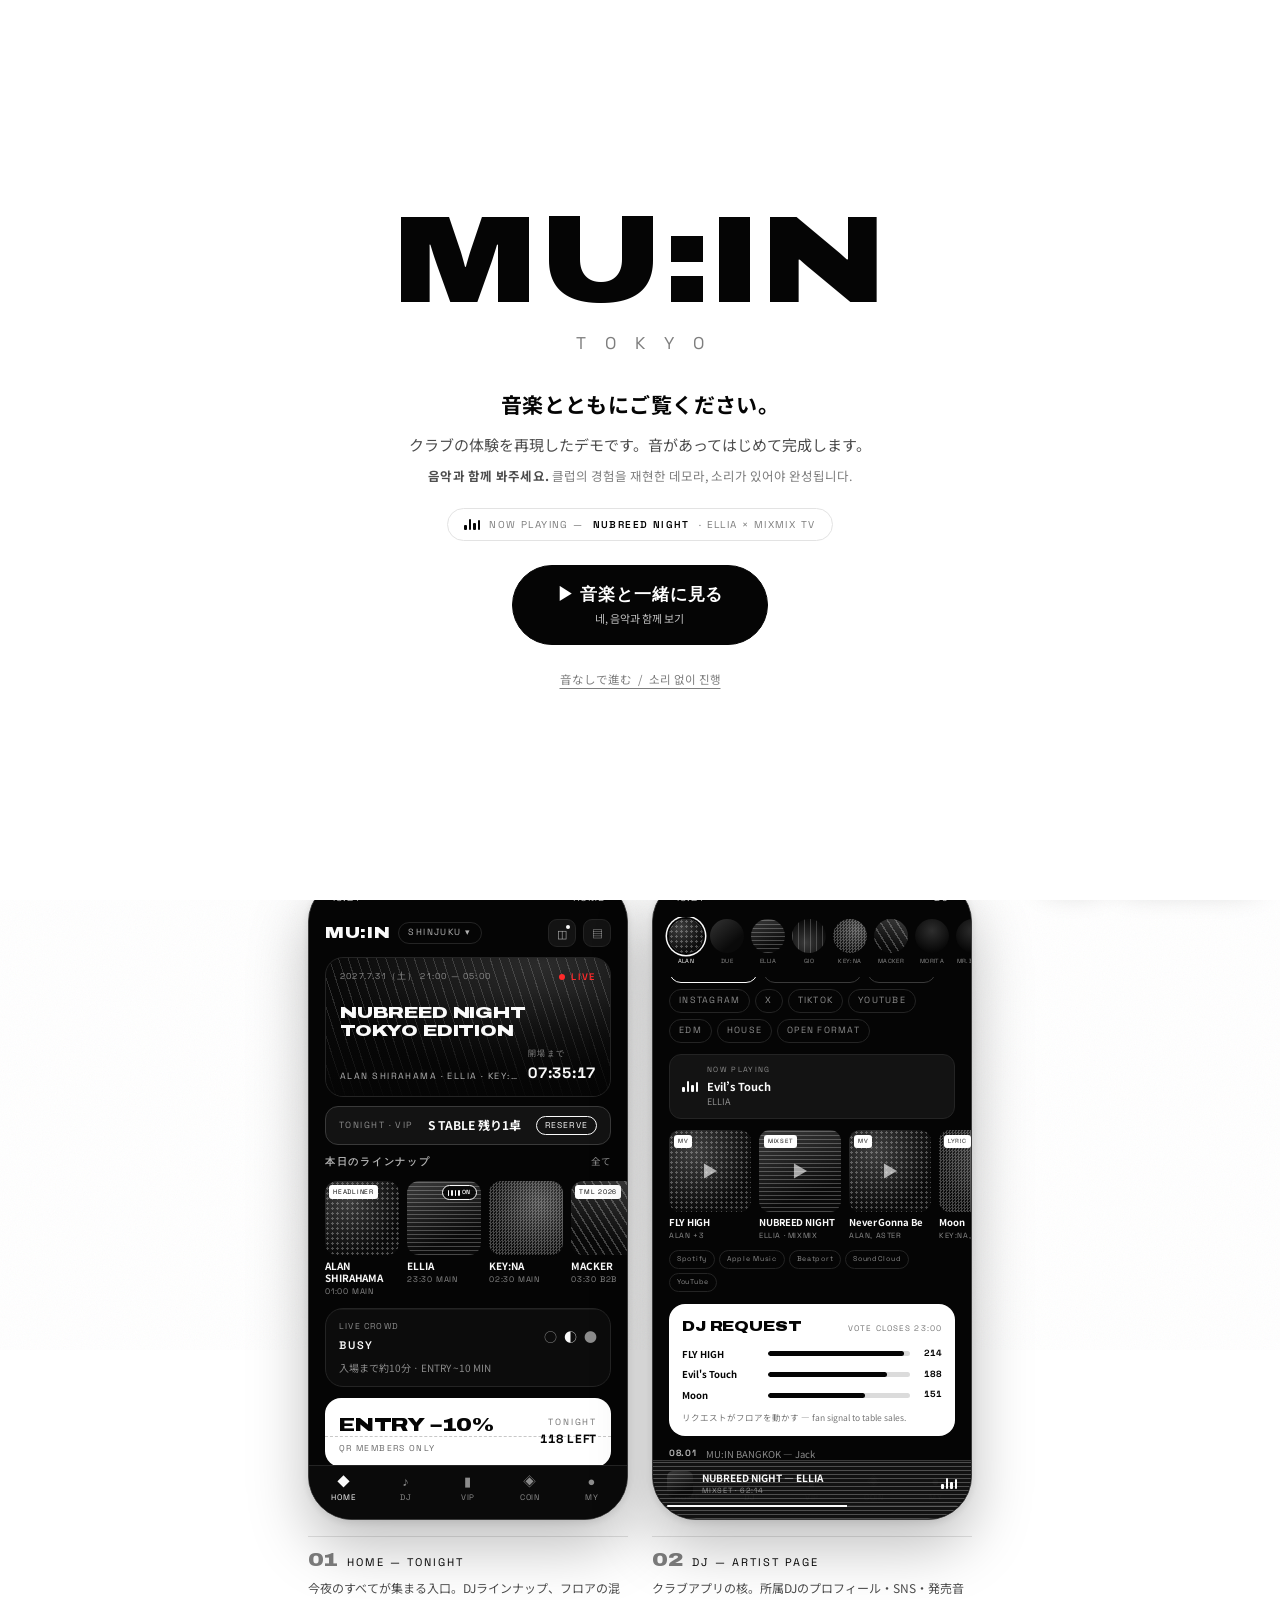
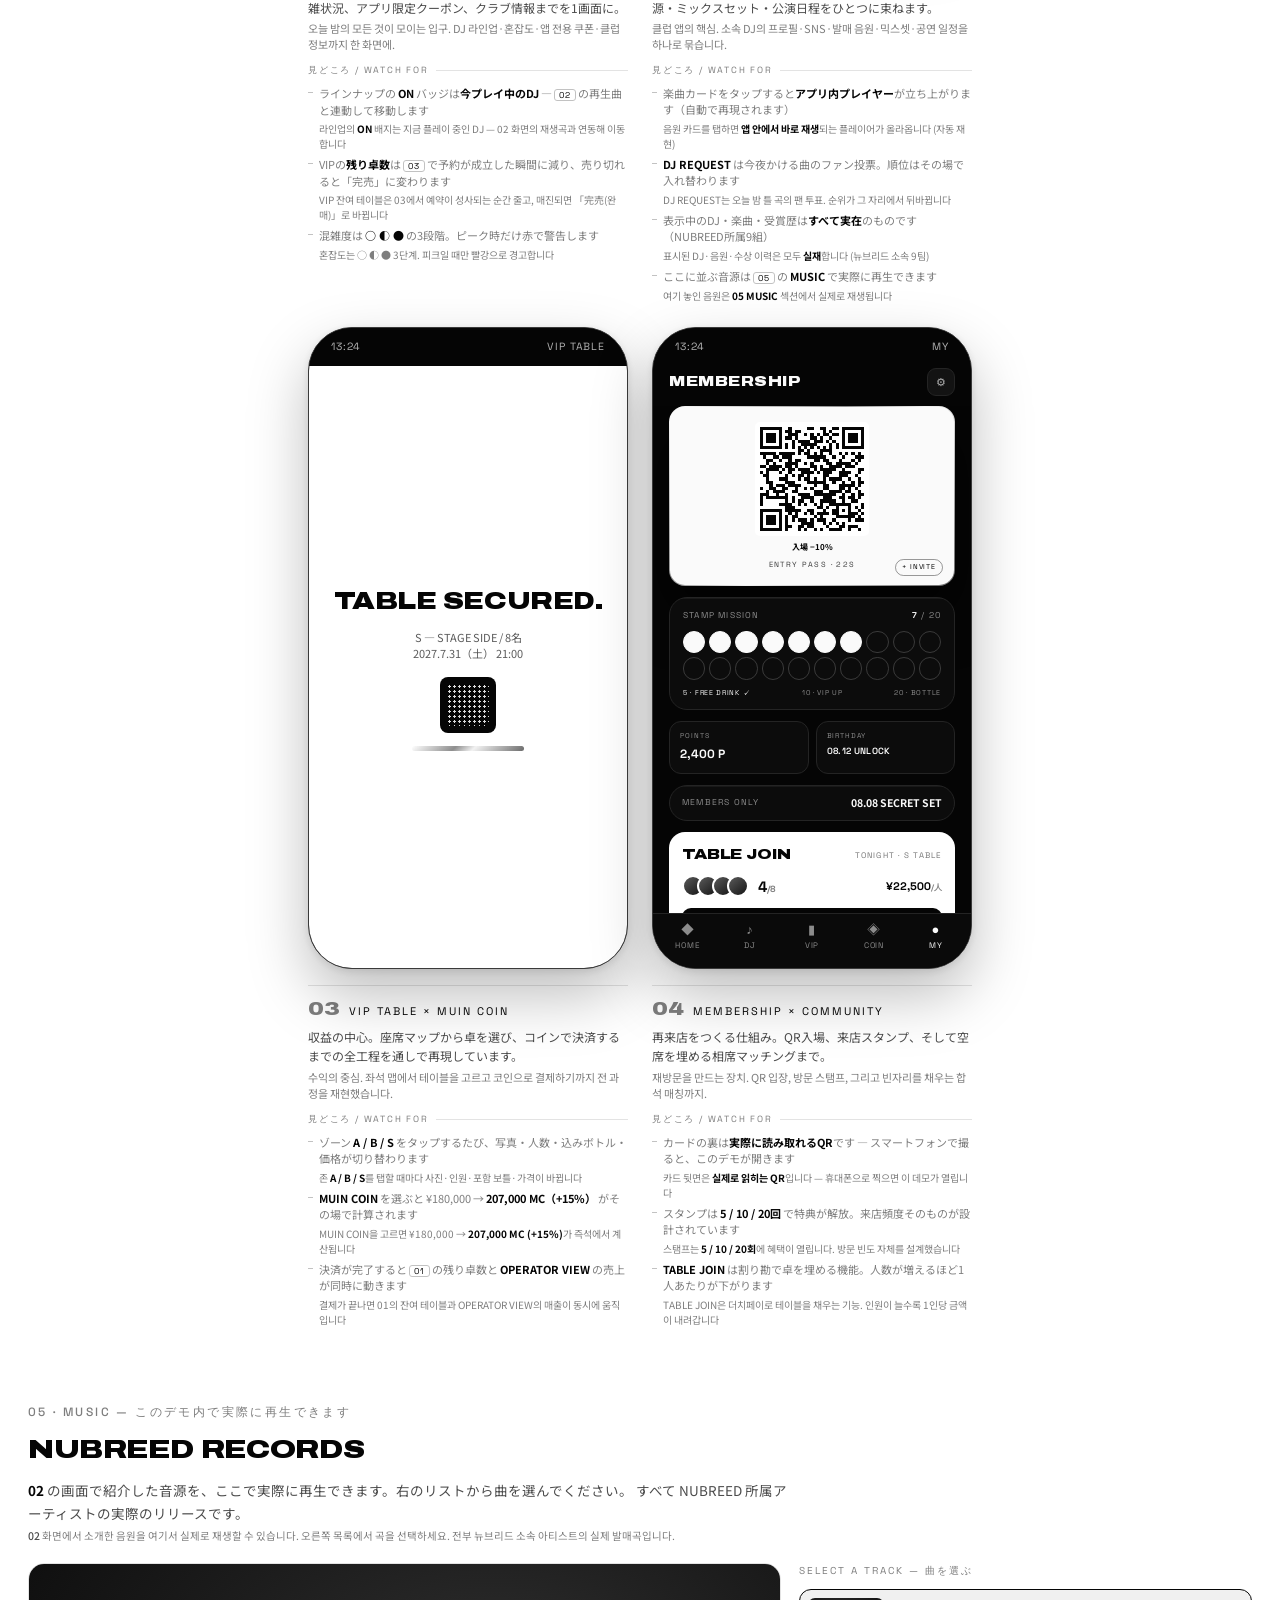
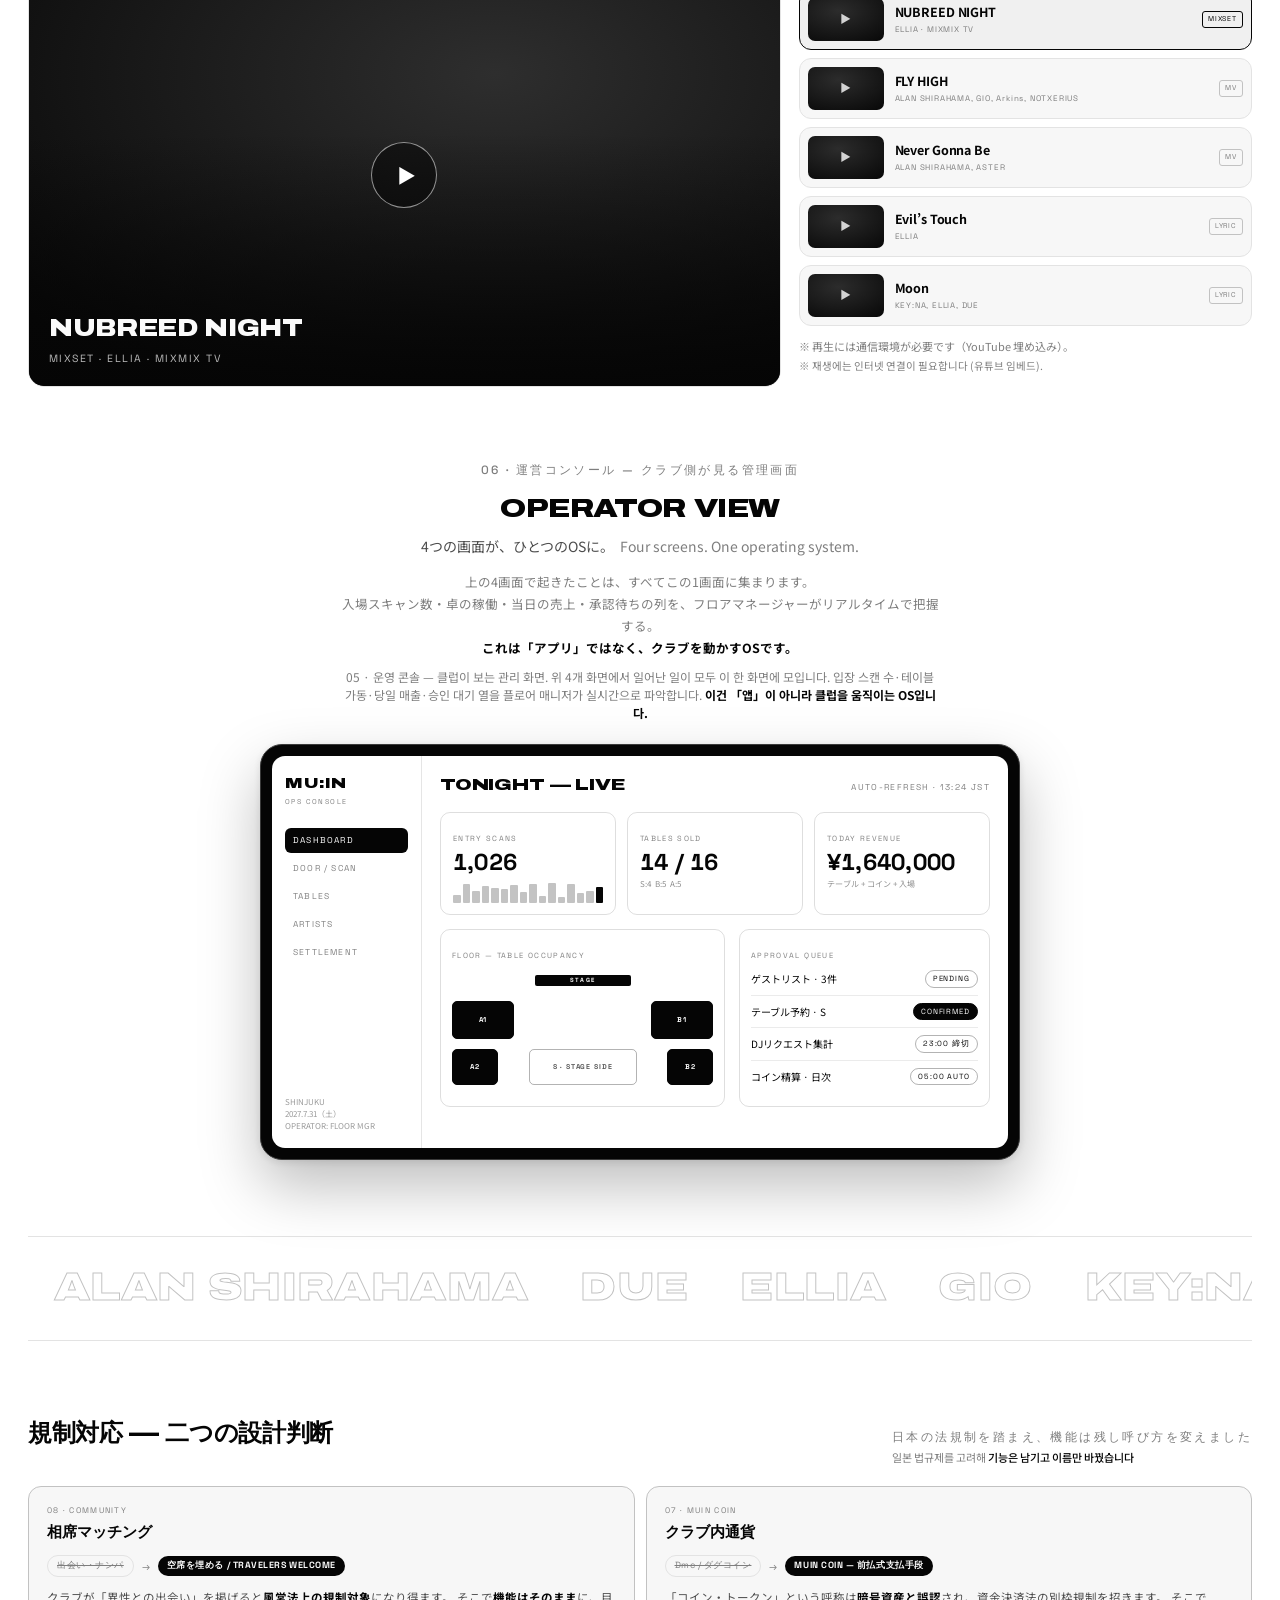
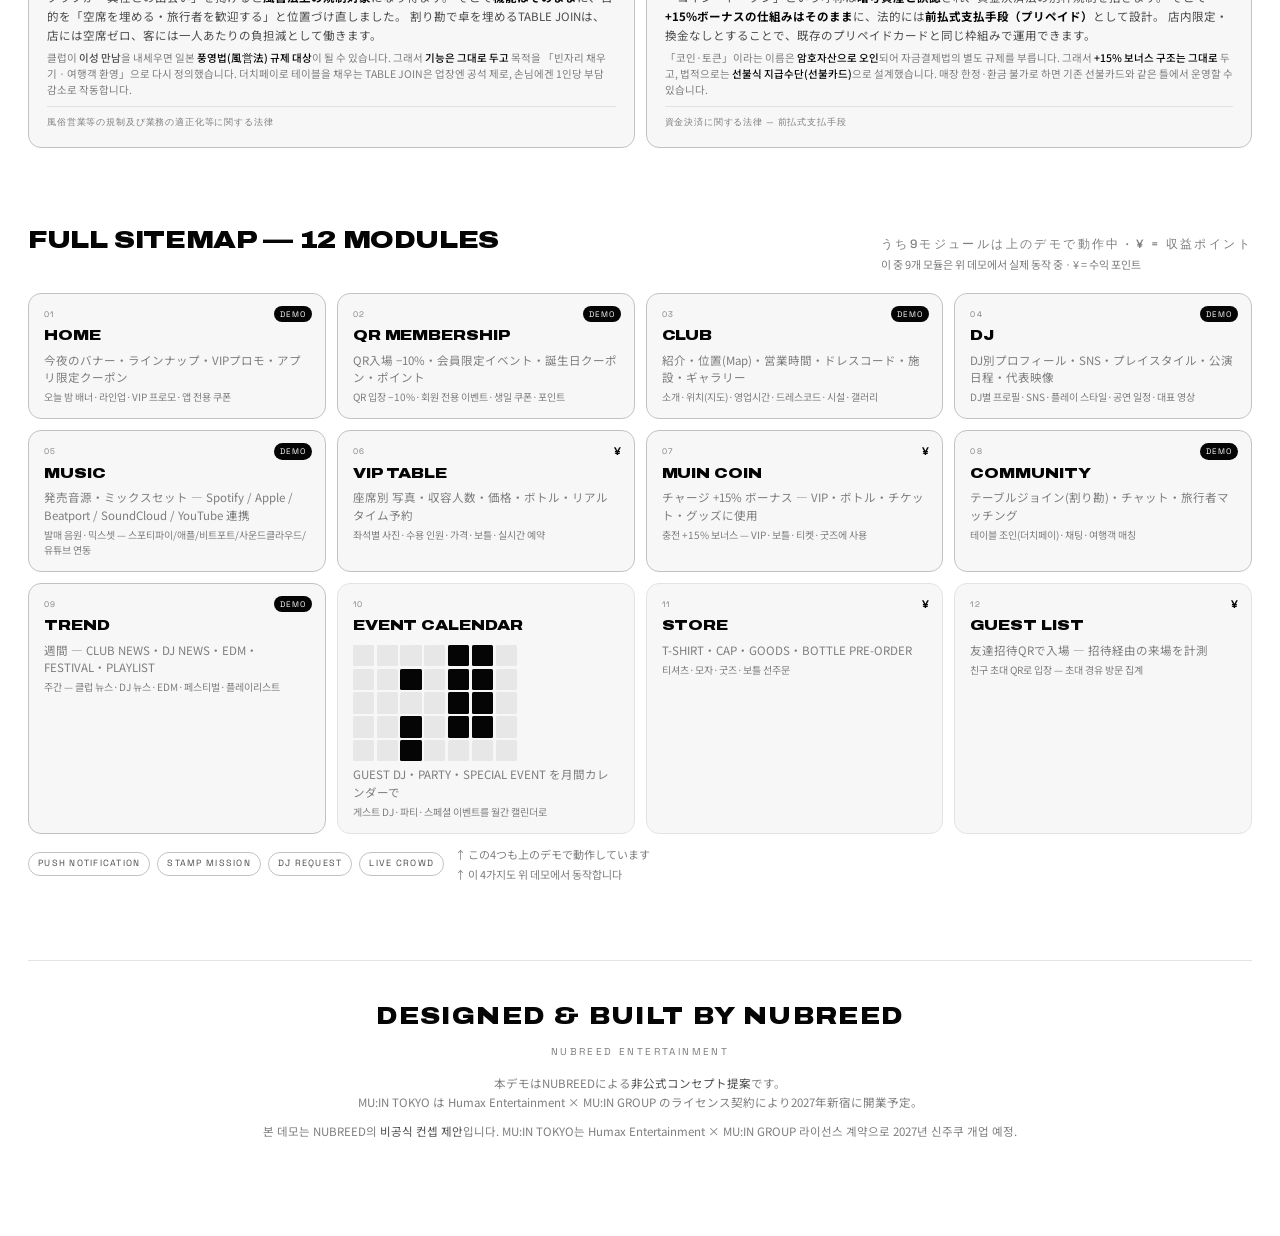
==== commit a44d8801: "연속재생: IFrame API가 플레이어를 직접 생성하도록 변경 (기존 iframe 부착 방식은 onReady 미발생)" ====
--- a/_t.html
+++ b/_t.html
@@ -2566,9 +2566,12 @@
       '<div class="scrim"></div><div class="pbtn">▶</div>' +
       '<div class="mi"><div class="t">' + tr.t + '</div><div class="a">' + tr.ty + ' · ' + tr.a + '</div></div>';
   }
-  /* 플레이어에 명령 보내기 (enablejsapi=1 이면 외부 라이브러리 없이 postMessage로 제어 가능).
-     플레이어가 준비되기 전 명령은 그냥 무시되므로, 초반에는 반복해서 보낸다. */
+  /* 플레이어에 명령 보내기 — IFrame API가 붙어 있으면 그 메서드를 쓰고,
+     아직 준비 전이면 postMessage로 내려보낸다(준비 전 명령은 무시되므로 초반엔 반복 호출된다). */
   function cmd(func, args){
+    if (ytPlayer && typeof ytPlayer[func] === 'function'){
+      try { ytPlayer[func].apply(ytPlayer, args || []); return; } catch(e){}
+    }
     var f = stage.querySelector('iframe'); if (!f || !f.contentWindow) return;
     try { f.contentWindow.postMessage(
       JSON.stringify({ event:'command', func:func, args:args || [] }), '*'); } catch(e){}
@@ -2606,37 +2609,57 @@
     var tr = TRACKS[i];
     muted = !!mute;
     var wantSound = !muted;
-    var urlMute = (opts.fade && wantSound) ? 1 : (muted ? 1 : 0);
+    var startMuted = (opts.fade && wantSound) ? 1 : (muted ? 1 : 0);
+
+    /* 이전 플레이어를 먼저 정리한 뒤 무대를 비운다 */
+    if (ytPlayer && ytPlayer.destroy){ try { ytPlayer.destroy(); } catch(e){} }
+    ytPlayer = null;
+
     stage.innerHTML =
-      '<iframe id="ytframe" src="https://www.youtube-nocookie.com/embed/' + tr.id +
-      '?autoplay=1&mute=' + urlMute + (opts.start ? '&start=' + opts.start : '') +
-      '&rel=0&modestbranding=1&playsinline=1&enablejsapi=1" title="' + tr.t +
-      '" allow="accelerometer; autoplay; clipboard-write; encrypted-media; gyroscope; picture-in-picture" allowfullscreen></iframe>' +
+      '<div id="ytmount"></div>' +
       (opts.fade ? '<div class="fadeveil" id="fadeveil"></div>' : '') +
       (muted ? '<button type="button" class="soundon" id="soundon">♪ 音を出す / 소리 켜기</button>' : '');
     playing = true;
     var b = $('soundon');
     if (b) b.addEventListener('click', function(e){ e.stopPropagation(); play(cur, false); });
+
+    mountPlayer(tr, startMuted, opts.start || 0);
     if (opts.fade) fadeIn(opts.fade, wantSound);
-    listenForEnd();          /* 이 곡이 끝나면 다음 곡으로 넘어가도록 등록 */
   }
 
   /* ── 연속 재생 ──────────────────────────────────────────────
      곡이 끝나면 다음 곡으로, 마지막 곡이면 첫 곡으로 돌아가 계속 돈다.
 
-     생 postMessage로 'listening'을 보내는 방식은 두 번째부터 alreadyInitialized만
-     돌아오고 상태 이벤트가 끊겨서 쓸 수 없었다(실측). 공식 IFrame API를 얹어
-     onStateChange = ENDED 를 받는다. API 로딩이 실패해도 재생 자체는 그대로 동작한다. */
-  var ytPlayer = null;
-  function listenForEnd(){
-    if (!window.YT || !window.YT.Player) return;   /* 아직 준비 전이면 onReady에서 다시 건다 */
-    if (ytPlayer && ytPlayer.destroy){ try { ytPlayer.destroy(); } catch(e){} ytPlayer = null; }
-    var el = stage.querySelector('#ytframe');
-    if (!el) return;
+     iframe을 직접 써서 postMessage로 'listening'을 보내는 방식은 두 번째부터
+     alreadyInitialized만 돌아오고 상태 이벤트가 끊겼다. 이미 떠 있는 iframe에
+     YT.Player를 붙이는 방식도 onReady가 오지 않았다(둘 다 실측 확인).
+     그래서 플레이어 자체를 IFrame API가 만들게 한다 — 이래야 ENDED가 확실히 온다.
+     API 로드가 실패하면 재생이 되지 않으므로, 그 경우 표지(파사드)로 되돌린다. */
+  var ytPlayer = null, pendingMount = null;
+
+  function mountPlayer(tr, startMuted, startAt){
+    if (!window.YT || !window.YT.Player){ pendingMount = { tr:tr, m:startMuted, s:startAt }; return; }
+    pendingMount = null;
+    var mount = $('ytmount');
+    if (!mount) return;
     try {
-      ytPlayer = new YT.Player(el, { events: { onStateChange: function(e){
-        if (e && e.data === YT.PlayerState.ENDED && playing) next();
-      } } });
+      ytPlayer = new YT.Player(mount, {
+        host: 'https://www.youtube-nocookie.com',
+        videoId: tr.id,
+        playerVars: {
+          autoplay:1, mute:startMuted, start:startAt,
+          rel:0, modestbranding:1, playsinline:1, origin:location.origin
+        },
+        events: {
+          onReady: function(e){
+            if (startMuted){ try { e.target.mute(); } catch(err){} }
+            try { e.target.playVideo(); } catch(err){}
+          },
+          onStateChange: function(e){
+            if (e.data === YT.PlayerState.ENDED && playing) next();
+          }
+        }
+      });
     } catch(e){}
   }
 
@@ -2647,8 +2670,10 @@
     mark(cur);
   }
 
-  /* IFrame API 로드 — 준비되면 이미 떠 있는 플레이어에도 이벤트를 건다 */
-  window.onYouTubeIframeAPIReady = function(){ if (playing) listenForEnd(); };
+  /* IFrame API 로드 — 준비되기 전에 재생 요청이 있었다면 그때 이어서 띄운다 */
+  window.onYouTubeIframeAPIReady = function(){
+    if (pendingMount) mountPlayer(pendingMount.tr, pendingMount.m, pendingMount.s);
+  };
   (function(){
     if (document.querySelector('script[src*="iframe_api"]')) return;
     var s = document.createElement('script');
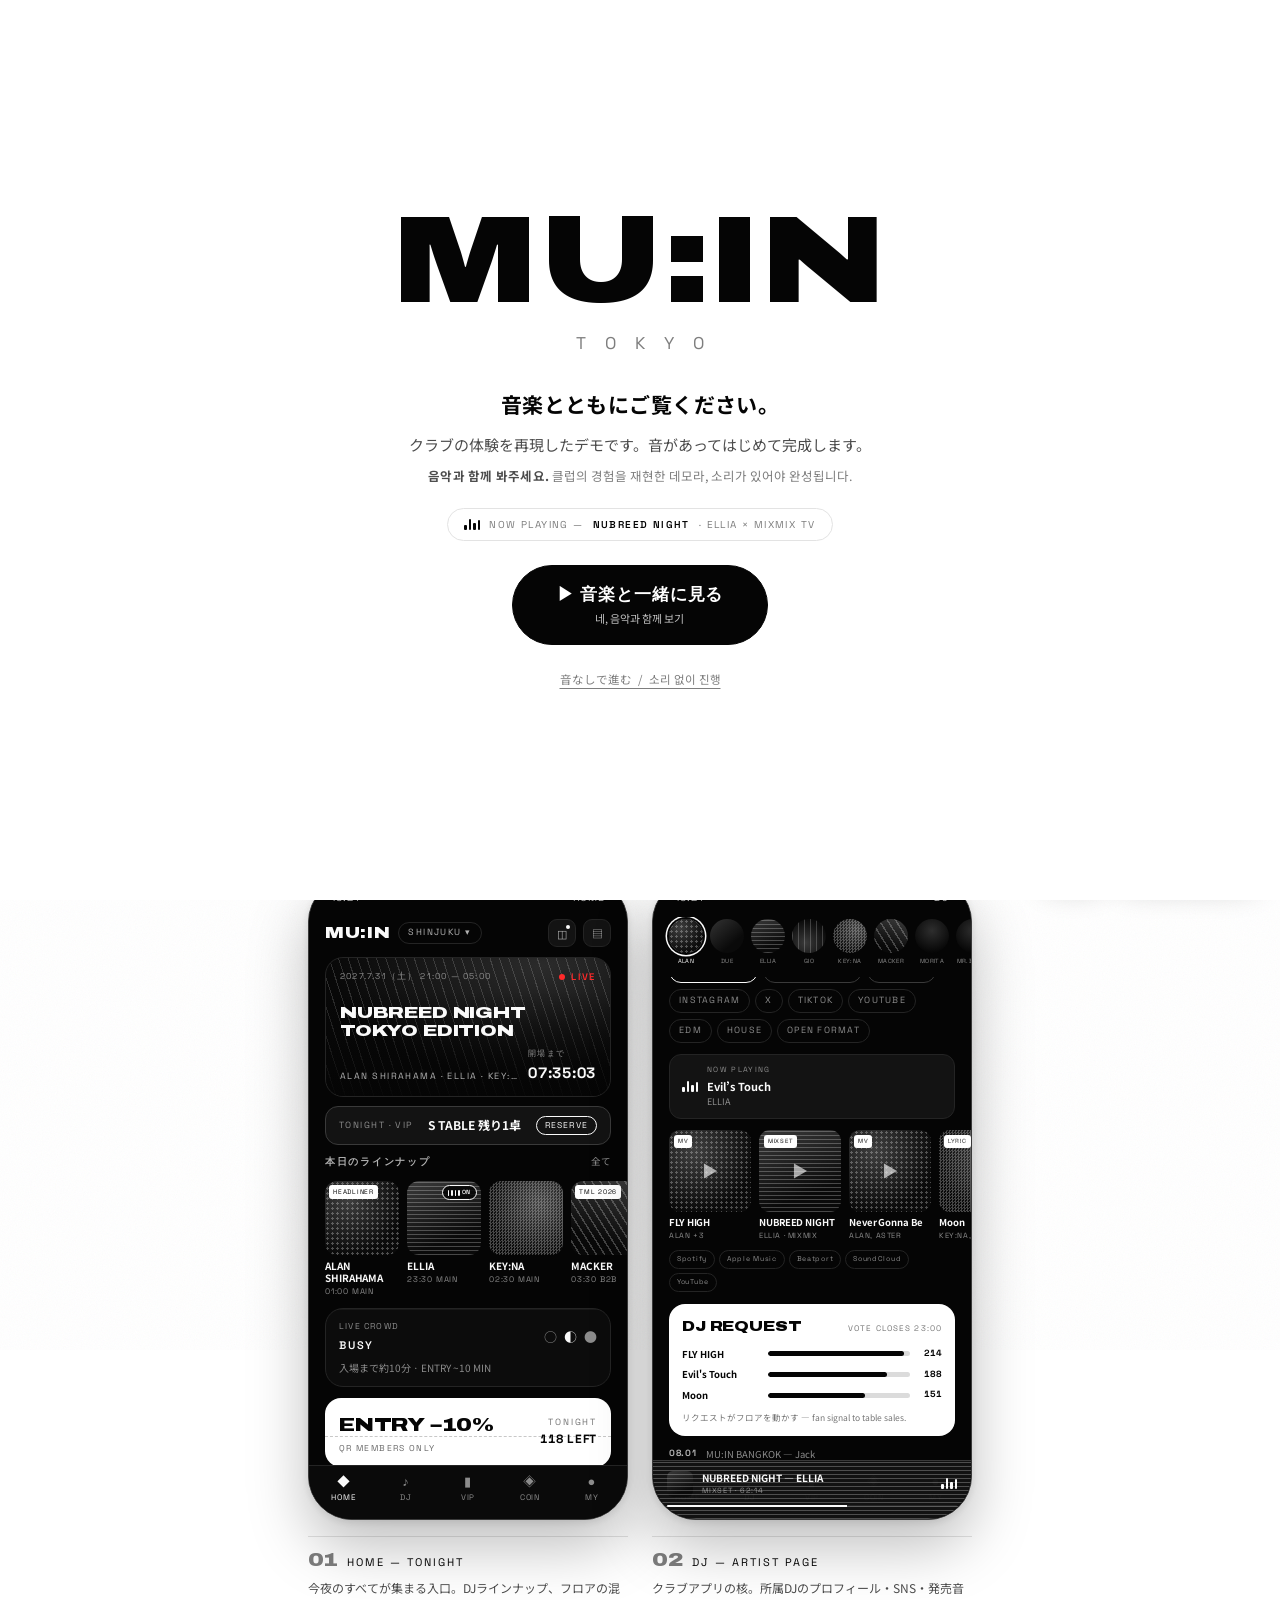
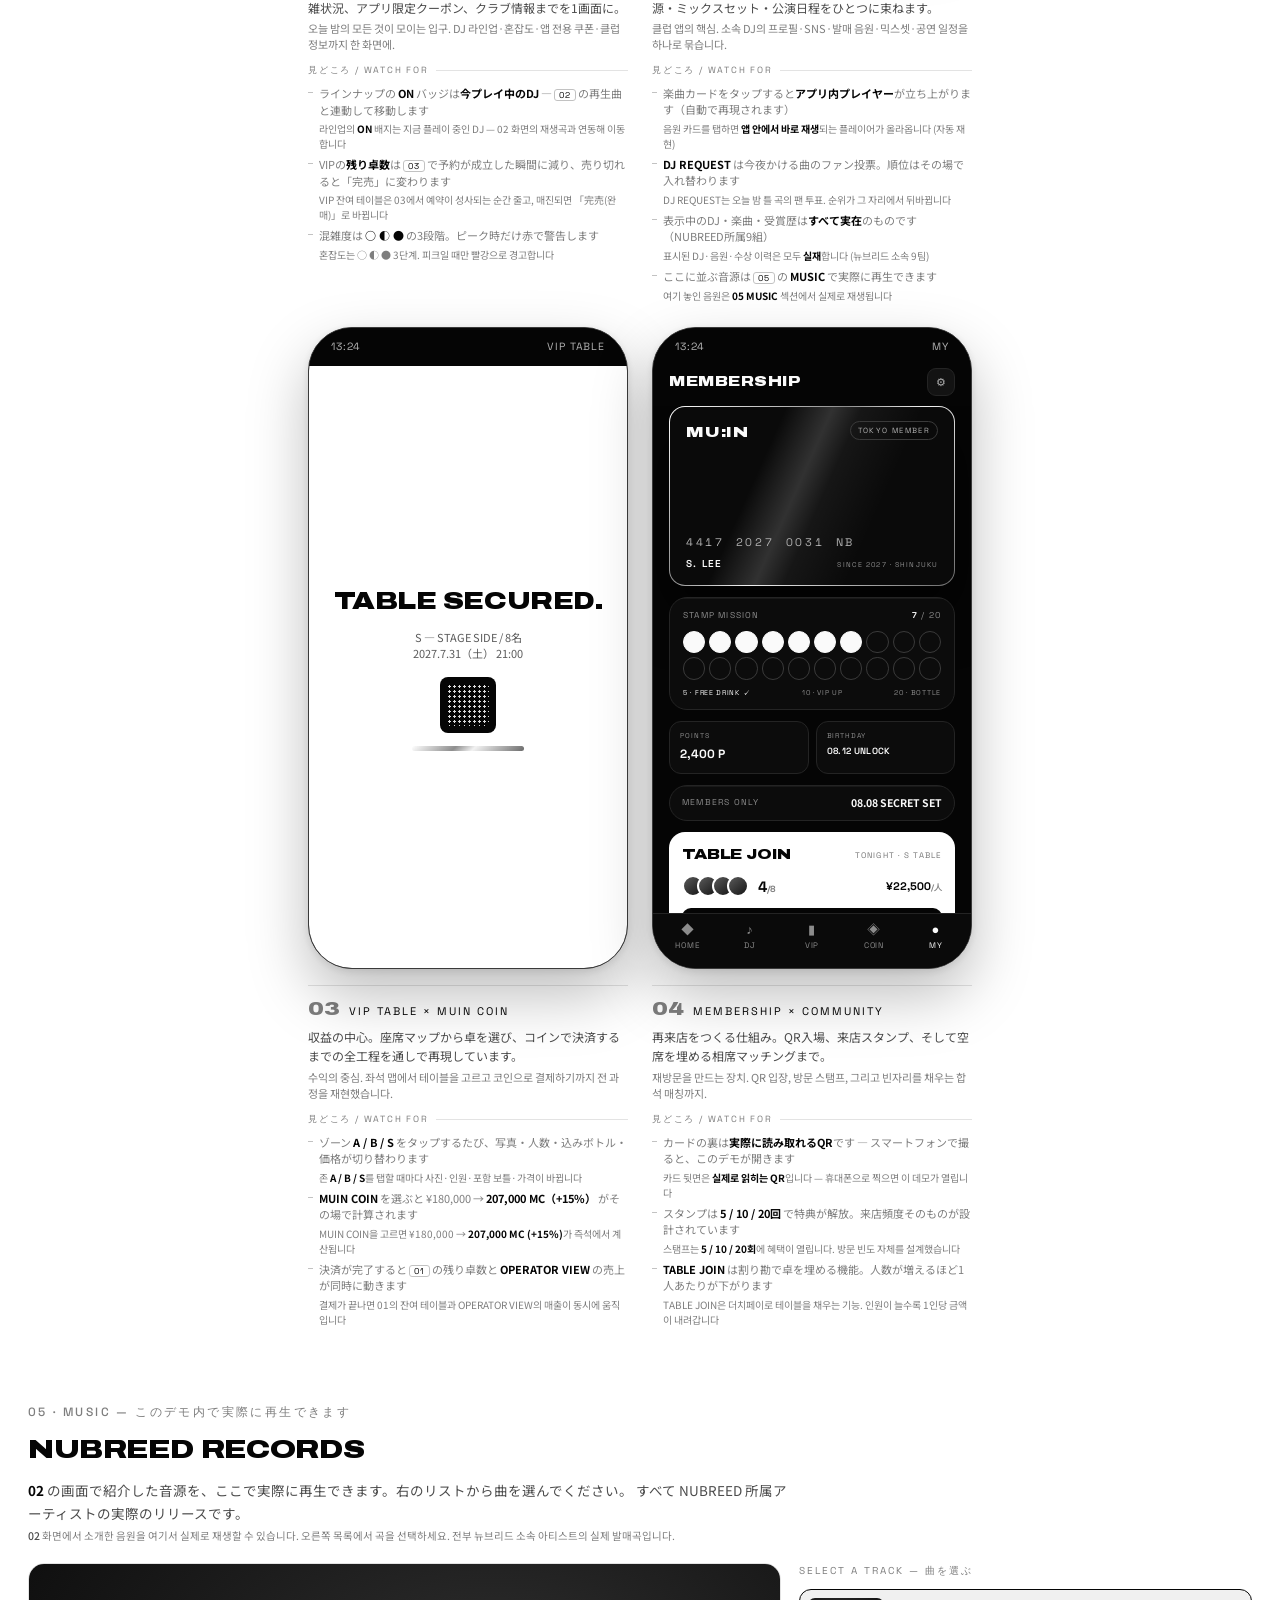
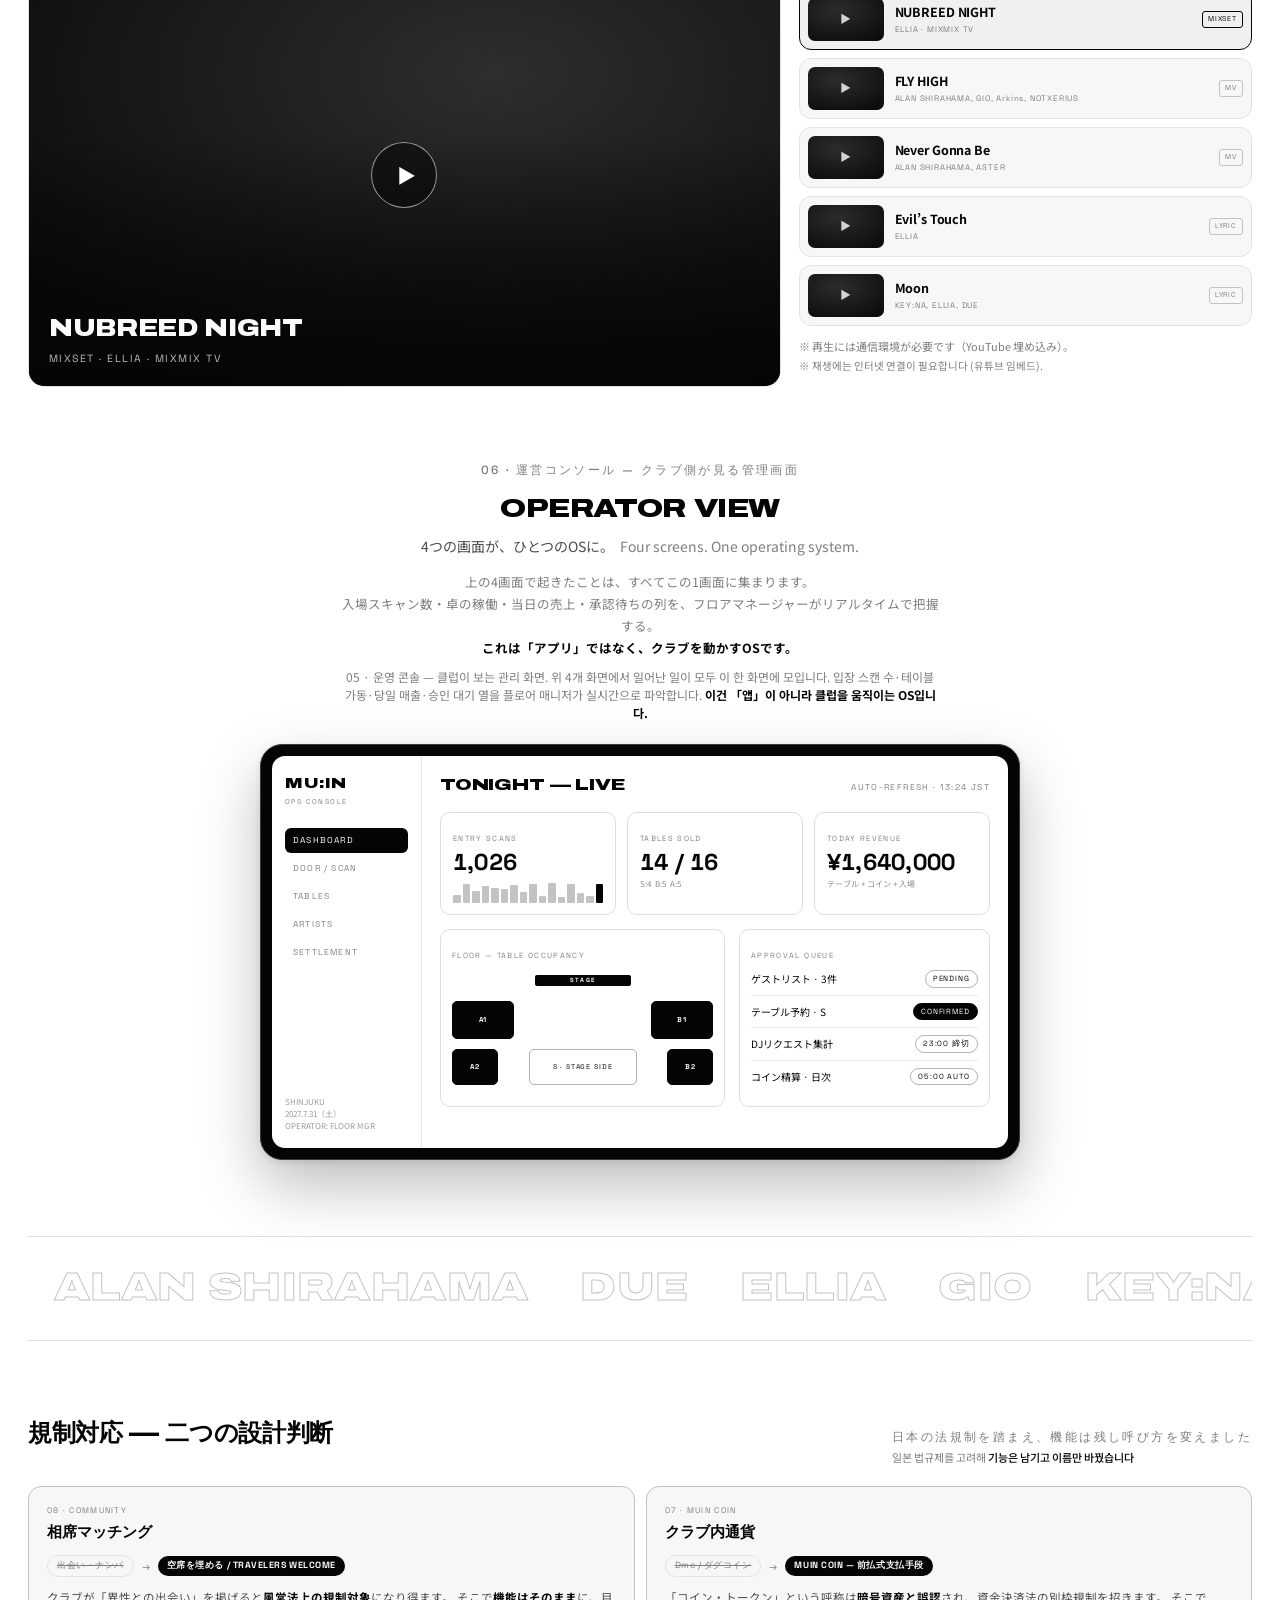
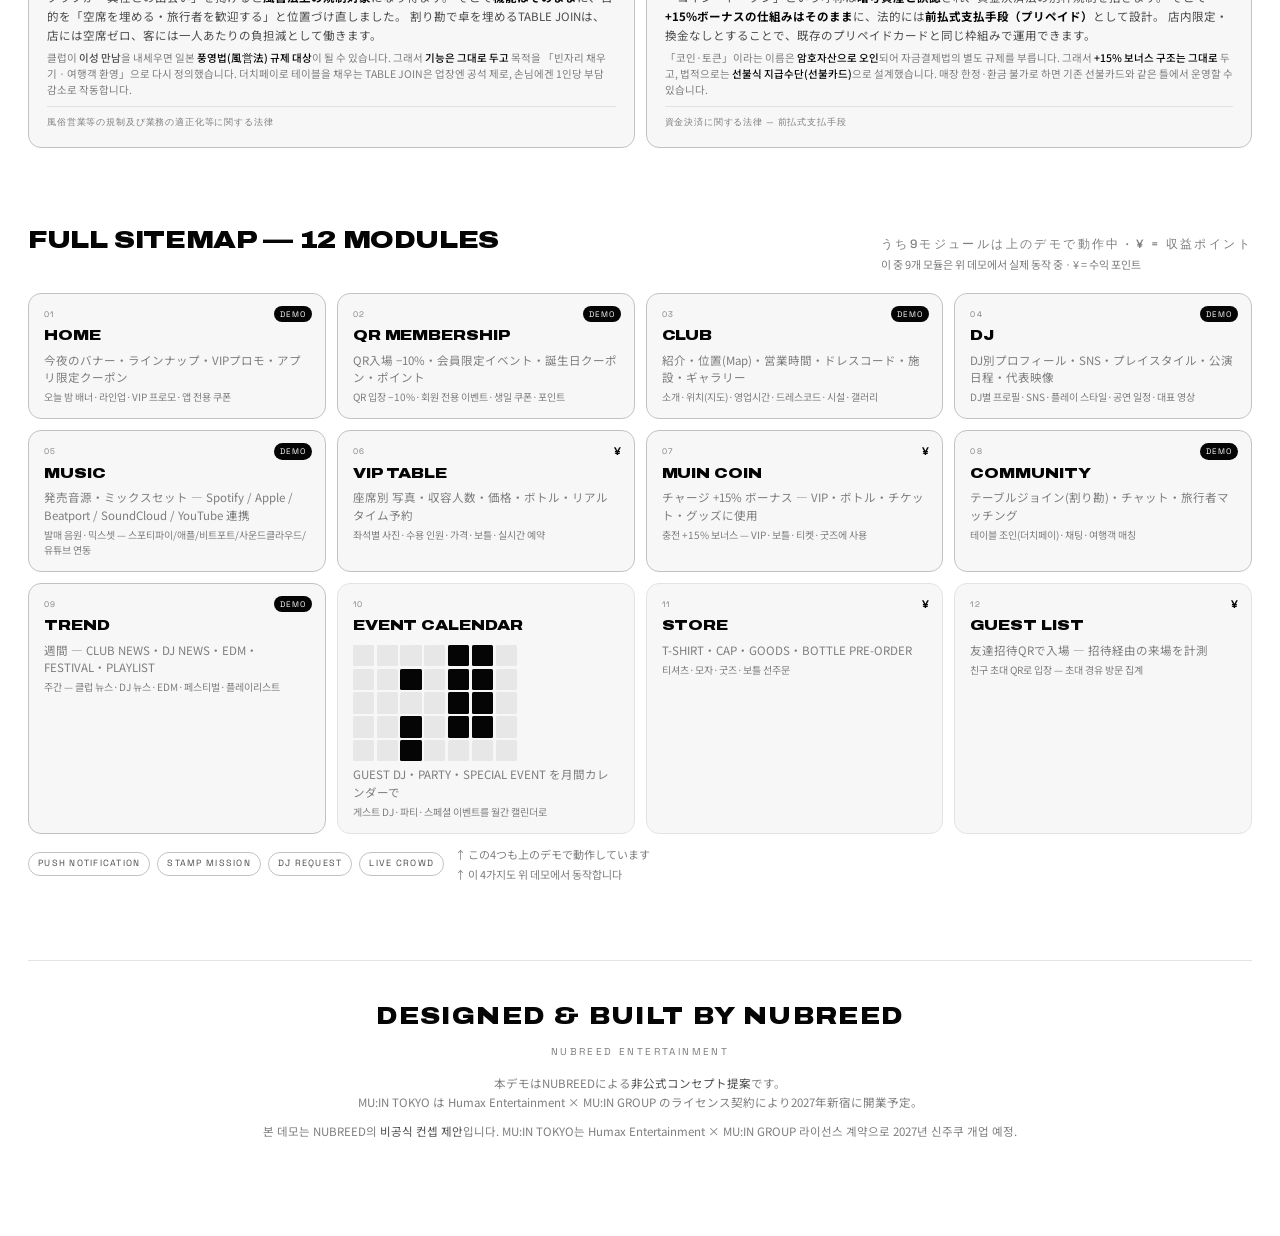
==== commit f45105cb: "임시: 페이드아웃 전환 검증본 (end:1) — 확인 후 삭제" ====
--- a/_t.html
+++ b/_t.html
@@ -610,6 +610,10 @@
 .mstage .fadeveil{position:absolute;inset:0;z-index:4;background:#050505;pointer-events:none;
   opacity:1;transition:opacity 3s linear}
 .mstage .fadeveil.go{opacity:0}
+/* 페이드 아웃 — 긴 곡을 데모용으로 끊을 때. 검정으로 덮으며 소리도 같이 내린다 */
+.mstage .fadeout{position:absolute;inset:0;z-index:5;background:#050505;pointer-events:none;
+  opacity:0;transition:opacity 3.5s linear}
+.mstage .fadeout.on{opacity:1}
 /* 유튜브 하단 컨트롤바·우상단 아이콘을 피해 좌상단에 둔다 */
 .soundon{position:absolute;left:13px;top:13px;z-index:6;font-family:var(--label);font-size:10.5px;
   letter-spacing:.12em;font-weight:600;padding:10px 15px;border-radius:999px;
@@ -2539,12 +2543,15 @@
 
 /* 진입 재생 연출 — 1번 곡의 인트로가 길어서 앞부분을 건너뛴다.
    40초에서 시작해 3초(40~43초) 동안 화면과 소리를 함께 페이드 인 → 47초 클라이맥스가 제대로 터진다. */
-var INTRO_START = 2525;   /* 시작 초 */
+var INTRO_START = 40;   /* 시작 초 */
 var INTRO_FADE  = 3000; /* 페이드 인 시간(ms) */
 
-/* 첫 곡이 진입 시 자동 재생된다 — 순서를 바꾸면 자동 재생 곡도 바뀐다 */
+/* 첫 곡이 진입 시 자동 재생된다 — 순서를 바꾸면 자동 재생 곡도 바뀐다.
+   end : 이 지점(초)에서 페이드 아웃하고 다음 곡으로 넘긴다. 없으면 끝까지 재생.
+         1번은 42분짜리 믹스셋이라 데모에서는 2:48(168초)에서 끊는다. */
+var OUTRO_FADE = 3500;   /* 페이드 아웃 시간(ms) */
 var TRACKS = [
-  { id:'3ug0e84EwPA', t:'NUBREED NIGHT',  a:'ELLIA · MIXMIX TV',                      ty:'MIXSET' },
+  { id:'3ug0e84EwPA', t:'NUBREED NIGHT',  a:'ELLIA · MIXMIX TV',                      ty:'MIXSET', end:1 },
   { id:'XEwN3WWID-Y', t:'FLY HIGH',       a:'ALAN SHIRAHAMA, GIO, Arkins, NOTXERIUS', ty:'MV'     },
   { id:'l6FuM7a3wyY', t:'Never Gonna Be', a:'ALAN SHIRAHAMA, ASTER',                  ty:'MV'     },
   { id:'Xcpn_UqObBk', t:'Evil’s Touch',   a:'ELLIA',                                  ty:'LYRIC'  },
@@ -2611,7 +2618,8 @@
     var wantSound = !muted;
     var startMuted = (opts.fade && wantSound) ? 1 : (muted ? 1 : 0);
 
-    /* 이전 플레이어를 먼저 정리한 뒤 무대를 비운다 */
+    /* 이전 플레이어와 예약된 페이드 아웃을 먼저 정리한 뒤 무대를 비운다 */
+    clearInterval(outroTimer); outroTimer = null;
     if (ytPlayer && ytPlayer.destroy){ try { ytPlayer.destroy(); } catch(e){} }
     ytPlayer = null;
 
@@ -2635,7 +2643,39 @@
      YT.Player를 붙이는 방식도 onReady가 오지 않았다(둘 다 실측 확인).
      그래서 플레이어 자체를 IFrame API가 만들게 한다 — 이래야 ENDED가 확실히 온다.
      API 로드가 실패하면 재생이 되지 않으므로, 그 경우 표지(파사드)로 되돌린다. */
-  var ytPlayer = null, pendingMount = null;
+  var ytPlayer = null, pendingMount = null, outroTimer = null;
+
+  /* 지금 곡에 end(조기 종료 지점)가 있으면 그 지점을 감시하다 페이드 아웃으로 넘긴다.
+     end가 없는 곡은 끝까지 재생되고 ENDED 이벤트로 넘어간다. */
+  function scheduleOutro(){
+    clearInterval(outroTimer); outroTimer = null;
+    var end = TRACKS[cur] && TRACKS[cur].end;
+    if (!end) return;
+    outroTimer = setInterval(function(){
+      if (!playing || !ytPlayer || !ytPlayer.getCurrentTime) return;
+      var t;
+      try { t = ytPlayer.getCurrentTime(); } catch(e){ return; }
+      if (t >= end){ clearInterval(outroTimer); outroTimer = null; fadeOutThenNext(); }
+    }, 250);
+  }
+
+  /* 화면은 검정으로, 소리는 0으로 함께 내린 뒤 다음 곡으로 */
+  function fadeOutThenNext(){
+    var veil = document.createElement('div');
+    veil.className = 'fadeout';
+    veil.style.transitionDuration = (OUTRO_FADE / 1000) + 's';
+    stage.appendChild(veil);
+    setTimeout(function(){ veil.classList.add('on'); }, 30);
+
+    var t0 = Date.now();
+    var iv = setInterval(function(){
+      var p = Math.min(1, (Date.now() - t0) / OUTRO_FADE);
+      cmd('setVolume', [Math.round((1 - p) * 100)]);
+      if (p >= 1) clearInterval(iv);
+    }, 100);
+
+    setTimeout(function(){ clearInterval(iv); next(); }, OUTRO_FADE);
+  }
 
   function mountPlayer(tr, startMuted, startAt){
     if (!window.YT || !window.YT.Player){ pendingMount = { tr:tr, m:startMuted, s:startAt }; return; }
@@ -2653,7 +2693,9 @@
         events: {
           onReady: function(e){
             if (startMuted){ try { e.target.mute(); } catch(err){} }
+            else { try { e.target.setVolume(100); } catch(err){} }  /* 앞 곡 페이드로 내려간 볼륨 복구 */
             try { e.target.playVideo(); } catch(err){}
+            scheduleOutro();                                        /* 조기 종료 지점이 있으면 감시 시작 */
           },
           onStateChange: function(e){
             if (e.data === YT.PlayerState.ENDED && playing) next();
